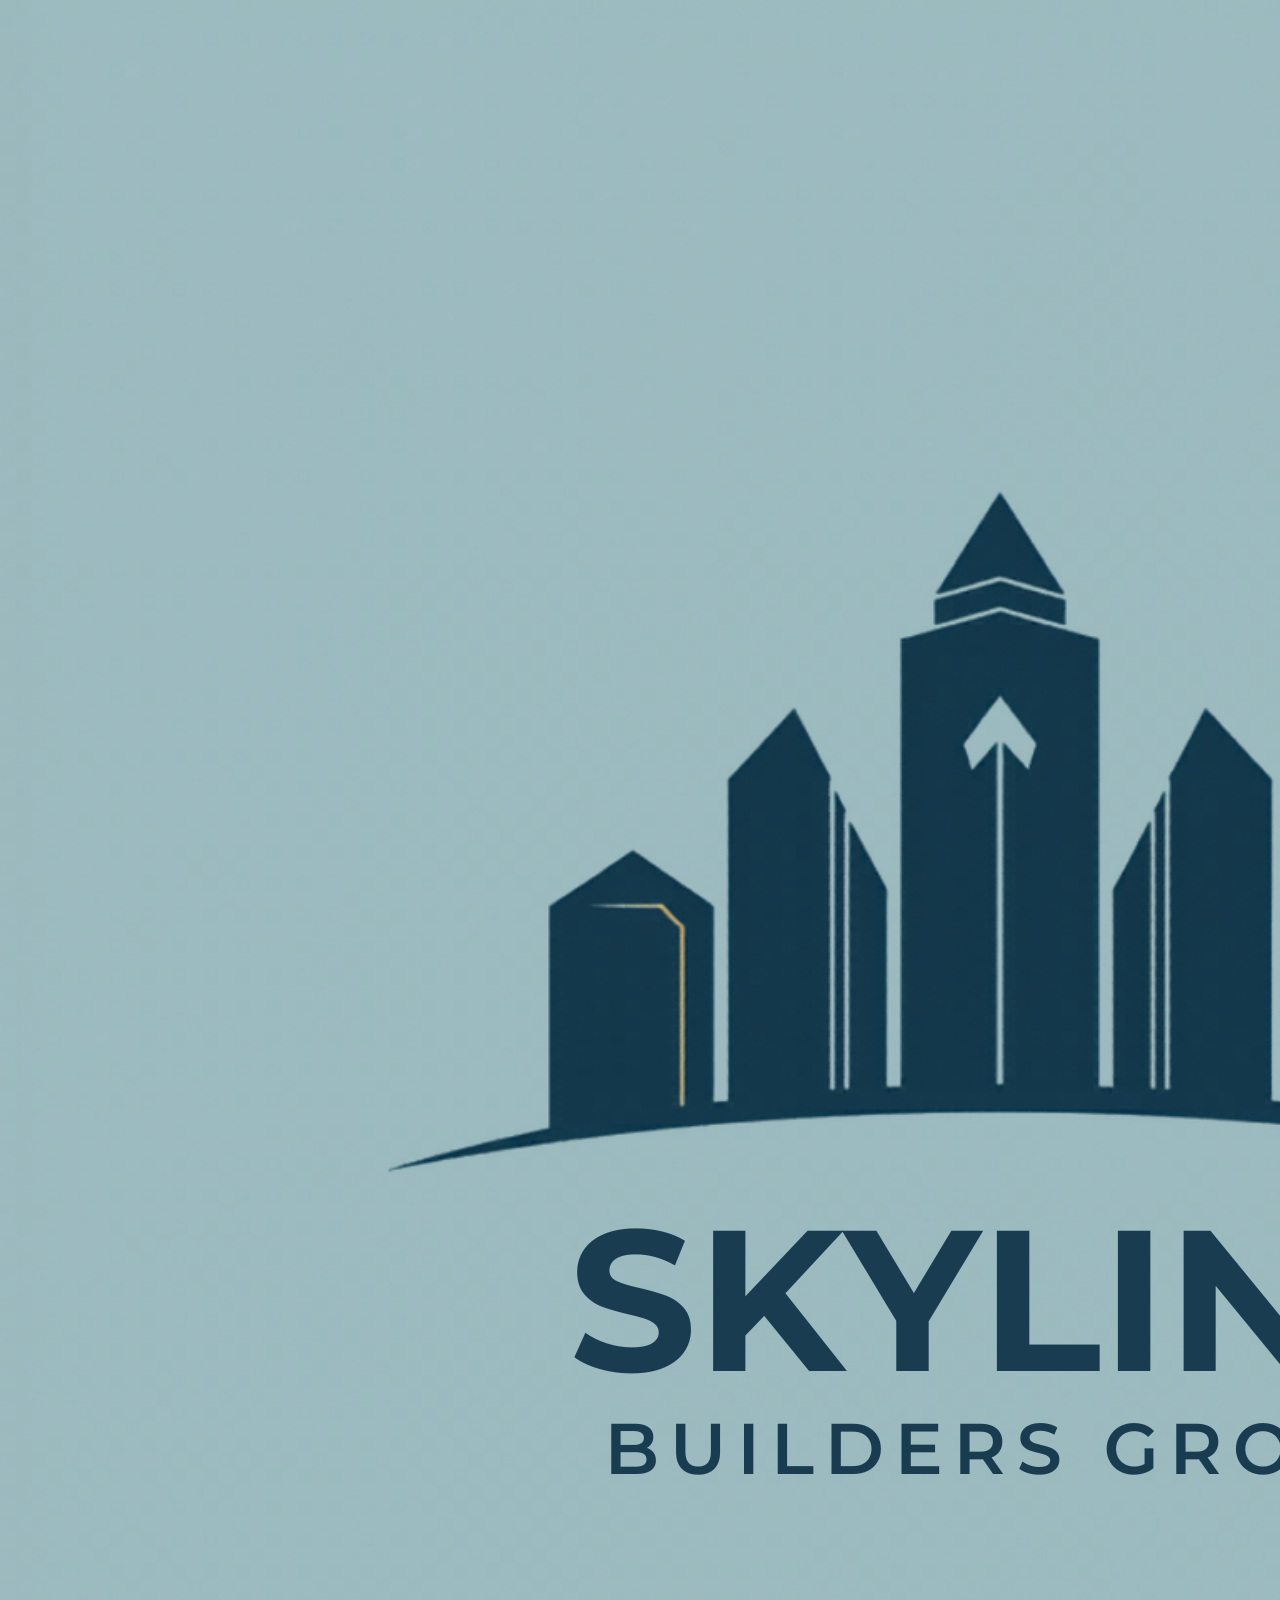
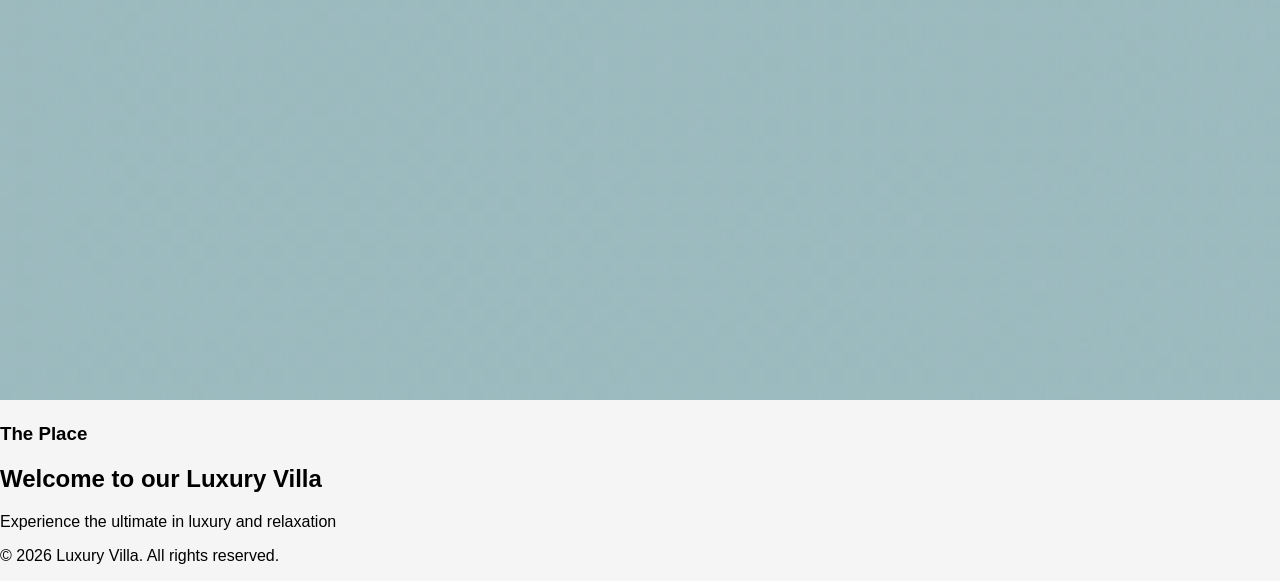
==== index.html @ c0023db5 "Basic file structure is created" ====
<!doctype html>
<html lang="en">
  <head>
    <meta charset="UTF-8" />
    <meta name="viewport" content="width=device-width, initial-scale=1.0" />
    <link rel="stylesheet" href="styles.css" />
    <title>Luxury Villa</title>
  </head>
  <body>
    <header>
      <nav id="nav">
        <div class="navBar">
          <a href="#" class="navBrand">
            <img src="./assets/images/logo2.png" alt="" class="logo" />
          </a>
          <div class="navCenter" id="navMenu">
            <h3 class="menuItem">The Place</h3>
            <h3 class="menuItem"></h3>
            <h3 class="menuItem"></h3>
          </div>
        </div>
      </nav>
    </header>
    <main>
      <section class="hero">
        <h1>Welcome to our Luxury Villa</h1>
        <p>Experience the ultimate in luxury and relaxation</p>
      </section>
    </main>
    <footer>
      <p>&copy; 2026 Luxury Villa. All rights reserved.</p>
    </footer>
  </body>
</html>
---- styles.css ----
html {
  scroll-behavior: smooth;
  scroll-padding-top: 88px;
}

body {
  font-family: "Lato", sans-serif;
  padding: 0;
  margin: 0;
  background-color: whitesmoke;
}
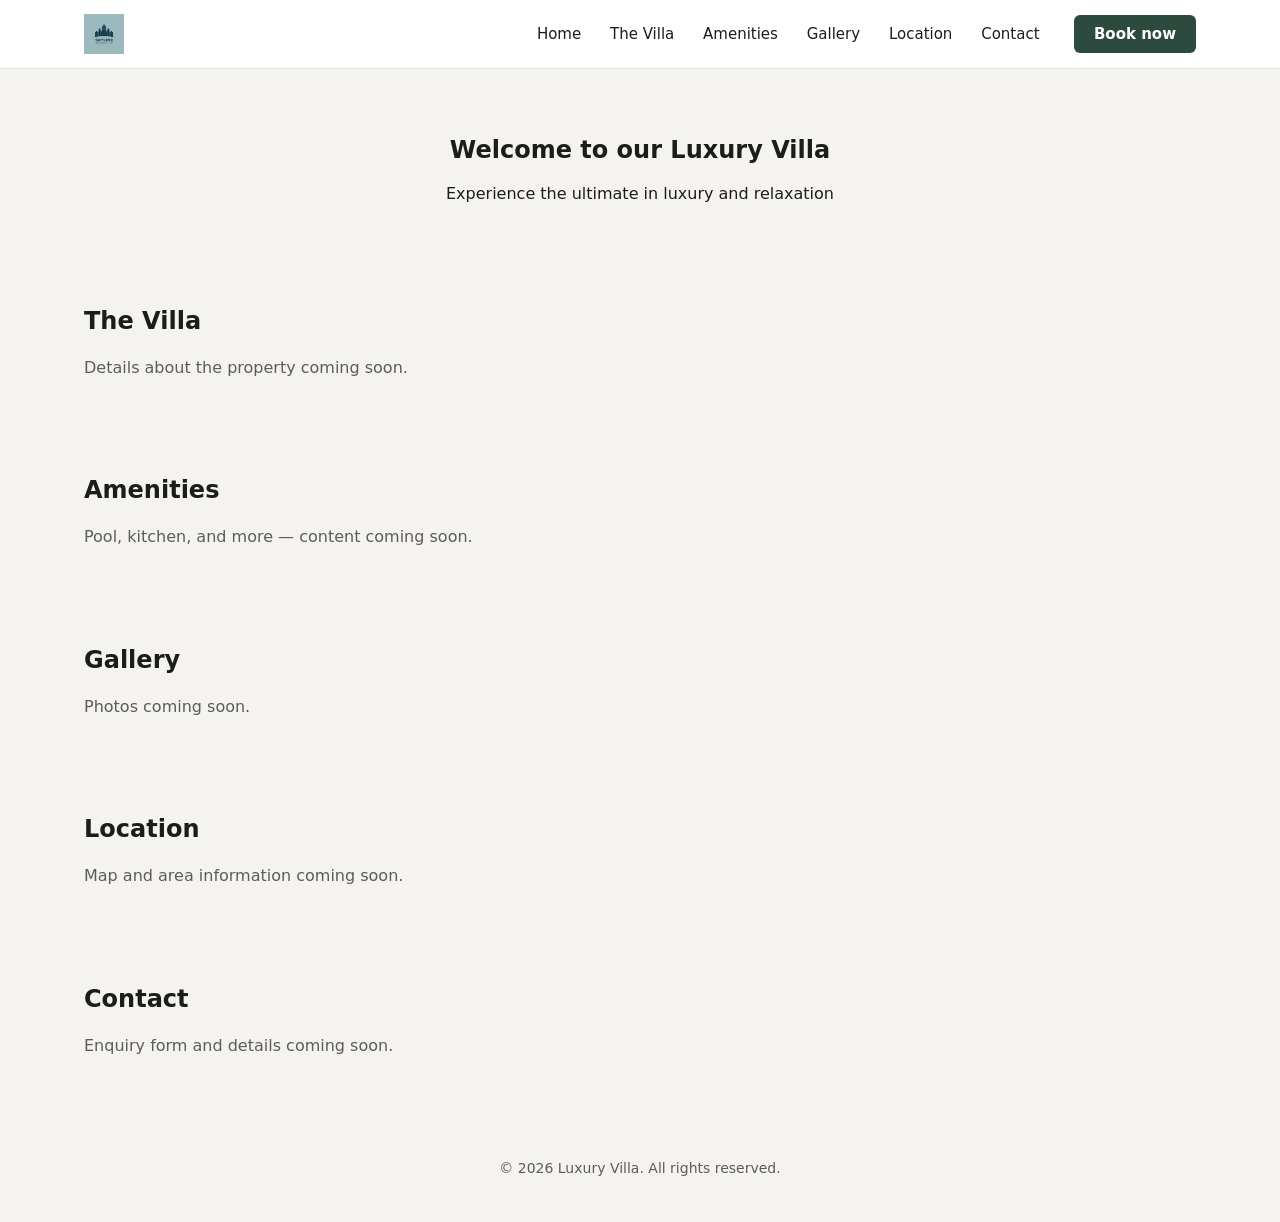
==== commit d0303d20: "Navbar is created and all the images of the villa are uploaded as well." ====
--- a/index.html
+++ b/index.html
@@ -7,28 +7,85 @@
     <title>Luxury Villa</title>
   </head>
   <body>
-    <header>
-      <nav id="nav">
-        <div class="navBar">
-          <a href="#" class="navBrand">
-            <img src="./assets/images/logo2.png" alt="" class="logo" />
+    <header class="site-header">
+      <nav class="nav" id="nav" aria-label="Main navigation">
+        <div class="nav__inner">
+          <a href="#hero" class="nav__brand">
+            <img
+              src="./assets/images/logo2.png"
+              alt="Luxury Villa"
+              class="nav__logo"
+              width="160"
+              height="48"
+            />
           </a>
-          <div class="navCenter" id="navMenu">
-            <h3 class="menuItem">The Place</h3>
-            <h3 class="menuItem"></h3>
-            <h3 class="menuItem"></h3>
+
+          <button
+            type="button"
+            class="nav__toggle"
+            id="nav-toggle"
+            aria-expanded="false"
+            aria-controls="nav-menu"
+            aria-label="Open menu"
+          >
+            <span class="nav__toggle-bar" aria-hidden="true"></span>
+            <span class="nav__toggle-bar" aria-hidden="true"></span>
+            <span class="nav__toggle-bar" aria-hidden="true"></span>
+          </button>
+
+          <div class="nav__panel" id="nav-menu">
+            <ul class="nav__links">
+              <li><a class="nav__link" href="#hero">Home</a></li>
+              <li><a class="nav__link" href="#the-villa">The Villa</a></li>
+              <li><a class="nav__link" href="#amenities">Amenities</a></li>
+              <li><a class="nav__link" href="#gallery">Gallery</a></li>
+              <li><a class="nav__link" href="#location">Location</a></li>
+              <li><a class="nav__link" href="#contact">Contact</a></li>
+            </ul>
+            <a class="nav__cta nav__cta--in-panel" href="#contact">Book now</a>
           </div>
+
+          <a class="nav__cta nav__cta--bar" href="#contact">Book now</a>
         </div>
       </nav>
     </header>
+
     <main>
-      <section class="hero">
+      <section id="hero" class="hero" tabindex="-1">
         <h1>Welcome to our Luxury Villa</h1>
         <p>Experience the ultimate in luxury and relaxation</p>
       </section>
+
+      <section id="the-villa" class="section" tabindex="-1">
+        <h2>The Villa</h2>
+        <p>Details about the property coming soon.</p>
+      </section>
+
+      <section id="amenities" class="section" tabindex="-1">
+        <h2>Amenities</h2>
+        <p>Pool, kitchen, and more — content coming soon.</p>
+      </section>
+
+      <section id="gallery" class="section" tabindex="-1">
+        <h2>Gallery</h2>
+        <p>Photos coming soon.</p>
+      </section>
+
+      <section id="location" class="section" tabindex="-1">
+        <h2>Location</h2>
+        <p>Map and area information coming soon.</p>
+      </section>
+
+      <section id="contact" class="section" tabindex="-1">
+        <h2>Contact</h2>
+        <p>Enquiry form and details coming soon.</p>
+      </section>
     </main>
+
     <footer>
       <p>&copy; 2026 Luxury Villa. All rights reserved.</p>
     </footer>
+
+    <script src="app.js" defer></script>
   </body>
 </html>
--- a/styles.css
+++ b/styles.css
@@ -1,11 +1,297 @@
+:root {
+  --color-bg: #f5f3ef;
+  --color-surface: #ffffff;
+  --color-text: #1c1c1c;
+  --color-text-muted: #5c5c5c;
+  --color-accent: #2c4a3e;
+  --color-accent-hover: #1f362c;
+  --nav-height: 4.25rem;
+  --font-sans: system-ui, "Segoe UI", Roboto, "Helvetica Neue", Arial, sans-serif;
+}
+
 html {
   scroll-behavior: smooth;
-  scroll-padding-top: 88px;
+  scroll-padding-top: calc(var(--nav-height) + 0.75rem);
+}
+
+*,
+*::before,
+*::after {
+  box-sizing: border-box;
 }
 
 body {
-  font-family: "Lato", sans-serif;
+  margin: 0;
   padding: 0;
+  font-family: var(--font-sans);
+  background-color: var(--color-bg);
+  color: var(--color-text);
+}
+
+body.nav-open {
+  overflow: hidden;
+}
+
+.site-header {
+  position: sticky;
+  top: 0;
+  z-index: 100;
+  background: var(--color-surface);
+  box-shadow: 0 1px 0 rgba(0, 0, 0, 0.06);
+}
+
+.nav__inner {
+  display: flex;
+  align-items: center;
+  justify-content: space-between;
+  gap: 1rem;
+  max-width: 72rem;
+  margin: 0 auto;
+  padding: 0.75rem 1.25rem;
+  min-height: var(--nav-height);
+}
+
+.nav__brand {
+  display: flex;
+  align-items: center;
+  flex-shrink: 0;
+  text-decoration: none;
+  color: inherit;
+}
+
+.nav__logo {
+  display: block;
+  height: 2.5rem;
+  width: auto;
+  max-width: 10rem;
+  object-fit: contain;
+}
+
+.nav__toggle {
+  display: flex;
+  flex-direction: column;
+  justify-content: center;
+  gap: 5px;
+  width: 2.75rem;
+  height: 2.75rem;
+  padding: 0;
+  border: none;
+  background: transparent;
+  cursor: pointer;
+  border-radius: 6px;
+  margin-left: auto;
+  z-index: 2;
+}
+
+.nav__toggle:hover {
+  background: rgba(0, 0, 0, 0.05);
+}
+
+.nav__toggle:focus-visible {
+  outline: 2px solid var(--color-accent);
+  outline-offset: 2px;
+}
+
+.nav__toggle-bar {
+  display: block;
+  height: 2px;
+  width: 1.35rem;
+  margin: 0 auto;
+  background: var(--color-text);
+  border-radius: 1px;
+  transition: transform 0.2s ease, opacity 0.2s ease;
+}
+
+.nav-open .nav__toggle-bar:nth-child(1) {
+  transform: translateY(7px) rotate(45deg);
+}
+
+.nav-open .nav__toggle-bar:nth-child(2) {
+  opacity: 0;
+}
+
+.nav-open .nav__toggle-bar:nth-child(3) {
+  transform: translateY(-7px) rotate(-45deg);
+}
+
+.nav__panel {
+  position: fixed;
+  inset: 0;
+  top: var(--nav-height);
+  display: flex;
+  flex-direction: column;
+  padding: 1.25rem 1.25rem 2rem;
+  background: var(--color-surface);
+  visibility: hidden;
+  opacity: 0;
+  transform: translateY(-0.5rem);
+  transition: opacity 0.2s ease, visibility 0.2s ease, transform 0.2s ease;
+  overflow-y: auto;
+  box-shadow: 0 12px 24px rgba(0, 0, 0, 0.08);
+}
+
+.nav-open .nav__panel {
+  visibility: visible;
+  opacity: 1;
+  transform: translateY(0);
+}
+
+.nav__links {
+  list-style: none;
   margin: 0;
-  background-color: whitesmoke;
-}
+  padding: 0;
+  display: flex;
+  flex-direction: column;
+  gap: 0.25rem;
+}
+
+.nav__link {
+  display: block;
+  padding: 0.75rem 0.5rem;
+  text-decoration: none;
+  color: var(--color-text);
+  font-size: 1rem;
+  font-weight: 500;
+  border-radius: 6px;
+}
+
+.nav__link:hover {
+  color: var(--color-accent);
+  background: rgba(44, 74, 62, 0.06);
+}
+
+.nav__link:focus-visible {
+  outline: 2px solid var(--color-accent);
+  outline-offset: 2px;
+}
+
+.nav__cta {
+  display: inline-flex;
+  align-items: center;
+  justify-content: center;
+  padding: 0.65rem 1.25rem;
+  font-size: 0.9375rem;
+  font-weight: 600;
+  text-decoration: none;
+  color: #fff;
+  background: var(--color-accent);
+  border: none;
+  border-radius: 6px;
+  cursor: pointer;
+  transition: background 0.2s ease;
+  white-space: nowrap;
+}
+
+.nav__cta:hover {
+  background: var(--color-accent-hover);
+  color: #fff;
+}
+
+.nav__cta:focus-visible {
+  outline: 2px solid var(--color-accent-hover);
+  outline-offset: 3px;
+}
+
+/* Mobile: compact Book now in bar; duplicate in panel at bottom */
+.nav__cta--bar {
+  order: 2;
+}
+
+.nav__cta--in-panel {
+  margin-top: auto;
+  padding-top: 1rem;
+  width: 100%;
+  text-align: center;
+}
+
+.nav__toggle {
+  order: 3;
+}
+
+.nav__brand {
+  order: 0;
+}
+
+.nav__panel {
+  order: 4;
+}
+
+@media (min-width: 960px) {
+  .nav__toggle {
+    display: none;
+  }
+
+  .nav__inner {
+    flex-wrap: nowrap;
+  }
+
+  .nav__panel {
+    position: static;
+    flex-direction: row;
+    align-items: center;
+    justify-content: flex-end;
+    flex: 1;
+    gap: 1.5rem;
+    padding: 0;
+    margin: 0;
+    background: transparent;
+    visibility: visible;
+    opacity: 1;
+    transform: none;
+    overflow: visible;
+    box-shadow: none;
+    order: unset;
+  }
+
+  .nav__links {
+    flex-direction: row;
+    flex-wrap: wrap;
+    align-items: center;
+    justify-content: flex-end;
+    gap: 0.25rem 0.5rem;
+  }
+
+  .nav__link {
+    padding: 0.5rem 0.65rem;
+    font-size: 0.9375rem;
+    font-weight: 500;
+  }
+
+  .nav__cta--in-panel {
+    display: none;
+  }
+
+  .nav__cta--bar {
+    order: unset;
+    margin-left: 0.5rem;
+  }
+}
+
+.hero {
+  padding: 3rem 1.25rem;
+  text-align: center;
+}
+
+.section {
+  padding: 2.5rem 1.25rem;
+  max-width: 72rem;
+  margin: 0 auto;
+}
+
+.section h2 {
+  margin-top: 0;
+  font-size: 1.5rem;
+  font-weight: 600;
+}
+
+.section p {
+  color: var(--color-text-muted);
+  line-height: 1.6;
+}
+
+footer {
+  padding: 2rem 1.25rem;
+  text-align: center;
+  color: var(--color-text-muted);
+  font-size: 0.875rem;
+}
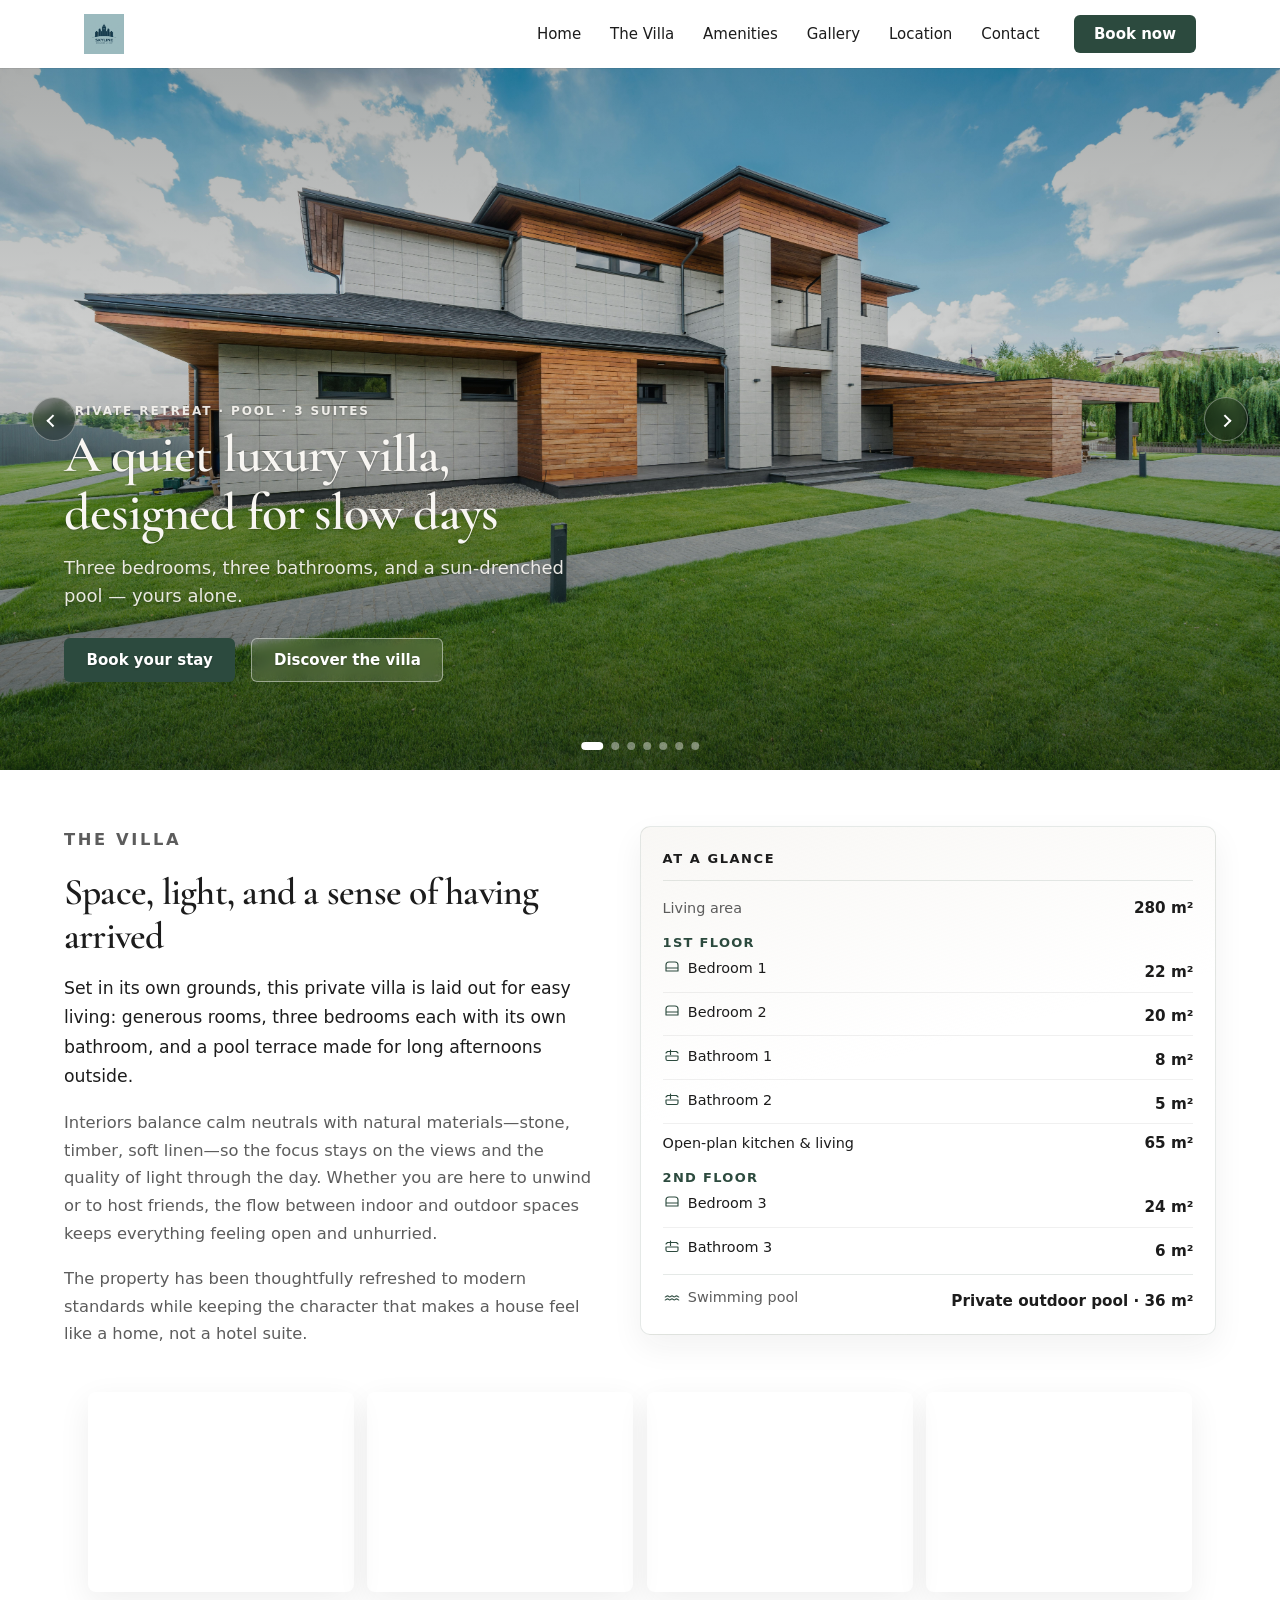
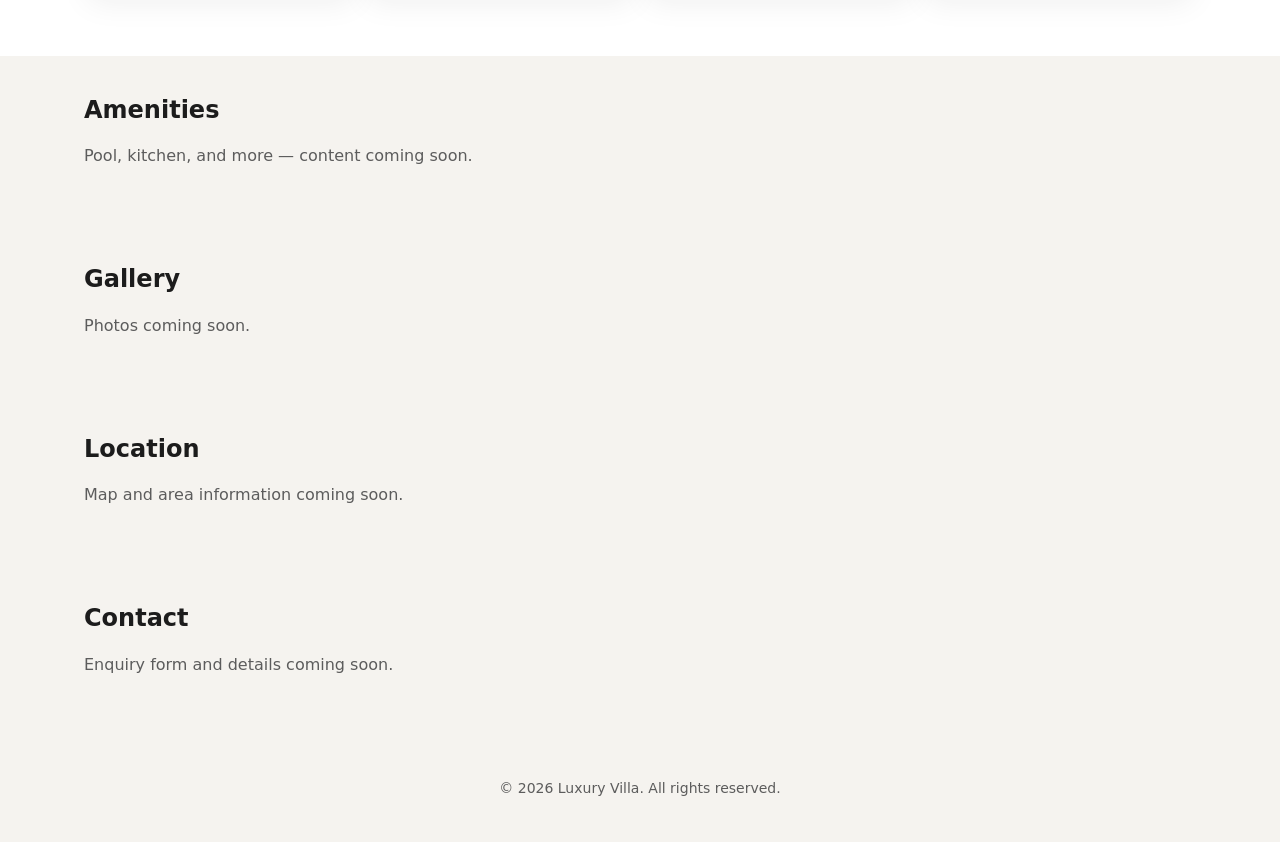
==== commit 03e99399: "Hero section is created as well as The Villa section. Beautiful gallery is added." ====
--- a/index.html
+++ b/index.html
@@ -4,6 +4,12 @@
     <meta charset="UTF-8" />
     <meta name="viewport" content="width=device-width, initial-scale=1.0" />
     <link rel="stylesheet" href="styles.css" />
+    <link rel="preconnect" href="https://fonts.googleapis.com" />
+    <link rel="preconnect" href="https://fonts.gstatic.com" crossorigin />
+    <link
+      href="https://fonts.googleapis.com/css2?family=Cormorant+Garamond:ital,wght@0,500;0,600;1,500&display=swap"
+      rel="stylesheet"
+    />
     <title>Luxury Villa</title>
   </head>
   <body>
@@ -51,14 +57,382 @@
     </header>
 
     <main>
-      <section id="hero" class="hero" tabindex="-1">
-        <h1>Welcome to our Luxury Villa</h1>
-        <p>Experience the ultimate in luxury and relaxation</p>
-      </section>
-
-      <section id="the-villa" class="section" tabindex="-1">
-        <h2>The Villa</h2>
-        <p>Details about the property coming soon.</p>
+      <section
+        id="hero"
+        class="hero"
+        tabindex="-1"
+        aria-labelledby="hero-heading"
+      >
+        <div class="hero-slider" data-hero-slider>
+          <div
+            class="hero-slider__viewport"
+            role="region"
+            aria-roledescription="carousel"
+            aria-label="Featured villa photography"
+          >
+            <div class="hero-slider__slides">
+              <figure class="hero-slide is-active" data-hero-slide aria-hidden="false">
+                <img
+                  src="./assets/images/hero/hero1.jpg"
+                  alt="Exterior view of the luxury villa"
+                  width="1920"
+                  height="1080"
+                  fetchpriority="high"
+                  decoding="async"
+                />
+              </figure>
+              <figure class="hero-slide" data-hero-slide aria-hidden="true">
+                <img
+                  src="./assets/images/hero/hero2.jpg"
+                  alt="Private swimming pool and outdoor space"
+                  width="1920"
+                  height="1080"
+                  loading="lazy"
+                  decoding="async"
+                />
+              </figure>
+              <figure class="hero-slide" data-hero-slide aria-hidden="true">
+                <img
+                  src="./assets/images/hero/hero3.jpg"
+                  alt="Villa terrace and landscaped grounds"
+                  width="1920"
+                  height="1080"
+                  loading="lazy"
+                  decoding="async"
+                />
+              </figure>
+              <figure class="hero-slide" data-hero-slide aria-hidden="true">
+                <img
+                  src="./assets/images/hero/hero4.jpg"
+                  alt="Elegant living space at the villa"
+                  width="1920"
+                  height="1080"
+                  loading="lazy"
+                  decoding="async"
+                />
+              </figure>
+              <figure class="hero-slide" data-hero-slide aria-hidden="true">
+                <img
+                  src="./assets/images/hero/hero5.jpg"
+                  alt="Sunset view from the villa"
+                  width="1920"
+                  height="1080"
+                  loading="lazy"
+                  decoding="async"
+                />
+              </figure>
+              <figure class="hero-slide" data-hero-slide aria-hidden="true">
+                <img
+                  src="./assets/images/hero/hero6.jpg"
+                  alt="Outdoor dining and pool area"
+                  width="1920"
+                  height="1080"
+                  loading="lazy"
+                  decoding="async"
+                />
+              </figure>
+              <figure class="hero-slide" data-hero-slide aria-hidden="true">
+                <img
+                  src="./assets/images/hero/hero7.jpg"
+                  alt="Architectural detail of the villa"
+                  width="1920"
+                  height="1080"
+                  loading="lazy"
+                  decoding="async"
+                />
+              </figure>
+            </div>
+            <div class="hero-slider__scrim" aria-hidden="true"></div>
+          </div>
+
+          <div class="hero__content">
+            <p class="hero__eyebrow">Private retreat · Pool · 3 suites</p>
+            <h1 id="hero-heading" class="hero__title">
+              A quiet luxury villa, designed for slow days
+            </h1>
+            <p class="hero__lede">
+              Three bedrooms, three bathrooms, and a sun-drenched pool — yours alone.
+            </p>
+            <div class="hero__actions">
+              <a class="hero__cta hero__cta--primary" href="#contact">Book your stay</a>
+              <a class="hero__cta hero__cta--ghost" href="#the-villa">Discover the villa</a>
+            </div>
+          </div>
+
+          <div class="hero-slider__chrome">
+            <button
+              type="button"
+              class="hero-slider__arrow hero-slider__arrow--prev"
+              data-hero-prev
+              aria-label="Previous image"
+            >
+              <span class="hero-slider__arrow-icon" aria-hidden="true"></span>
+            </button>
+            <button
+              type="button"
+              class="hero-slider__arrow hero-slider__arrow--next"
+              data-hero-next
+              aria-label="Next image"
+            >
+              <span class="hero-slider__arrow-icon" aria-hidden="true"></span>
+            </button>
+            <div
+              class="hero-slider__dots"
+              data-hero-dots
+              role="group"
+              aria-label="Slide indicators"
+            ></div>
+          </div>
+
+        </div>
+      </section>
+
+      <section
+        id="the-villa"
+        class="section section--villa"
+        tabindex="-1"
+        aria-labelledby="the-villa-heading"
+      >
+        <div class="villa__grid">
+          <div class="villa__narrative">
+            <p class="section__eyebrow">The Villa</p>
+            <h2 id="the-villa-heading" class="section__title">
+              Space, light, and a sense of having arrived
+            </h2>
+            <p class="villa__lead">
+              Set in its own grounds, this private villa is laid out for easy
+              living: generous rooms, three bedrooms each with its own bathroom,
+              and a pool terrace made for long afternoons outside.
+            </p>
+            <p>
+              Interiors balance calm neutrals with natural materials—stone,
+              timber, soft linen—so the focus stays on the views and the quality
+              of light through the day. Whether you are here to unwind or to
+              host friends, the flow between indoor and outdoor spaces keeps
+              everything feeling open and unhurried.
+            </p>
+            <p>
+              The property has been thoughtfully refreshed to modern standards
+              while keeping the character that makes a house feel like a home,
+              not a hotel suite.
+            </p>
+          </div>
+
+          <aside class="villa-facts" aria-label="Key facts about the villa">
+            <svg
+              class="villa-facts__sprite"
+              aria-hidden="true"
+              focusable="false"
+              width="0"
+              height="0"
+            >
+              <defs>
+                <symbol id="villa-icon-bed" viewBox="0 0 24 24">
+                  <path
+                    fill="none"
+                    stroke="currentColor"
+                    stroke-width="1.5"
+                    stroke-linecap="round"
+                    stroke-linejoin="round"
+                    d="M4 12h16v4H4z M4 12V8a4 4 0 014-4h8a4 4 0 014 4v4"
+                  />
+                </symbol>
+                <symbol id="villa-icon-bath" viewBox="0 0 24 24">
+                  <path
+                    fill="none"
+                    stroke="currentColor"
+                    stroke-width="1.5"
+                    stroke-linecap="round"
+                    stroke-linejoin="round"
+                    d="M10 4v6M4 8l2-2h12l2 2M4 12h16v4a2 2 0 01-2 2H6a2 2 0 01-2-2v-4z"
+                  />
+                </symbol>
+                <symbol id="villa-icon-pool" viewBox="0 0 24 24">
+                  <path
+                    fill="none"
+                    stroke="currentColor"
+                    stroke-width="1.5"
+                    stroke-linecap="round"
+                    stroke-linejoin="round"
+                    d="M3 12c1.5 0 1.5-1.5 3-1.5S7.5 12 9 12s1.5-1.5 3-1.5 1.5 1.5 3 1.5 1.5-1.5 3-1.5 1.5 1.5 3 1.5M3 16c1.5 0 1.5-1.5 3-1.5S7.5 16 9 16s1.5-1.5 3-1.5 1.5 1.5 3 1.5 1.5-1.5 3-1.5 1.5 1.5 3 1.5"
+                  />
+                </symbol>
+              </defs>
+            </svg>
+
+            <h3 class="villa-facts__title">At a glance</h3>
+
+            <dl class="villa-facts__list">
+              <div class="villa-facts__row villa-facts__row--total">
+                <dt>Living area</dt>
+                <dd>280&nbsp;m²</dd>
+              </div>
+            </dl>
+
+            <div class="villa-facts__floor">
+              <h4 class="villa-facts__floor-title">1st floor</h4>
+              <dl class="villa-facts__sublist">
+                <div class="villa-facts__row">
+                  <dt>
+                    <span class="villa-facts__label">
+                      <svg class="villa-facts__icon" width="18" height="18" aria-hidden="true" focusable="false">
+                        <use href="#villa-icon-bed" />
+                      </svg>
+                      Bedroom 1
+                    </span>
+                  </dt>
+                  <dd>22&nbsp;m²</dd>
+                </div>
+                <div class="villa-facts__row">
+                  <dt>
+                    <span class="villa-facts__label">
+                      <svg class="villa-facts__icon" width="18" height="18" aria-hidden="true" focusable="false">
+                        <use href="#villa-icon-bed" />
+                      </svg>
+                      Bedroom 2
+                    </span>
+                  </dt>
+                  <dd>20&nbsp;m²</dd>
+                </div>
+                <div class="villa-facts__row">
+                  <dt>
+                    <span class="villa-facts__label">
+                      <svg class="villa-facts__icon" width="18" height="18" aria-hidden="true" focusable="false">
+                        <use href="#villa-icon-bath" />
+                      </svg>
+                      Bathroom 1
+                    </span>
+                  </dt>
+                  <dd>8&nbsp;m²</dd>
+                </div>
+                <div class="villa-facts__row">
+                  <dt>
+                    <span class="villa-facts__label">
+                      <svg class="villa-facts__icon" width="18" height="18" aria-hidden="true" focusable="false">
+                        <use href="#villa-icon-bath" />
+                      </svg>
+                      Bathroom 2
+                    </span>
+                  </dt>
+                  <dd>5&nbsp;m²</dd>
+                </div>
+                <div class="villa-facts__row">
+                  <dt>Open-plan kitchen &amp; living</dt>
+                  <dd>65&nbsp;m²</dd>
+                </div>
+              </dl>
+            </div>
+
+            <div class="villa-facts__floor">
+              <h4 class="villa-facts__floor-title">2nd floor</h4>
+              <dl class="villa-facts__sublist">
+                <div class="villa-facts__row">
+                  <dt>
+                    <span class="villa-facts__label">
+                      <svg class="villa-facts__icon" width="18" height="18" aria-hidden="true" focusable="false">
+                        <use href="#villa-icon-bed" />
+                      </svg>
+                      Bedroom 3
+                    </span>
+                  </dt>
+                  <dd>24&nbsp;m²</dd>
+                </div>
+                <div class="villa-facts__row">
+                  <dt>
+                    <span class="villa-facts__label">
+                      <svg class="villa-facts__icon" width="18" height="18" aria-hidden="true" focusable="false">
+                        <use href="#villa-icon-bath" />
+                      </svg>
+                      Bathroom 3
+                    </span>
+                  </dt>
+                  <dd>6&nbsp;m²</dd>
+                </div>
+              </dl>
+            </div>
+
+            <dl class="villa-facts__list villa-facts__list--outdoor">
+              <div class="villa-facts__row">
+                <dt>
+                  <span class="villa-facts__label">
+                    <svg class="villa-facts__icon" width="18" height="18" aria-hidden="true" focusable="false">
+                      <use href="#villa-icon-pool" />
+                    </svg>
+                    Swimming pool
+                  </span>
+                </dt>
+                <dd>Private outdoor pool · 36&nbsp;m²</dd>
+              </div>
+            </dl>
+          </aside>
+        </div>
+
+        <div class="villa__photos">
+          <figure class="villa__photo">
+            <button
+              type="button"
+              class="villa__photo-trigger"
+              aria-label="Open full size: front elevation of the villa"
+            >
+              <img
+                src="./assets/images/front_house/front_1.jpg"
+                alt="Front elevation of the villa with landscaped approach"
+                width="800"
+                height="600"
+                loading="lazy"
+                decoding="async"
+              />
+            </button>
+          </figure>
+          <figure class="villa__photo">
+            <button
+              type="button"
+              class="villa__photo-trigger"
+              aria-label="Open full size: private swimming pool and sun terrace"
+            >
+              <img
+                src="./assets/images/swimming_pool/swimming_pool_1.jpg"
+                alt="Private swimming pool and sun terrace"
+                width="800"
+                height="600"
+                loading="lazy"
+                decoding="async"
+              />
+            </button>
+          </figure>
+          <figure class="villa__photo">
+            <button
+              type="button"
+              class="villa__photo-trigger"
+              aria-label="Open full size: open-plan kitchen and living area"
+            >
+              <img
+                src="./assets/images/kitchen_living_room/mix1.jpg"
+                alt="Open-plan kitchen and living area"
+                width="800"
+                height="600"
+                loading="lazy"
+                decoding="async"
+              />
+            </button>
+          </figure>
+          <figure class="villa__photo">
+            <button
+              type="button"
+              class="villa__photo-trigger"
+              aria-label="Open full size: bedroom with natural light"
+            >
+              <img
+                src="./assets/images/bedroom1/bedroom_1.jpg"
+                alt="Bedroom with natural light and calm tones"
+                width="800"
+                height="600"
+                loading="lazy"
+                decoding="async"
+              />
+            </button>
+          </figure>
+        </div>
       </section>
 
       <section id="amenities" class="section" tabindex="-1">
@@ -86,6 +460,23 @@
       <p>&copy; 2026 Luxury Villa. All rights reserved.</p>
     </footer>
 
+    <div
+      id="villa-lightbox"
+      class="lightbox"
+      role="dialog"
+      aria-modal="true"
+      aria-label="Enlarged photo"
+      hidden
+    >
+      <div class="lightbox__backdrop" data-lightbox-close tabindex="-1"></div>
+      <div class="lightbox__frame">
+        <button type="button" class="lightbox__close" data-lightbox-close aria-label="Close">
+          <span class="lightbox__close-icon" aria-hidden="true"></span>
+        </button>
+        <img class="lightbox__img" alt="" />
+      </div>
+    </div>
+
     <script src="app.js" defer></script>
   </body>
 </html>
--- a/styles.css
+++ b/styles.css
@@ -7,6 +7,9 @@
   --color-accent-hover: #1f362c;
   --nav-height: 4.25rem;
   --font-sans: system-ui, "Segoe UI", Roboto, "Helvetica Neue", Arial, sans-serif;
+  --font-display: "Cormorant Garamond", Georgia, "Times New Roman", serif;
+  --hero-min-h: clamp(22rem, 78vh, 44rem);
+  --hero-transition: 1.1s cubic-bezier(0.4, 0, 0.2, 1);
 }
 
 html {
@@ -268,8 +271,300 @@
 }
 
 .hero {
-  padding: 3rem 1.25rem;
-  text-align: center;
+  position: relative;
+  padding: 0;
+}
+
+.hero-slider {
+  position: relative;
+  min-height: var(--hero-min-h);
+  color: #f8f6f2;
+}
+
+.hero-slider__viewport {
+  position: relative;
+  min-height: var(--hero-min-h);
+  overflow: hidden;
+}
+
+.hero-slider__slides {
+  position: absolute;
+  inset: 0;
+}
+
+.hero-slide {
+  position: absolute;
+  inset: 0;
+  margin: 0;
+  opacity: 0;
+  visibility: hidden;
+  transition:
+    opacity var(--hero-transition),
+    visibility var(--hero-transition);
+  z-index: 0;
+}
+
+.hero-slide.is-active {
+  opacity: 1;
+  visibility: visible;
+  z-index: 1;
+}
+
+.hero-slide img {
+  width: 100%;
+  height: 100%;
+  object-fit: cover;
+  object-position: center;
+  transform: scale(1.04);
+  transition: transform 8s ease-out;
+}
+
+.hero-slide.is-active img {
+  transform: scale(1);
+}
+
+.hero-slider__scrim {
+  position: absolute;
+  inset: 0;
+  z-index: 2;
+  pointer-events: none;
+  background: linear-gradient(
+    180deg,
+    rgba(12, 18, 16, 0.35) 0%,
+    rgba(12, 18, 16, 0.2) 38%,
+    rgba(12, 18, 16, 0.65) 100%
+  );
+}
+
+.hero__content {
+  position: absolute;
+  inset: 0;
+  z-index: 3;
+  display: flex;
+  flex-direction: column;
+  justify-content: flex-end;
+  align-items: flex-start;
+  max-width: 42rem;
+  padding: 5rem 1.5rem 6.5rem;
+  text-align: left;
+  text-shadow: 0 1px 2px rgba(0, 0, 0, 0.25);
+}
+
+.hero__eyebrow {
+  margin: 0 0 0.5rem;
+  font-family: var(--font-sans);
+  font-size: 0.75rem;
+  font-weight: 600;
+  letter-spacing: 0.16em;
+  text-transform: uppercase;
+  color: rgba(248, 246, 242, 0.92);
+}
+
+.hero__title {
+  margin: 0 0 0.75rem;
+  font-family: var(--font-display);
+  font-size: clamp(2.15rem, 5vw, 3.25rem);
+  font-weight: 600;
+  line-height: 1.12;
+  letter-spacing: -0.02em;
+}
+
+.hero__lede {
+  margin: 0 0 1.75rem;
+  font-family: var(--font-sans);
+  font-size: clamp(1rem, 2.2vw, 1.125rem);
+  line-height: 1.55;
+  color: rgba(248, 246, 242, 0.92);
+  max-width: 32rem;
+}
+
+.hero__actions {
+  display: flex;
+  flex-wrap: wrap;
+  gap: 0.75rem 1rem;
+}
+
+.hero__cta {
+  display: inline-flex;
+  align-items: center;
+  justify-content: center;
+  padding: 0.75rem 1.35rem;
+  font-family: var(--font-sans);
+  font-size: 0.9375rem;
+  font-weight: 600;
+  text-decoration: none;
+  border-radius: 6px;
+  transition:
+    background 0.2s ease,
+    color 0.2s ease,
+    border-color 0.2s ease,
+    transform 0.2s ease;
+}
+
+.hero__cta--primary {
+  color: #fff;
+  background: var(--color-accent);
+  border: 1px solid transparent;
+}
+
+.hero__cta--primary:hover {
+  background: var(--color-accent-hover);
+  color: #fff;
+}
+
+.hero__cta--primary:focus-visible {
+  outline: 2px solid #fff;
+  outline-offset: 3px;
+}
+
+.hero__cta--ghost {
+  color: #fff;
+  background: rgba(255, 255, 255, 0.12);
+  border: 1px solid rgba(255, 255, 255, 0.45);
+  backdrop-filter: blur(6px);
+}
+
+.hero__cta--ghost:hover {
+  background: rgba(255, 255, 255, 0.22);
+  border-color: rgba(255, 255, 255, 0.65);
+  color: #fff;
+}
+
+.hero__cta--ghost:focus-visible {
+  outline: 2px solid #fff;
+  outline-offset: 3px;
+}
+
+.hero-slider__chrome {
+  position: absolute;
+  inset: 0;
+  z-index: 4;
+  pointer-events: none;
+}
+
+.hero-slider__arrow {
+  position: absolute;
+  top: 50%;
+  transform: translateY(-50%);
+  pointer-events: auto;
+  width: 2.75rem;
+  height: 2.75rem;
+  display: flex;
+  align-items: center;
+  justify-content: center;
+  padding: 0;
+  border: 1px solid rgba(255, 255, 255, 0.35);
+  border-radius: 50%;
+  background: rgba(12, 18, 16, 0.35);
+  color: #fff;
+  cursor: pointer;
+  backdrop-filter: blur(6px);
+  transition:
+    background 0.2s ease,
+    border-color 0.2s ease,
+    transform 0.2s ease;
+}
+
+.hero-slider__arrow:hover {
+  background: rgba(12, 18, 16, 0.55);
+  border-color: rgba(255, 255, 255, 0.55);
+}
+
+.hero-slider__arrow:focus-visible {
+  outline: 2px solid #fff;
+  outline-offset: 3px;
+}
+
+.hero-slider__arrow--prev {
+  left: 0.75rem;
+}
+
+.hero-slider__arrow--next {
+  right: 0.75rem;
+}
+
+.hero-slider__arrow-icon {
+  display: block;
+  width: 0.55rem;
+  height: 0.55rem;
+  border-right: 2px solid currentColor;
+  border-bottom: 2px solid currentColor;
+}
+
+.hero-slider__arrow--prev .hero-slider__arrow-icon {
+  transform: rotate(135deg) translate(2px, 0);
+}
+
+.hero-slider__arrow--next .hero-slider__arrow-icon {
+  transform: rotate(-45deg) translate(-2px, 0);
+}
+
+.hero-slider__dots {
+  position: absolute;
+  left: 50%;
+  bottom: 1.25rem;
+  transform: translateX(-50%);
+  display: flex;
+  flex-wrap: wrap;
+  justify-content: center;
+  gap: 0.5rem;
+  pointer-events: auto;
+  max-width: calc(100% - 2rem);
+}
+
+.hero-slider__dot {
+  width: 0.5rem;
+  height: 0.5rem;
+  padding: 0;
+  border: none;
+  border-radius: 999px;
+  background: rgba(255, 255, 255, 0.4);
+  cursor: pointer;
+  transition:
+    background 0.2s ease,
+    transform 0.2s ease,
+    width 0.25s ease;
+}
+
+.hero-slider__dot:hover {
+  background: rgba(255, 255, 255, 0.65);
+}
+
+.hero-slider__dot:focus-visible {
+  outline: 2px solid #fff;
+  outline-offset: 3px;
+}
+
+.hero-slider__dot.is-active {
+  width: 1.35rem;
+  background: #fff;
+}
+
+@media (min-width: 720px) {
+  .hero__content {
+    padding-left: clamp(1.5rem, 6vw, 4rem);
+    padding-right: clamp(1.5rem, 6vw, 4rem);
+    padding-bottom: 5.5rem;
+  }
+
+  .hero-slider__arrow--prev {
+    left: clamp(0.75rem, 3vw, 2rem);
+  }
+
+  .hero-slider__arrow--next {
+    right: clamp(0.75rem, 3vw, 2rem);
+  }
+}
+
+@media (prefers-reduced-motion: reduce) {
+  .hero-slide {
+    transition: none;
+  }
+
+  .hero-slide img {
+    transform: none;
+    transition: none;
+  }
 }
 
 .section {
@@ -287,6 +582,359 @@
 .section p {
   color: var(--color-text-muted);
   line-height: 1.6;
+}
+
+.section--villa {
+  position: relative;
+  max-width: none;
+  margin: 0;
+  padding: 3.5rem 1.5rem 4rem;
+}
+
+.section--villa::before {
+  content: "";
+  position: absolute;
+  inset: 0;
+  left: 50%;
+  z-index: -1;
+  width: 100vw;
+  transform: translateX(-50%);
+  background: var(--color-surface);
+}
+
+.villa__grid {
+  display: grid;
+  gap: 2.5rem 3rem;
+  max-width: 72rem;
+  margin: 0 auto;
+  align-items: start;
+}
+
+@media (min-width: 900px) {
+  .villa__grid {
+    grid-template-columns: minmax(0, 1fr) minmax(22rem, 36rem);
+  }
+}
+
+.villa__photos {
+  display: grid;
+  grid-template-columns: repeat(2, minmax(0, 1fr));
+  gap: 0.65rem;
+  max-width: 72rem;
+  margin: 2.75rem auto 0;
+  padding: 0 1.5rem;
+}
+
+.villa__photo {
+  margin: 0;
+  border-radius: 8px;
+  overflow: hidden;
+  box-shadow: 0 10px 32px rgba(28, 28, 28, 0.07);
+}
+
+.villa__photo img {
+  display: block;
+  width: 100%;
+  height: auto;
+  aspect-ratio: 4 / 3;
+  object-fit: cover;
+}
+
+.villa__photo-trigger {
+  display: block;
+  width: 100%;
+  margin: 0;
+  padding: 0;
+  border: none;
+  background: transparent;
+  cursor: zoom-in;
+  border-radius: 8px;
+  overflow: hidden;
+  line-height: 0;
+  transition: opacity 0.2s ease;
+}
+
+.villa__photo-trigger:hover img {
+  opacity: 0.92;
+}
+
+.villa__photo-trigger:focus-visible {
+  outline: 2px solid var(--color-accent);
+  outline-offset: 3px;
+}
+
+.lightbox {
+  position: fixed;
+  inset: 0;
+  z-index: 200;
+  display: flex;
+  align-items: center;
+  justify-content: center;
+  padding: min(1.5rem, 4vw);
+  box-sizing: border-box;
+}
+
+.lightbox[hidden] {
+  display: none !important;
+}
+
+.lightbox__backdrop {
+  position: absolute;
+  inset: 0;
+  background: rgba(12, 18, 16, 0.88);
+  cursor: zoom-out;
+}
+
+.lightbox__frame {
+  position: relative;
+  z-index: 1;
+  max-width: min(96vw, 1200px);
+  max-height: 90vh;
+  margin: auto;
+}
+
+.lightbox__img {
+  display: block;
+  max-width: 100%;
+  max-height: min(90vh, 900px);
+  width: auto;
+  height: auto;
+  object-fit: contain;
+  border-radius: 4px;
+  box-shadow: 0 20px 60px rgba(0, 0, 0, 0.45);
+}
+
+.lightbox__close {
+  position: absolute;
+  top: 0.5rem;
+  right: 0.5rem;
+  z-index: 2;
+  display: flex;
+  align-items: center;
+  justify-content: center;
+  width: 2.75rem;
+  height: 2.75rem;
+  padding: 0;
+  border: none;
+  border-radius: 50%;
+  background: rgba(255, 255, 255, 0.96);
+  color: var(--color-text);
+  cursor: pointer;
+  box-shadow: 0 4px 20px rgba(0, 0, 0, 0.2);
+  transition:
+    background 0.2s ease,
+    transform 0.2s ease;
+}
+
+.lightbox__close:hover {
+  background: #fff;
+  transform: scale(1.05);
+}
+
+.lightbox__close:focus-visible {
+  outline: 2px solid var(--color-accent);
+  outline-offset: 2px;
+}
+
+.lightbox__close-icon {
+  position: relative;
+  display: block;
+  width: 1.1rem;
+  height: 1.1rem;
+}
+
+.lightbox__close-icon::before,
+.lightbox__close-icon::after {
+  content: "";
+  position: absolute;
+  top: 50%;
+  left: 50%;
+  width: 1.25rem;
+  height: 2px;
+  background: currentColor;
+  border-radius: 1px;
+}
+
+.lightbox__close-icon::before {
+  transform: translate(-50%, -50%) rotate(45deg);
+}
+
+.lightbox__close-icon::after {
+  transform: translate(-50%, -50%) rotate(-45deg);
+}
+
+@media (prefers-reduced-motion: reduce) {
+  .villa__photo-trigger {
+    transition: none;
+  }
+
+  .lightbox__close {
+    transition: none;
+  }
+
+  .lightbox__close:hover {
+    transform: none;
+  }
+}
+
+@media (min-width: 720px) {
+  .villa__photos {
+    grid-template-columns: repeat(4, minmax(0, 1fr));
+    gap: 0.85rem;
+  }
+}
+
+.section__eyebrow {
+  margin: 0 0 0.5rem;
+  font-size: 0.75rem;
+  font-weight: 600;
+  letter-spacing: 0.16em;
+  text-transform: uppercase;
+  color: var(--color-accent);
+}
+
+.section .section__title {
+  margin: 0 0 1rem;
+  font-family: var(--font-display);
+  font-size: clamp(1.85rem, 3.6vw, 2.35rem);
+  font-weight: 600;
+  line-height: 1.15;
+  letter-spacing: -0.02em;
+  color: var(--color-text);
+}
+
+.villa__narrative p {
+  margin: 0 0 1.1rem;
+  color: var(--color-text-muted);
+  line-height: 1.7;
+  font-size: 1.02rem;
+}
+
+.villa__narrative p:last-child {
+  margin-bottom: 0;
+}
+
+.villa__narrative .villa__lead {
+  font-size: 1.08rem;
+  font-weight: 500;
+  color: var(--color-text);
+}
+
+.villa-facts {
+  position: relative;
+  margin: 0;
+  padding: 1.5rem 1.35rem;
+  border: 1px solid rgba(44, 74, 62, 0.12);
+  border-radius: 10px;
+  background: linear-gradient(
+    165deg,
+    rgba(245, 243, 239, 0.65) 0%,
+    var(--color-surface) 45%
+  );
+  box-shadow: 0 12px 32px rgba(28, 28, 28, 0.06);
+}
+
+.villa-facts__sprite {
+  position: absolute;
+  width: 0;
+  height: 0;
+  overflow: hidden;
+}
+
+.villa-facts__title {
+  margin: 0 0 1.15rem;
+  padding-bottom: 0.85rem;
+  font-family: var(--font-sans);
+  font-size: 0.8125rem;
+  font-weight: 700;
+  letter-spacing: 0.12em;
+  text-transform: uppercase;
+  color: var(--color-text);
+  border-bottom: 1px solid rgba(44, 74, 62, 0.12);
+}
+
+.villa-facts__list {
+  margin: 0;
+}
+
+.villa-facts__list--outdoor {
+  margin-top: 0.85rem;
+  padding-top: 0.85rem;
+  border-top: 1px solid rgba(44, 74, 62, 0.12);
+}
+
+.villa-facts__floor {
+  margin-top: 1.1rem;
+}
+
+.villa-facts__floor-title {
+  margin: 0 0 0.6rem;
+  font-family: var(--font-sans);
+  font-size: 0.8125rem;
+  font-weight: 700;
+  letter-spacing: 0.1em;
+  text-transform: uppercase;
+  color: var(--color-accent);
+}
+
+.villa-facts__sublist {
+  margin: 0;
+}
+
+.villa-facts__sublist .villa-facts__row:first-child {
+  padding-top: 0;
+}
+
+.villa-facts__label {
+  display: inline-flex;
+  align-items: center;
+  gap: 0.45rem;
+}
+
+.villa-facts__icon {
+  flex-shrink: 0;
+  color: var(--color-accent);
+}
+
+.villa-facts__sublist .villa-facts__row dt {
+  color: var(--color-text);
+}
+
+.villa-facts__row {
+  display: grid;
+  grid-template-columns: 1fr auto;
+  gap: 0.75rem 1rem;
+  align-items: baseline;
+  padding: 0.65rem 0;
+  border-bottom: 1px solid rgba(0, 0, 0, 0.06);
+}
+
+.villa-facts__row:last-child {
+  border-bottom: none;
+  padding-bottom: 0;
+}
+
+.villa-facts__row:first-of-type {
+  padding-top: 0;
+}
+
+.villa-facts__row--total dd {
+  font-size: 1.05rem;
+}
+
+.villa-facts__row dt {
+  margin: 0;
+  font-size: 0.9rem;
+  font-weight: 500;
+  color: var(--color-text-muted);
+}
+
+.villa-facts__row dd {
+  margin: 0;
+  font-size: 0.95rem;
+  font-weight: 600;
+  color: var(--color-text);
+  text-align: right;
 }
 
 footer {
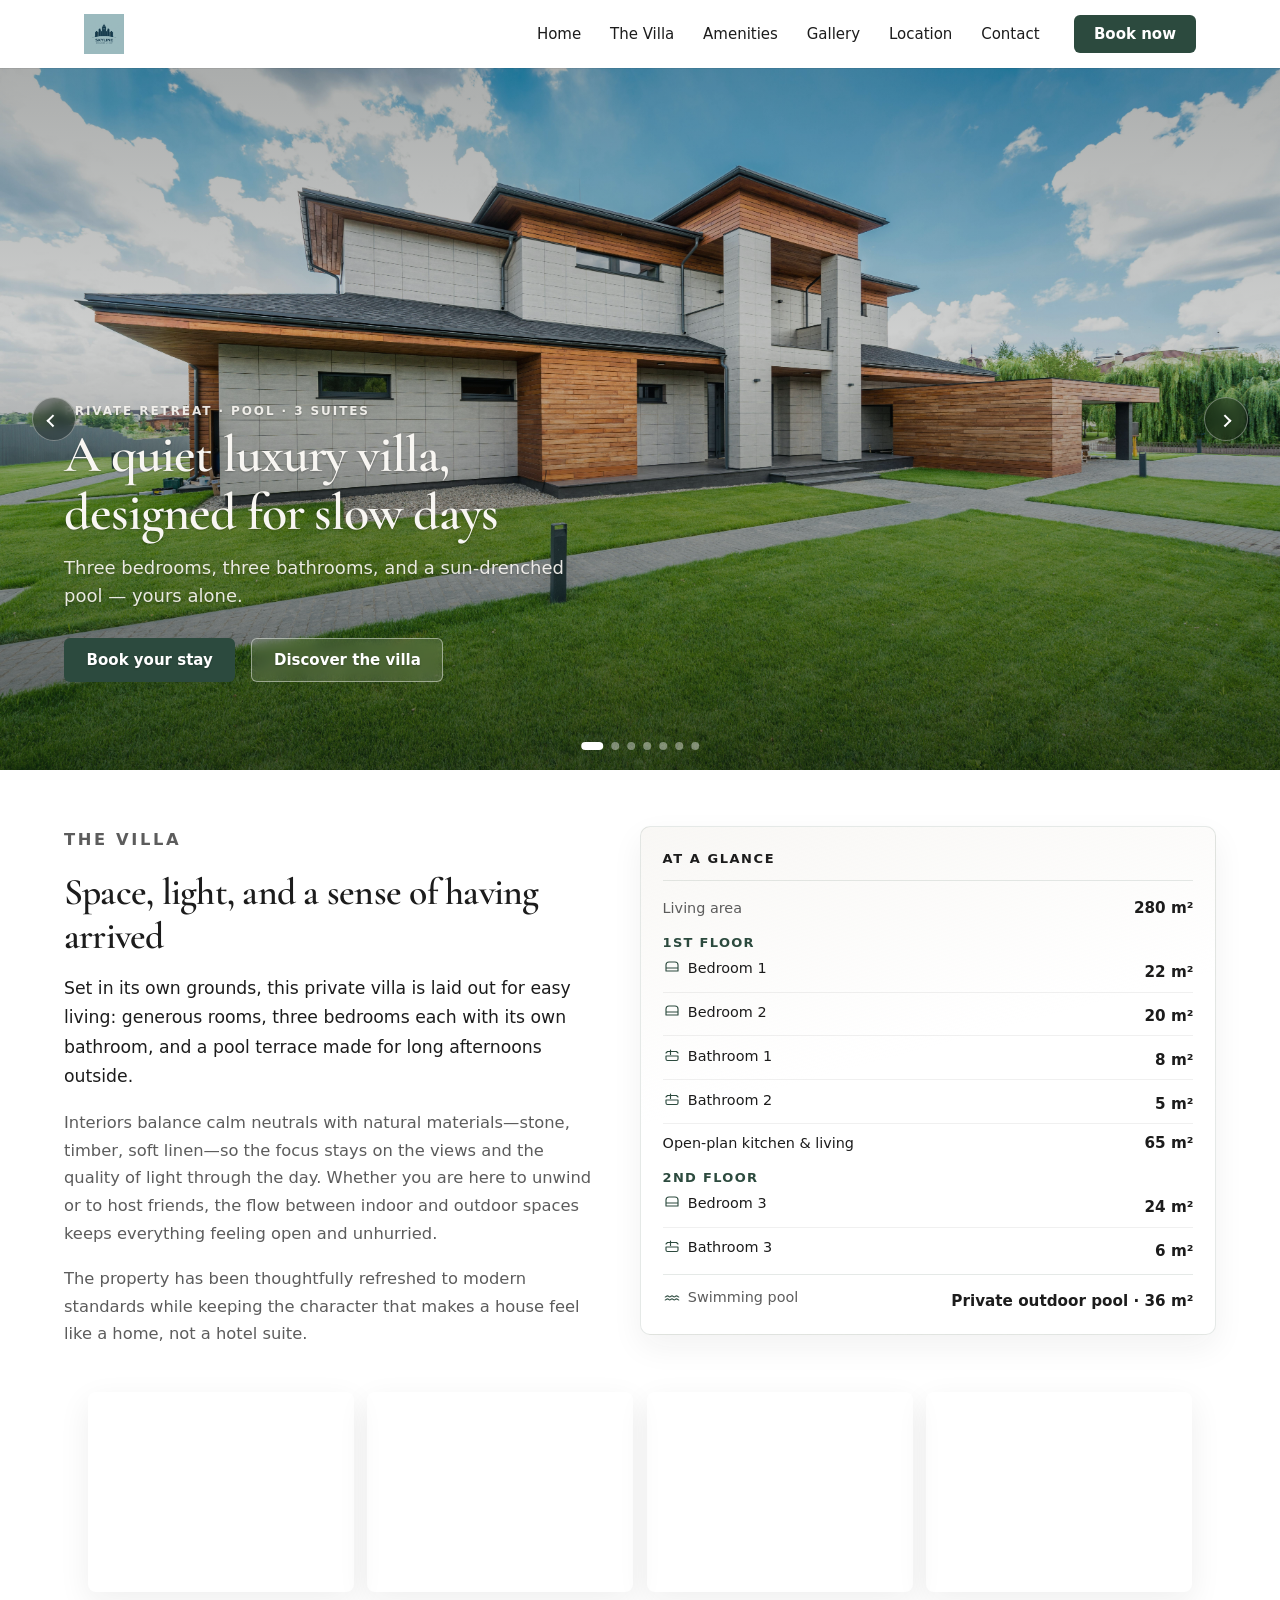
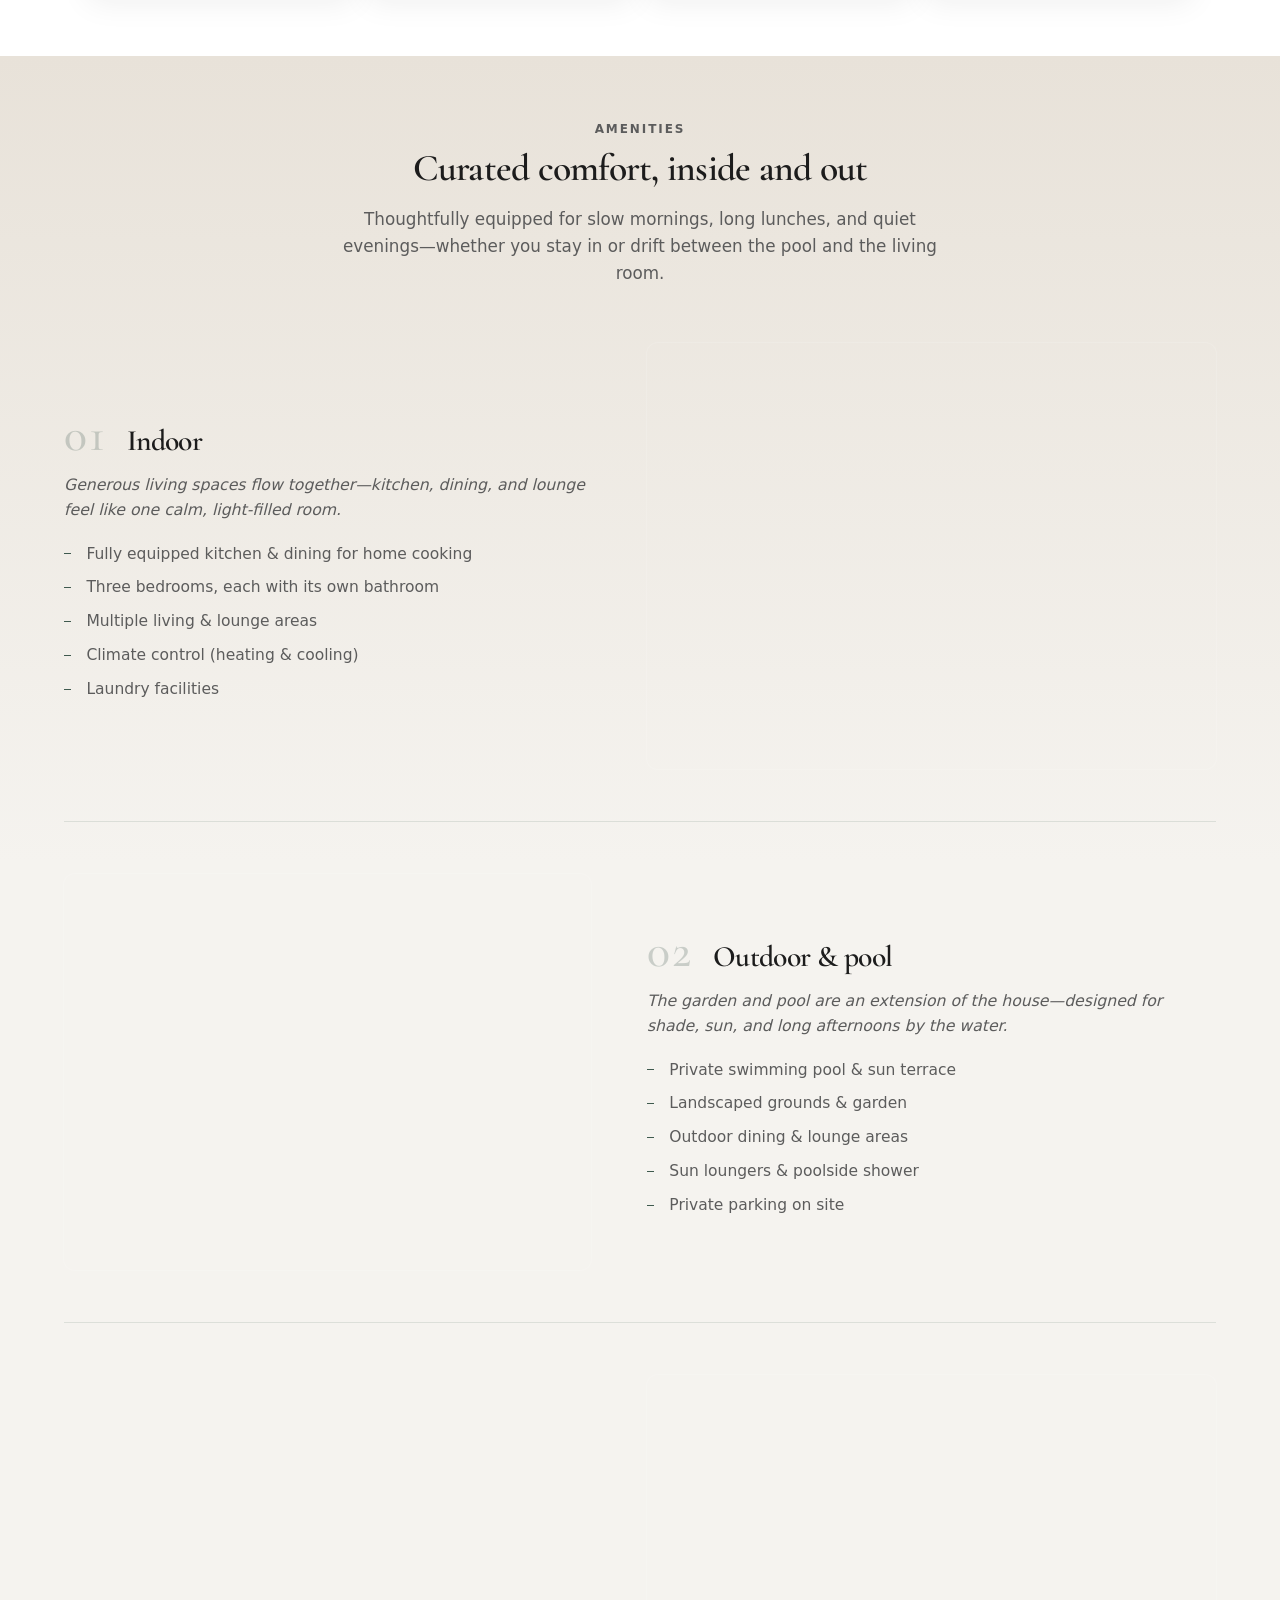
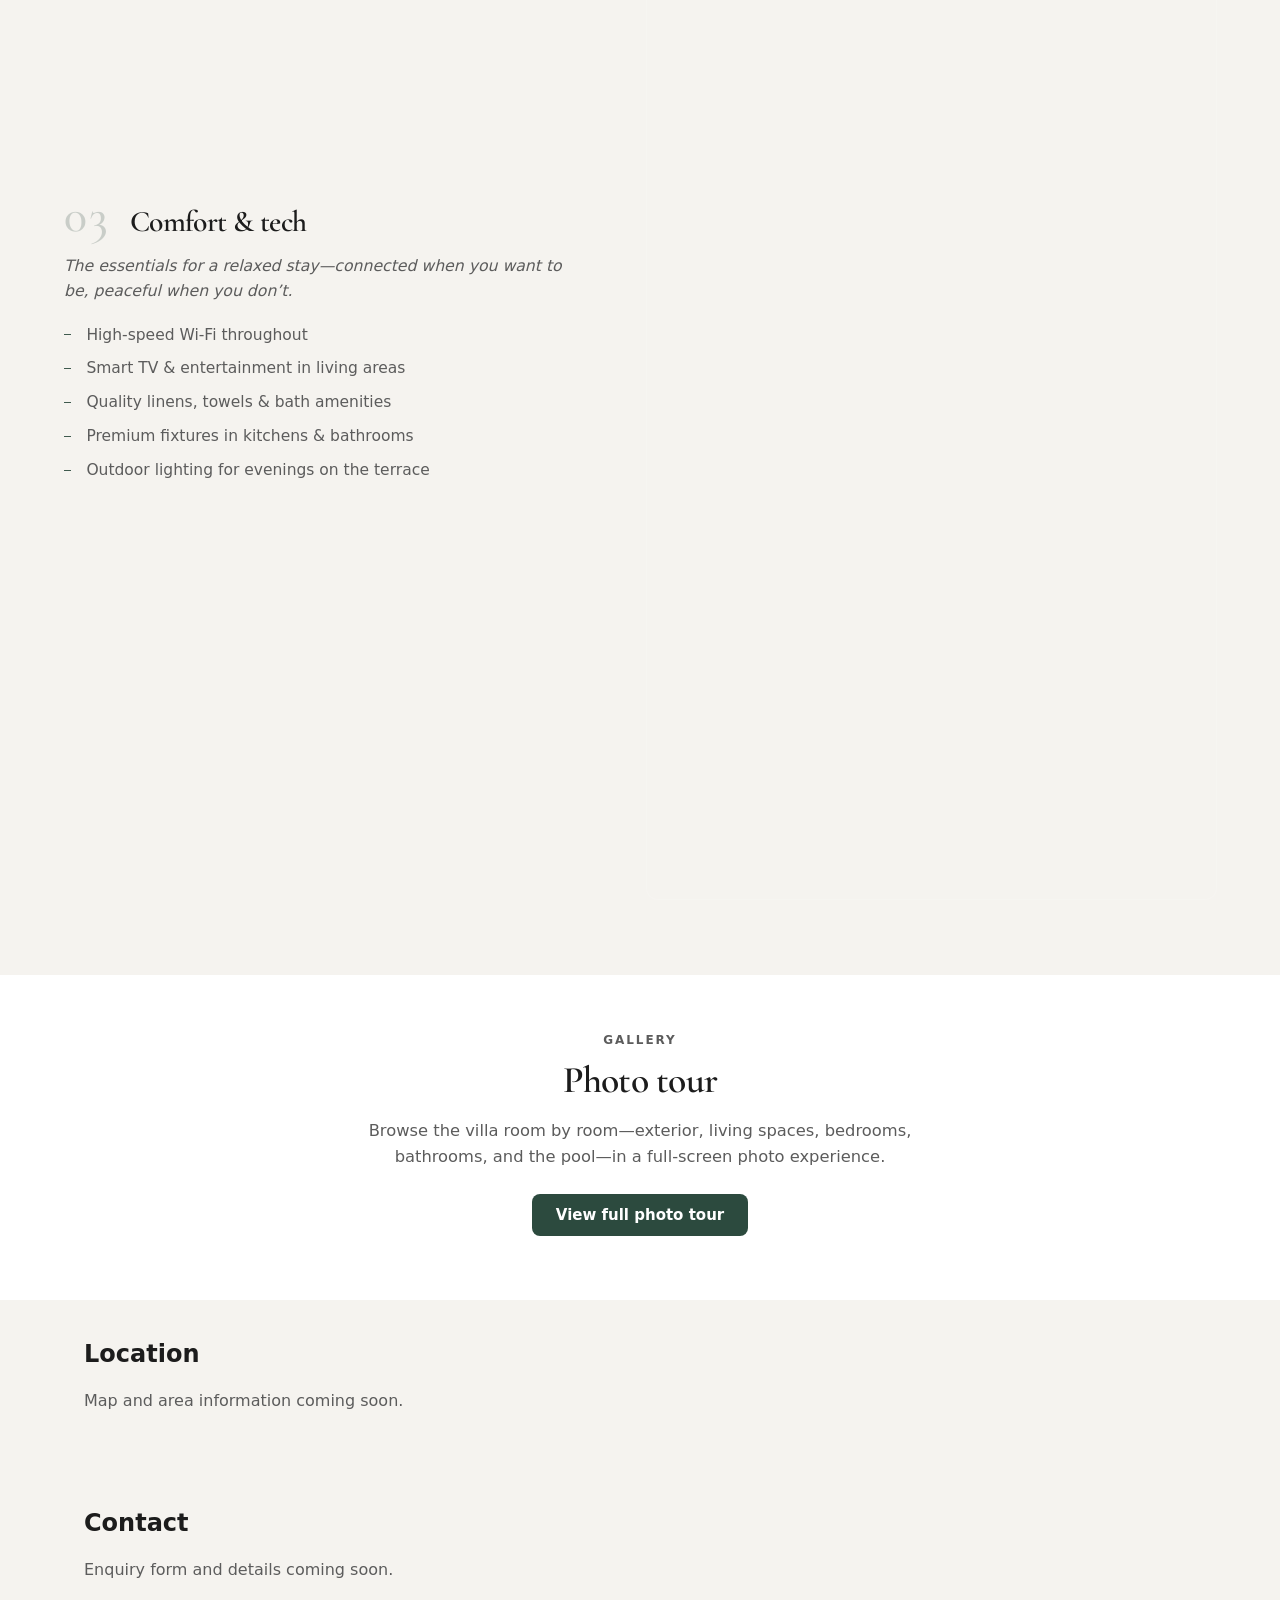
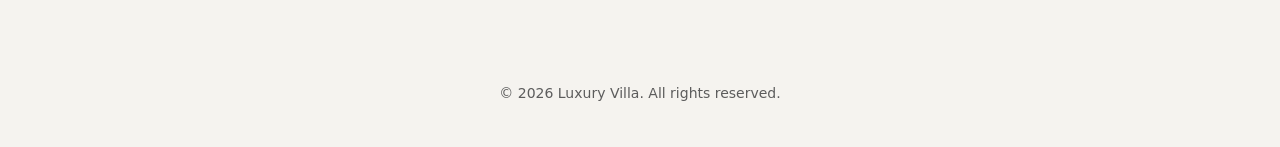
==== commit 8050b5e0: "Gallery is created but it loads very slow. Must fix." ====
--- a/index.html
+++ b/index.html
@@ -44,7 +44,7 @@
               <li><a class="nav__link" href="#hero">Home</a></li>
               <li><a class="nav__link" href="#the-villa">The Villa</a></li>
               <li><a class="nav__link" href="#amenities">Amenities</a></li>
-              <li><a class="nav__link" href="#gallery">Gallery</a></li>
+              <li><a class="nav__link" href="gallery.html">Gallery</a></li>
               <li><a class="nav__link" href="#location">Location</a></li>
               <li><a class="nav__link" href="#contact">Contact</a></li>
             </ul>
@@ -435,14 +435,164 @@
         </div>
       </section>
 
-      <section id="amenities" class="section" tabindex="-1">
-        <h2>Amenities</h2>
-        <p>Pool, kitchen, and more — content coming soon.</p>
+      <section
+        id="amenities"
+        class="section section--amenities"
+        tabindex="-1"
+        aria-labelledby="amenities-heading"
+      >
+        <div class="amenities__inner">
+          <header class="amenities__intro">
+            <p class="section__eyebrow">Amenities</p>
+            <h2 id="amenities-heading" class="section__title">
+              Curated comfort, inside and out
+            </h2>
+            <p class="amenities__lead">
+              Thoughtfully equipped for slow mornings, long lunches, and quiet
+              evenings—whether you stay in or drift between the pool and the
+              living room.
+            </p>
+          </header>
+
+          <article class="amenities__group">
+            <div class="amenities__content">
+              <div class="amenities__meta">
+                <span class="amenities__index" aria-hidden="true">01</span>
+                <h3 class="amenities__name">Indoor</h3>
+              </div>
+              <p class="amenities__blurb">
+                Generous living spaces flow together—kitchen, dining, and lounge
+                feel like one calm, light-filled room.
+              </p>
+              <ul class="amenities__list">
+                <li>Fully equipped kitchen &amp; dining for home cooking</li>
+                <li>Three bedrooms, each with its own bathroom</li>
+                <li>Multiple living &amp; lounge areas</li>
+                <li>Climate control (heating &amp; cooling)</li>
+                <li>Laundry facilities</li>
+              </ul>
+            </div>
+            <div class="amenities__visual">
+              <button
+                type="button"
+                class="amenities__photo-trigger"
+                aria-label="Open full size: kitchen and living space"
+              >
+                <img
+                  src="./assets/images/kitchen_living_room/mix3.jpg"
+                  alt="Kitchen and open-plan living area with natural light"
+                  width="900"
+                  height="675"
+                  loading="lazy"
+                  decoding="async"
+                />
+              </button>
+            </div>
+          </article>
+
+          <article class="amenities__group amenities__group--reverse">
+            <div class="amenities__content">
+              <div class="amenities__meta">
+                <span class="amenities__index" aria-hidden="true">02</span>
+                <h3 class="amenities__name">Outdoor &amp; pool</h3>
+              </div>
+              <p class="amenities__blurb">
+                The garden and pool are an extension of the house—designed for
+                shade, sun, and long afternoons by the water.
+              </p>
+              <ul class="amenities__list">
+                <li>Private swimming pool &amp; sun terrace</li>
+                <li>Landscaped grounds &amp; garden</li>
+                <li>Outdoor dining &amp; lounge areas</li>
+                <li>Sun loungers &amp; poolside shower</li>
+                <li>Private parking on site</li>
+              </ul>
+            </div>
+            <div class="amenities__visual">
+              <button
+                type="button"
+                class="amenities__photo-trigger"
+                aria-label="Open full size: swimming pool and terrace"
+              >
+                <img
+                  src="./assets/images/swimming_pool/swimming_pool_2.jpg"
+                  alt="Swimming pool with sun terrace and loungers"
+                  width="900"
+                  height="675"
+                  loading="lazy"
+                  decoding="async"
+                />
+              </button>
+            </div>
+          </article>
+
+          <article class="amenities__group">
+            <div class="amenities__content">
+              <div class="amenities__meta">
+                <span class="amenities__index" aria-hidden="true">03</span>
+                <h3 class="amenities__name">Comfort &amp; tech</h3>
+              </div>
+              <p class="amenities__blurb">
+                The essentials for a relaxed stay—connected when you want to be,
+                peaceful when you don’t.
+              </p>
+              <ul class="amenities__list">
+                <li>High-speed Wi‑Fi throughout</li>
+                <li>Smart TV &amp; entertainment in living areas</li>
+                <li>Quality linens, towels &amp; bath amenities</li>
+                <li>Premium fixtures in kitchens &amp; bathrooms</li>
+                <li>Outdoor lighting for evenings on the terrace</li>
+              </ul>
+            </div>
+            <div class="amenities__visual amenities__visual--duo">
+              <button
+                type="button"
+                class="amenities__photo-trigger amenities__photo-trigger--tall"
+                aria-label="Open full size: living room"
+              >
+                <img
+                  src="./assets/images/living_room/living_room2.jpg"
+                  alt="Comfortable living room with seating"
+                  width="560"
+                  height="700"
+                  loading="lazy"
+                  decoding="async"
+                />
+              </button>
+              <button
+                type="button"
+                class="amenities__photo-trigger amenities__photo-trigger--short"
+                aria-label="Open full size: bathroom detail"
+              >
+                <img
+                  src="./assets/images/bathroom1/bathroom2.jpg"
+                  alt="Bathroom with modern fixtures"
+                  width="560"
+                  height="420"
+                  loading="lazy"
+                  decoding="async"
+                />
+              </button>
+            </div>
+          </article>
+        </div>
       </section>
 
-      <section id="gallery" class="section" tabindex="-1">
-        <h2>Gallery</h2>
-        <p>Photos coming soon.</p>
+      <section
+        id="gallery"
+        class="section section--gallery-teaser"
+        tabindex="-1"
+        aria-labelledby="gallery-heading"
+      >
+        <div class="gallery-teaser">
+          <p class="section__eyebrow">Gallery</p>
+          <h2 id="gallery-heading" class="section__title">Photo tour</h2>
+          <p class="gallery-teaser__text">
+            Browse the villa room by room—exterior, living spaces, bedrooms,
+            bathrooms, and the pool—in a full-screen photo experience.
+          </p>
+          <a class="gallery-teaser__cta" href="gallery.html">View full photo tour</a>
+        </div>
       </section>
 
       <section id="location" class="section" tabindex="-1">
@@ -462,7 +612,7 @@
 
     <div
       id="villa-lightbox"
-      class="lightbox"
+      class="lightbox lightbox--simple"
       role="dialog"
       aria-modal="true"
       aria-label="Enlarged photo"
--- a/styles.css
+++ b/styles.css
@@ -663,7 +663,7 @@
   outline-offset: 3px;
 }
 
-.lightbox {
+.lightbox.lightbox--simple {
   position: fixed;
   inset: 0;
   z-index: 200;
@@ -674,18 +674,18 @@
   box-sizing: border-box;
 }
 
-.lightbox[hidden] {
+.lightbox.lightbox--simple[hidden] {
   display: none !important;
 }
 
-.lightbox__backdrop {
+.lightbox--simple .lightbox__backdrop {
   position: absolute;
   inset: 0;
   background: rgba(12, 18, 16, 0.88);
   cursor: zoom-out;
 }
 
-.lightbox__frame {
+.lightbox--simple .lightbox__frame {
   position: relative;
   z-index: 1;
   max-width: min(96vw, 1200px);
@@ -693,7 +693,7 @@
   margin: auto;
 }
 
-.lightbox__img {
+.lightbox--simple .lightbox__img {
   display: block;
   max-width: 100%;
   max-height: min(90vh, 900px);
@@ -704,7 +704,7 @@
   box-shadow: 0 20px 60px rgba(0, 0, 0, 0.45);
 }
 
-.lightbox__close {
+.lightbox--simple .lightbox__close {
   position: absolute;
   top: 0.5rem;
   right: 0.5rem;
@@ -726,25 +726,25 @@
     transform 0.2s ease;
 }
 
-.lightbox__close:hover {
+.lightbox--simple .lightbox__close:hover {
   background: #fff;
   transform: scale(1.05);
 }
 
-.lightbox__close:focus-visible {
+.lightbox--simple .lightbox__close:focus-visible {
   outline: 2px solid var(--color-accent);
   outline-offset: 2px;
 }
 
-.lightbox__close-icon {
+.lightbox--simple .lightbox__close-icon {
   position: relative;
   display: block;
   width: 1.1rem;
   height: 1.1rem;
 }
 
-.lightbox__close-icon::before,
-.lightbox__close-icon::after {
+.lightbox--simple .lightbox__close-icon::before,
+.lightbox--simple .lightbox__close-icon::after {
   content: "";
   position: absolute;
   top: 50%;
@@ -755,11 +755,11 @@
   border-radius: 1px;
 }
 
-.lightbox__close-icon::before {
+.lightbox--simple .lightbox__close-icon::before {
   transform: translate(-50%, -50%) rotate(45deg);
 }
 
-.lightbox__close-icon::after {
+.lightbox--simple .lightbox__close-icon::after {
   transform: translate(-50%, -50%) rotate(-45deg);
 }
 
@@ -768,11 +768,11 @@
     transition: none;
   }
 
-  .lightbox__close {
+  .lightbox--simple .lightbox__close {
     transition: none;
   }
 
-  .lightbox__close:hover {
+  .lightbox--simple .lightbox__close:hover {
     transform: none;
   }
 }
@@ -937,6 +937,676 @@
   text-align: right;
 }
 
+.section--amenities {
+  position: relative;
+  max-width: none;
+  margin: 0;
+  padding: 4rem 1.5rem 4.75rem;
+}
+
+.section--amenities::before {
+  content: "";
+  position: absolute;
+  inset: 0;
+  left: 50%;
+  z-index: -1;
+  width: 100vw;
+  transform: translateX(-50%);
+  background: linear-gradient(
+    180deg,
+    #e8e2d9 0%,
+    var(--color-bg) 32%,
+    var(--color-bg) 100%
+  );
+}
+
+.amenities__inner {
+  max-width: 72rem;
+  margin: 0 auto;
+}
+
+.amenities__intro {
+  max-width: 38rem;
+  margin: 0 auto 3.5rem;
+  text-align: center;
+}
+
+.amenities__lead {
+  margin: 0;
+  font-size: 1.05rem;
+  line-height: 1.7;
+  color: var(--color-text-muted);
+}
+
+.amenities__group {
+  display: grid;
+  gap: 2rem 2.75rem;
+  align-items: center;
+}
+
+.amenities__group:not(:first-of-type) {
+  margin-top: 3.25rem;
+  padding-top: 3.25rem;
+  border-top: 1px solid rgba(44, 74, 62, 0.12);
+}
+
+@media (min-width: 900px) {
+  .amenities__group {
+    grid-template-columns: minmax(0, 1fr) minmax(0, 1.08fr);
+    gap: 2.5rem 3.5rem;
+  }
+
+  .amenities__group--reverse .amenities__content {
+    order: 2;
+  }
+
+  .amenities__group--reverse .amenities__visual {
+    order: 1;
+  }
+}
+
+.amenities__meta {
+  display: flex;
+  align-items: baseline;
+  gap: 0.85rem 1.25rem;
+  margin: 0 0 0.85rem;
+  flex-wrap: wrap;
+}
+
+.amenities__index {
+  font-family: var(--font-display);
+  font-size: clamp(2.25rem, 4.5vw, 3rem);
+  font-weight: 500;
+  line-height: 1;
+  color: rgba(44, 74, 62, 0.22);
+  letter-spacing: 0.04em;
+}
+
+.amenities__name {
+  margin: 0;
+  font-family: var(--font-display);
+  font-size: clamp(1.45rem, 2.6vw, 1.85rem);
+  font-weight: 600;
+  line-height: 1.2;
+  letter-spacing: -0.02em;
+  color: var(--color-text);
+}
+
+.amenities__blurb {
+  margin: 0 0 1.2rem;
+  font-size: 0.98rem;
+  line-height: 1.65;
+  font-style: italic;
+  color: var(--color-text-muted);
+}
+
+.amenities__list {
+  margin: 0;
+  padding: 0;
+  list-style: none;
+}
+
+.amenities__list li {
+  position: relative;
+  padding-left: 1.4rem;
+  margin-bottom: 0.62rem;
+  font-size: 0.97rem;
+  line-height: 1.55;
+  color: var(--color-text-muted);
+}
+
+.amenities__list li:last-child {
+  margin-bottom: 0;
+}
+
+.amenities__list li::before {
+  content: "";
+  position: absolute;
+  left: 0;
+  top: 0.72em;
+  width: 0.45rem;
+  height: 1px;
+  background: var(--color-accent);
+  opacity: 0.9;
+}
+
+.amenities__visual {
+  position: relative;
+}
+
+.amenities__visual::after {
+  content: "";
+  position: absolute;
+  inset: -1px;
+  border-radius: 12px;
+  pointer-events: none;
+  box-shadow: inset 0 0 0 1px rgba(255, 255, 255, 0.12);
+  z-index: 1;
+}
+
+.amenities__photo-trigger {
+  display: block;
+  width: 100%;
+  margin: 0;
+  padding: 0;
+  border: none;
+  background: transparent;
+  cursor: zoom-in;
+  border-radius: 12px;
+  overflow: hidden;
+  line-height: 0;
+  transition: opacity 0.25s ease;
+}
+
+.amenities__photo-trigger:hover {
+  opacity: 0.96;
+}
+
+.amenities__photo-trigger:focus-visible {
+  outline: 2px solid var(--color-accent);
+  outline-offset: 4px;
+}
+
+.amenities__photo-trigger img {
+  display: block;
+  width: 100%;
+  height: auto;
+  aspect-ratio: 4 / 3;
+  object-fit: cover;
+}
+
+.amenities__visual--duo {
+  display: grid;
+  gap: 0.65rem;
+}
+
+.amenities__photo-trigger--tall img {
+  aspect-ratio: 3 / 4;
+}
+
+.amenities__photo-trigger--short img {
+  aspect-ratio: 16 / 10;
+}
+
+@media (max-width: 899px) {
+  .amenities__visual--duo {
+    max-width: 28rem;
+    margin-left: auto;
+    margin-right: auto;
+  }
+}
+
+@media (prefers-reduced-motion: reduce) {
+  .amenities__photo-trigger {
+    transition: none;
+  }
+}
+
+.section--gallery-teaser {
+  position: relative;
+  max-width: none;
+  margin: 0;
+  padding: 3.5rem 1.5rem 4rem;
+}
+
+.section--gallery-teaser::before {
+  content: "";
+  position: absolute;
+  inset: 0;
+  left: 50%;
+  z-index: -1;
+  width: 100vw;
+  transform: translateX(-50%);
+  background: var(--color-surface);
+}
+
+.gallery-teaser {
+  max-width: 40rem;
+  margin: 0 auto;
+  text-align: center;
+}
+
+.gallery-teaser__text {
+  margin: 0 auto 1.5rem;
+  color: var(--color-text-muted);
+  line-height: 1.65;
+  font-size: 1.02rem;
+}
+
+.gallery-teaser__cta {
+  display: inline-flex;
+  align-items: center;
+  justify-content: center;
+  padding: 0.75rem 1.5rem;
+  font-size: 0.9375rem;
+  font-weight: 600;
+  text-decoration: none;
+  color: #fff;
+  background: var(--color-accent);
+  border-radius: 8px;
+  transition: background 0.2s ease;
+}
+
+.gallery-teaser__cta:hover {
+  background: var(--color-accent-hover);
+  color: #fff;
+}
+
+.gallery-teaser__cta:focus-visible {
+  outline: 2px solid var(--color-accent);
+  outline-offset: 3px;
+}
+
+.section--photo-tour {
+  background: var(--color-surface);
+  max-width: none;
+  margin: 0;
+  padding: 0;
+}
+
+.photo-tour__shell {
+  max-width: 1120px;
+  margin: 0 auto;
+  padding: 2.5rem 1.25rem 4rem;
+}
+
+.photo-tour__top {
+  text-align: center;
+  margin-bottom: 1.75rem;
+}
+
+.photo-tour__eyebrow {
+  margin-bottom: 0.5rem;
+}
+
+.photo-tour__heading {
+  margin: 0 0 0.5rem;
+  font-family: var(--font-sans);
+  font-size: clamp(1.35rem, 2.5vw, 1.6rem);
+  font-weight: 600;
+  letter-spacing: -0.02em;
+  color: var(--color-text);
+}
+
+.photo-tour__sub {
+  margin: 0;
+  font-size: 0.95rem;
+  color: var(--color-text-muted);
+}
+
+.photo-tour__category-nav {
+  display: flex;
+  gap: 0.5rem 0.65rem;
+  overflow-x: auto;
+  padding: 0.35rem 0 1.25rem;
+  margin: 0 -0.25rem 2rem;
+  scroll-snap-type: x proximity;
+  scrollbar-width: thin;
+  -webkit-overflow-scrolling: touch;
+}
+
+.photo-tour__category-nav::-webkit-scrollbar {
+  height: 6px;
+}
+
+.photo-tour__category-nav::-webkit-scrollbar-thumb {
+  background: rgba(0, 0, 0, 0.15);
+  border-radius: 99px;
+}
+
+.photo-tour__chip {
+  flex: 0 0 auto;
+  display: flex;
+  flex-direction: column;
+  align-items: center;
+  gap: 0.4rem;
+  width: 5.5rem;
+  padding: 0;
+  border: none;
+  background: transparent;
+  cursor: pointer;
+  scroll-snap-align: start;
+  color: var(--color-text);
+  border-radius: 12px;
+}
+
+.photo-tour__chip:focus-visible {
+  outline: 2px solid var(--color-accent);
+  outline-offset: 4px;
+}
+
+.photo-tour__chip-thumb {
+  width: 5.5rem;
+  height: 4rem;
+  border-radius: 12px;
+  overflow: hidden;
+  box-shadow: 0 1px 4px rgba(0, 0, 0, 0.08);
+  border: 1px solid rgba(0, 0, 0, 0.06);
+  transition:
+    box-shadow 0.2s ease,
+    transform 0.2s ease;
+}
+
+.photo-tour__chip:hover .photo-tour__chip-thumb {
+  box-shadow: 0 4px 16px rgba(0, 0, 0, 0.12);
+  transform: translateY(-1px);
+}
+
+.photo-tour__chip img {
+  width: 100%;
+  height: 100%;
+  object-fit: cover;
+  display: block;
+}
+
+.photo-tour__chip-label {
+  font-size: 0.7rem;
+  font-weight: 500;
+  text-align: center;
+  line-height: 1.25;
+  max-width: 5.5rem;
+  color: var(--color-text-muted);
+}
+
+.photo-tour__section {
+  margin-bottom: 3rem;
+  scroll-margin-top: calc(var(--nav-height) + 1rem);
+}
+
+.photo-tour__section:last-child {
+  margin-bottom: 0;
+}
+
+.photo-tour__section-head {
+  margin-bottom: 1rem;
+}
+
+.photo-tour__section-title {
+  margin: 0 0 0.35rem;
+  font-family: var(--font-sans);
+  font-size: 1.15rem;
+  font-weight: 600;
+  color: var(--color-text);
+}
+
+.photo-tour__section-summary {
+  margin: 0;
+  font-size: 0.875rem;
+  font-weight: 400;
+  color: rgba(92, 92, 92, 0.95);
+  line-height: 1.6;
+}
+
+.photo-tour__grid {
+  display: grid;
+  grid-template-columns: repeat(2, minmax(0, 1fr));
+  gap: 0.65rem;
+}
+
+@media (min-width: 640px) {
+  .photo-tour__grid {
+    gap: 0.85rem;
+  }
+}
+
+.photo-tour__split {
+  display: grid;
+  grid-template-columns: 1fr 1fr;
+  grid-template-rows: 1fr 1fr;
+  gap: 0.65rem;
+  margin-bottom: 0.65rem;
+}
+
+@media (min-width: 640px) {
+  .photo-tour__split {
+    gap: 0.85rem;
+    margin-bottom: 0.85rem;
+  }
+}
+
+.photo-tour__split .photo-tour__cell--tall {
+  grid-row: 1 / -1;
+}
+
+.photo-tour__stack {
+  display: flex;
+  flex-direction: column;
+  gap: 0.65rem;
+  min-height: 0;
+}
+
+@media (min-width: 640px) {
+  .photo-tour__stack {
+    gap: 0.85rem;
+  }
+}
+
+.photo-tour__cell {
+  display: block;
+  width: 100%;
+  margin: 0;
+  padding: 0;
+  border: none;
+  background: transparent;
+  cursor: zoom-in;
+  border-radius: 12px;
+  overflow: hidden;
+  line-height: 0;
+  transition: opacity 0.2s ease;
+}
+
+.photo-tour__cell:hover {
+  opacity: 0.96;
+}
+
+.photo-tour__cell:focus-visible {
+  outline: 2px solid var(--color-accent);
+  outline-offset: 3px;
+}
+
+.photo-tour__cell img {
+  width: 100%;
+  height: auto;
+  aspect-ratio: 4 / 3;
+  object-fit: cover;
+  display: block;
+}
+
+.photo-tour__cell--tall img {
+  aspect-ratio: 3 / 4;
+  height: 100%;
+  min-height: 12rem;
+}
+
+.photo-tour__cell--hero img {
+  aspect-ratio: 16 / 9;
+}
+
+.lightbox-gallery {
+  display: none;
+  position: fixed;
+  inset: 0;
+  z-index: 9999;
+  align-items: center;
+  justify-content: center;
+}
+
+.lightbox-gallery:not([hidden]) {
+  display: flex;
+}
+
+.lightboxOverlay {
+  position: absolute;
+  inset: 0;
+  background: rgba(0, 0, 0, 0.88);
+  backdrop-filter: blur(6px);
+  cursor: zoom-out;
+}
+
+.lightboxContent {
+  position: relative;
+  z-index: 1;
+  max-width: 85vw;
+  max-height: 85vh;
+  display: flex;
+  align-items: center;
+  justify-content: center;
+  animation: lightboxIn 0.3s ease-out;
+}
+
+@keyframes lightboxIn {
+  from {
+    opacity: 0;
+    transform: scale(0.96);
+  }
+
+  to {
+    opacity: 1;
+    transform: scale(1);
+  }
+}
+
+@media (prefers-reduced-motion: reduce) {
+  .lightboxContent {
+    animation: none;
+  }
+}
+
+.lightboxImg {
+  max-width: 80vw;
+  max-height: 78vh;
+  width: auto;
+  height: auto;
+  object-fit: contain;
+  border-radius: 16px;
+  box-shadow: 0 20px 60px rgba(0, 0, 0, 0.5);
+}
+
+.lightboxClose {
+  position: absolute;
+  top: -50px;
+  right: 0;
+  color: #fff;
+  font-size: 2rem;
+  line-height: 1;
+  cursor: pointer;
+  width: 48px;
+  height: 48px;
+  display: flex;
+  align-items: center;
+  justify-content: center;
+  border-radius: 50%;
+  background: rgba(255, 255, 255, 0.12);
+  border: none;
+  transition: background 0.2s ease;
+  z-index: 2;
+}
+
+.lightboxClose:hover {
+  background: rgba(255, 255, 255, 0.25);
+}
+
+.lightboxClose:focus-visible {
+  outline: 2px solid #fff;
+  outline-offset: 2px;
+}
+
+.lightboxNav {
+  position: absolute;
+  width: calc(100% + 120px);
+  max-width: 100vw;
+  left: 50%;
+  top: 50%;
+  transform: translate(-50%, -50%);
+  display: flex;
+  justify-content: space-between;
+  pointer-events: none;
+}
+
+.lightboxArrow {
+  pointer-events: all;
+  background: rgba(255, 255, 255, 0.12);
+  border: none;
+  color: #fff;
+  font-size: 1.75rem;
+  width: 52px;
+  height: 52px;
+  border-radius: 50%;
+  cursor: pointer;
+  display: flex;
+  align-items: center;
+  justify-content: center;
+  transition:
+    background 0.2s ease,
+    transform 0.2s ease;
+  line-height: 1;
+}
+
+.lightboxArrow:hover {
+  background: rgba(255, 255, 255, 0.3);
+  transform: scale(1.08);
+}
+
+.lightboxArrow:focus-visible {
+  outline: 2px solid #fff;
+  outline-offset: 2px;
+}
+
+.lightboxCounter {
+  position: absolute;
+  bottom: -40px;
+  left: 50%;
+  transform: translateX(-50%);
+  color: rgba(255, 255, 255, 0.65);
+  font-size: 0.875rem;
+  letter-spacing: 0.18em;
+  font-weight: 300;
+}
+
+.lightboxMeta {
+  position: absolute;
+  bottom: -68px;
+  left: 50%;
+  transform: translateX(-50%);
+  margin: 0;
+  max-width: 90vw;
+  text-align: center;
+  color: rgba(255, 255, 255, 0.88);
+  font-size: 0.8125rem;
+  font-weight: 500;
+}
+
+@media (max-width: 640px) {
+  .lightboxNav {
+    width: calc(100% + 24px);
+  }
+
+  .lightboxClose {
+    top: -44px;
+    right: -0.25rem;
+  }
+
+  .lightboxCounter {
+    bottom: -36px;
+    letter-spacing: 0.1em;
+  }
+
+  .lightboxMeta {
+    bottom: -62px;
+    font-size: 0.75rem;
+  }
+}
+
+@media (prefers-reduced-motion: reduce) {
+  .lightboxArrow {
+    transition: none;
+  }
+
+  .lightboxArrow:hover {
+    transform: none;
+  }
+}
+
 footer {
   padding: 2rem 1.25rem;
   text-align: center;
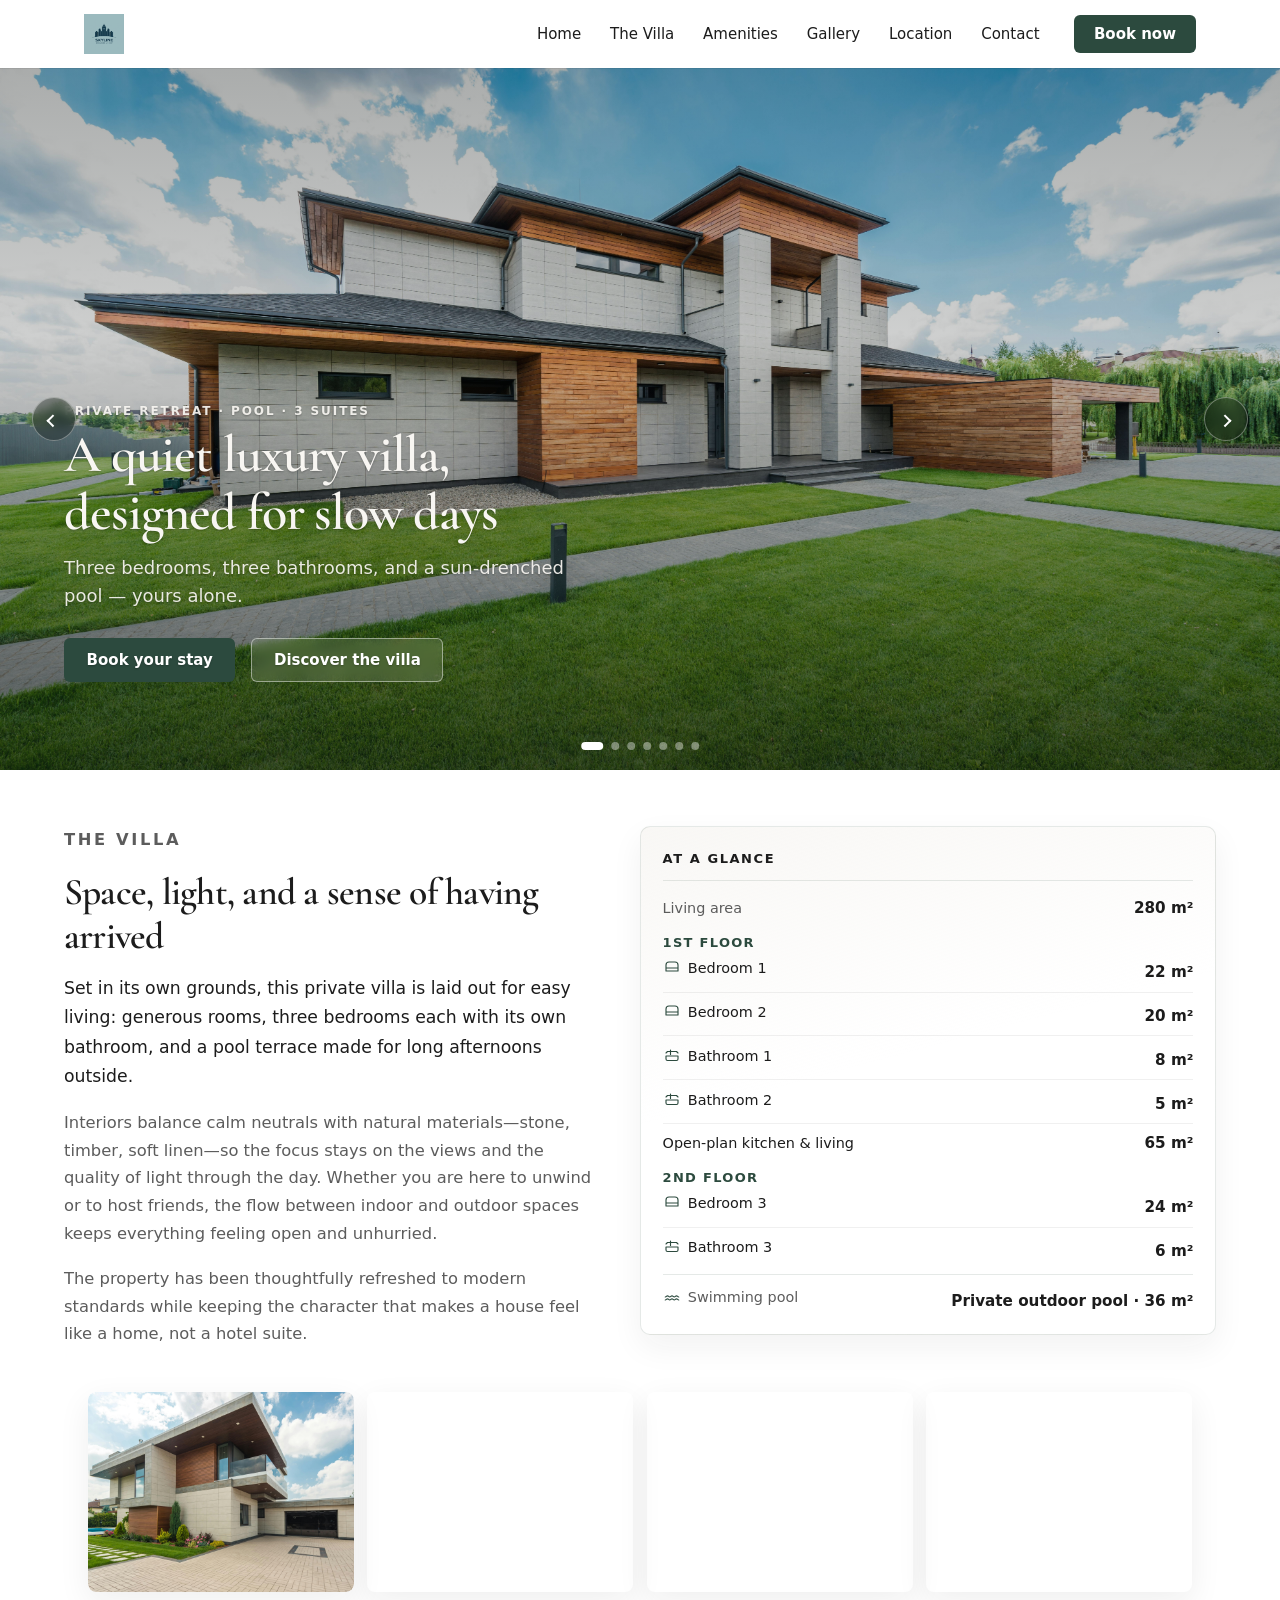
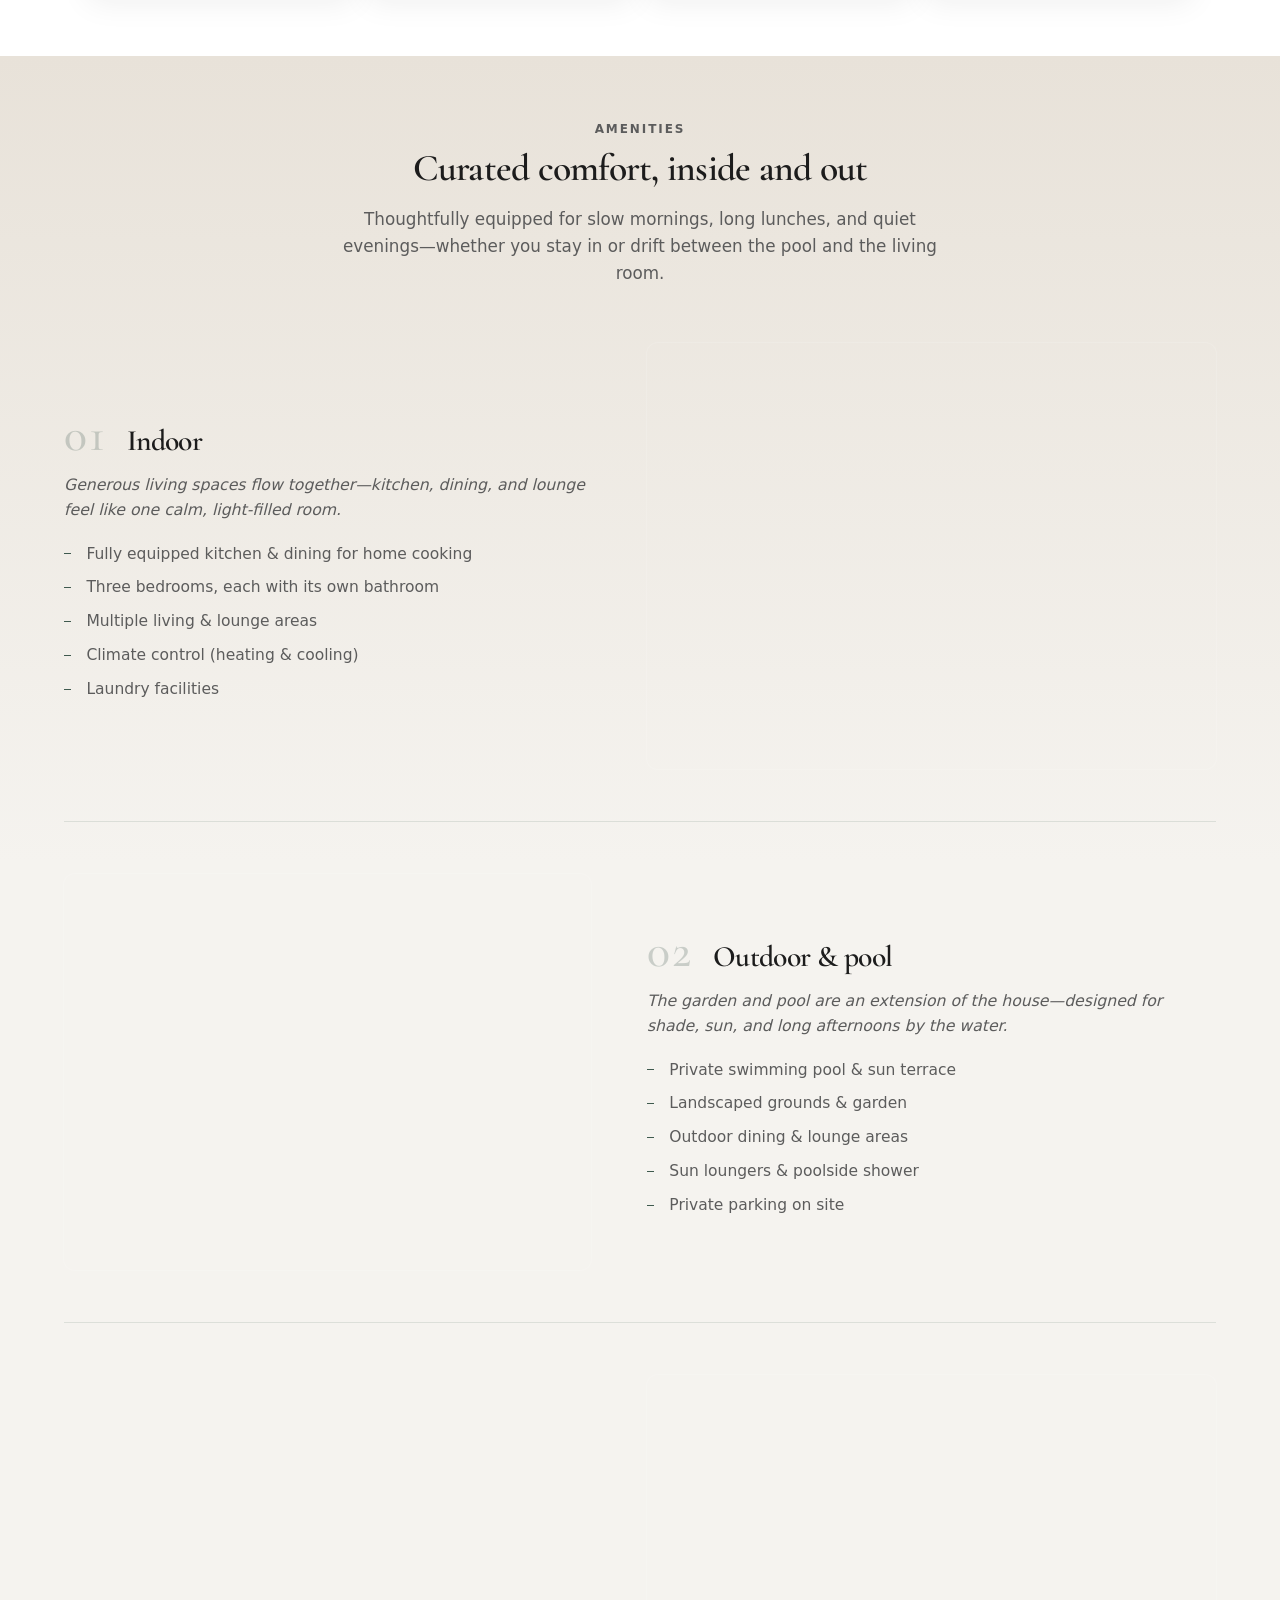
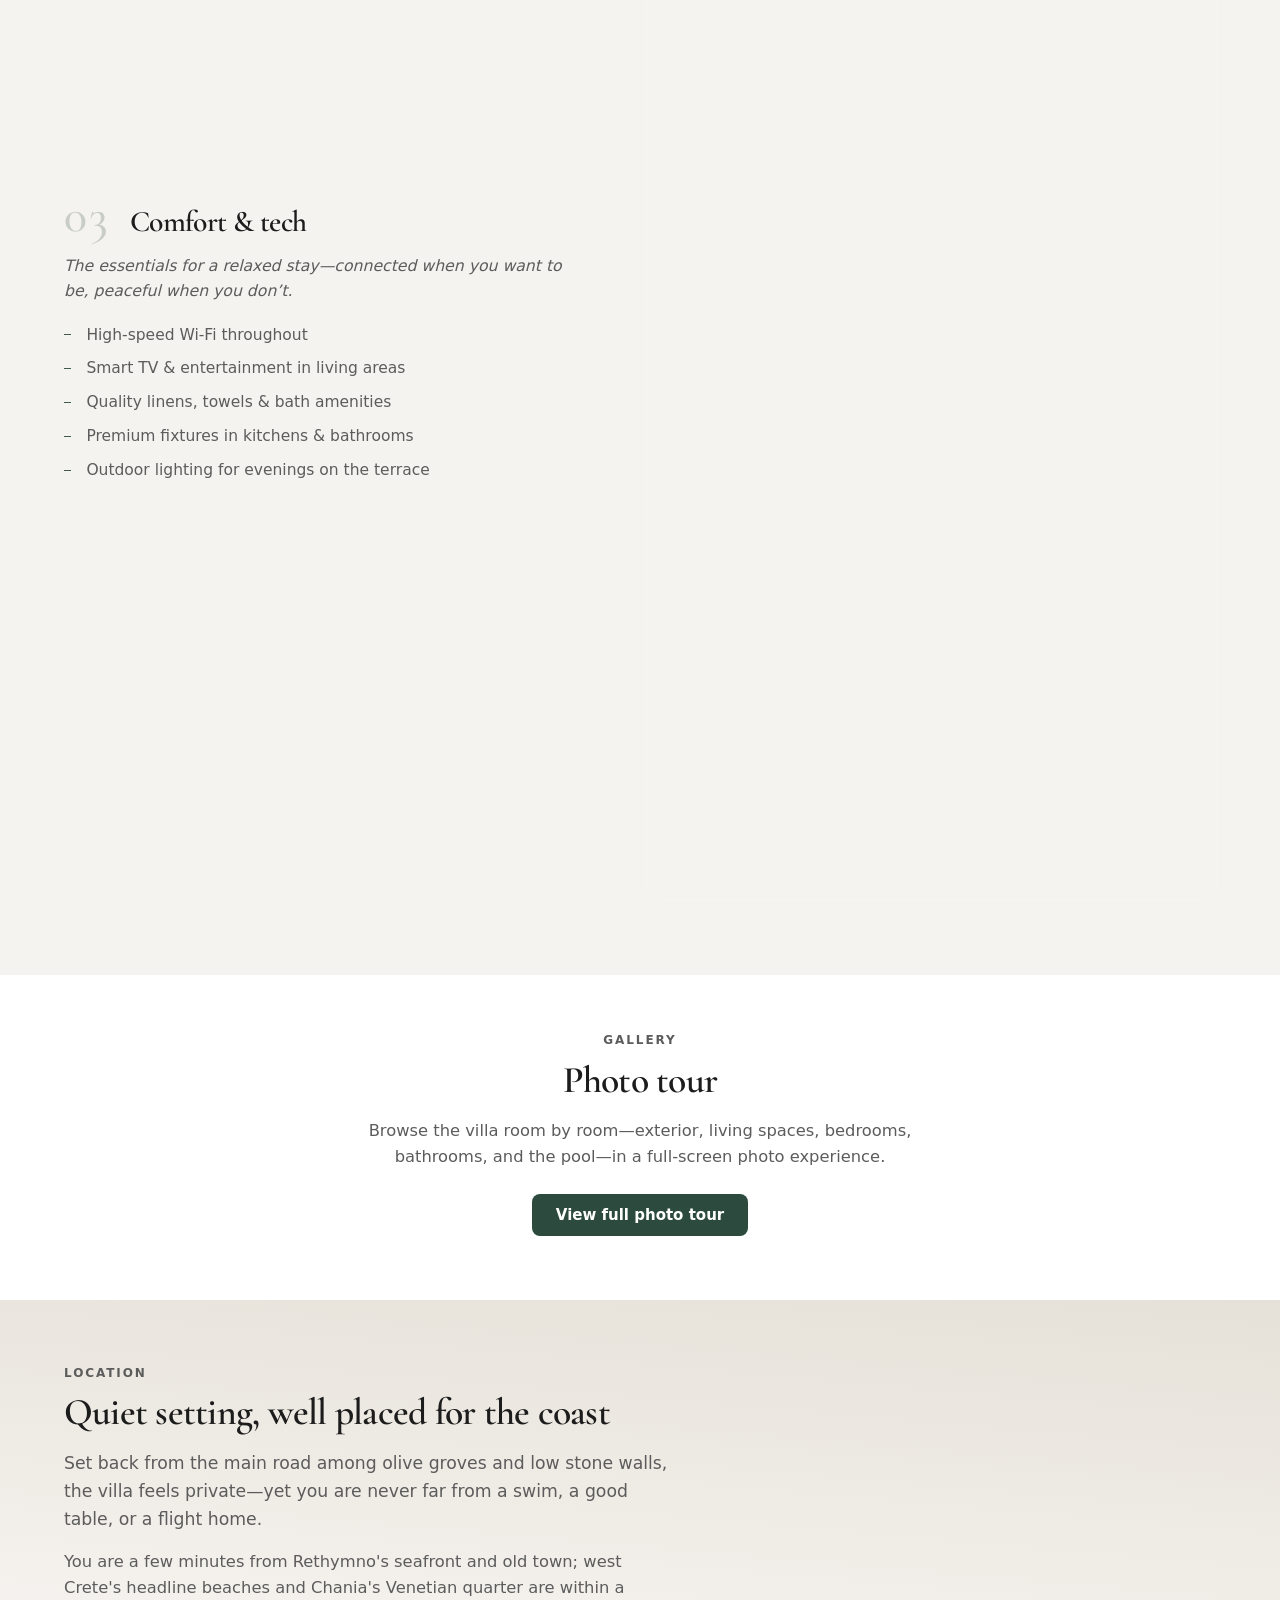
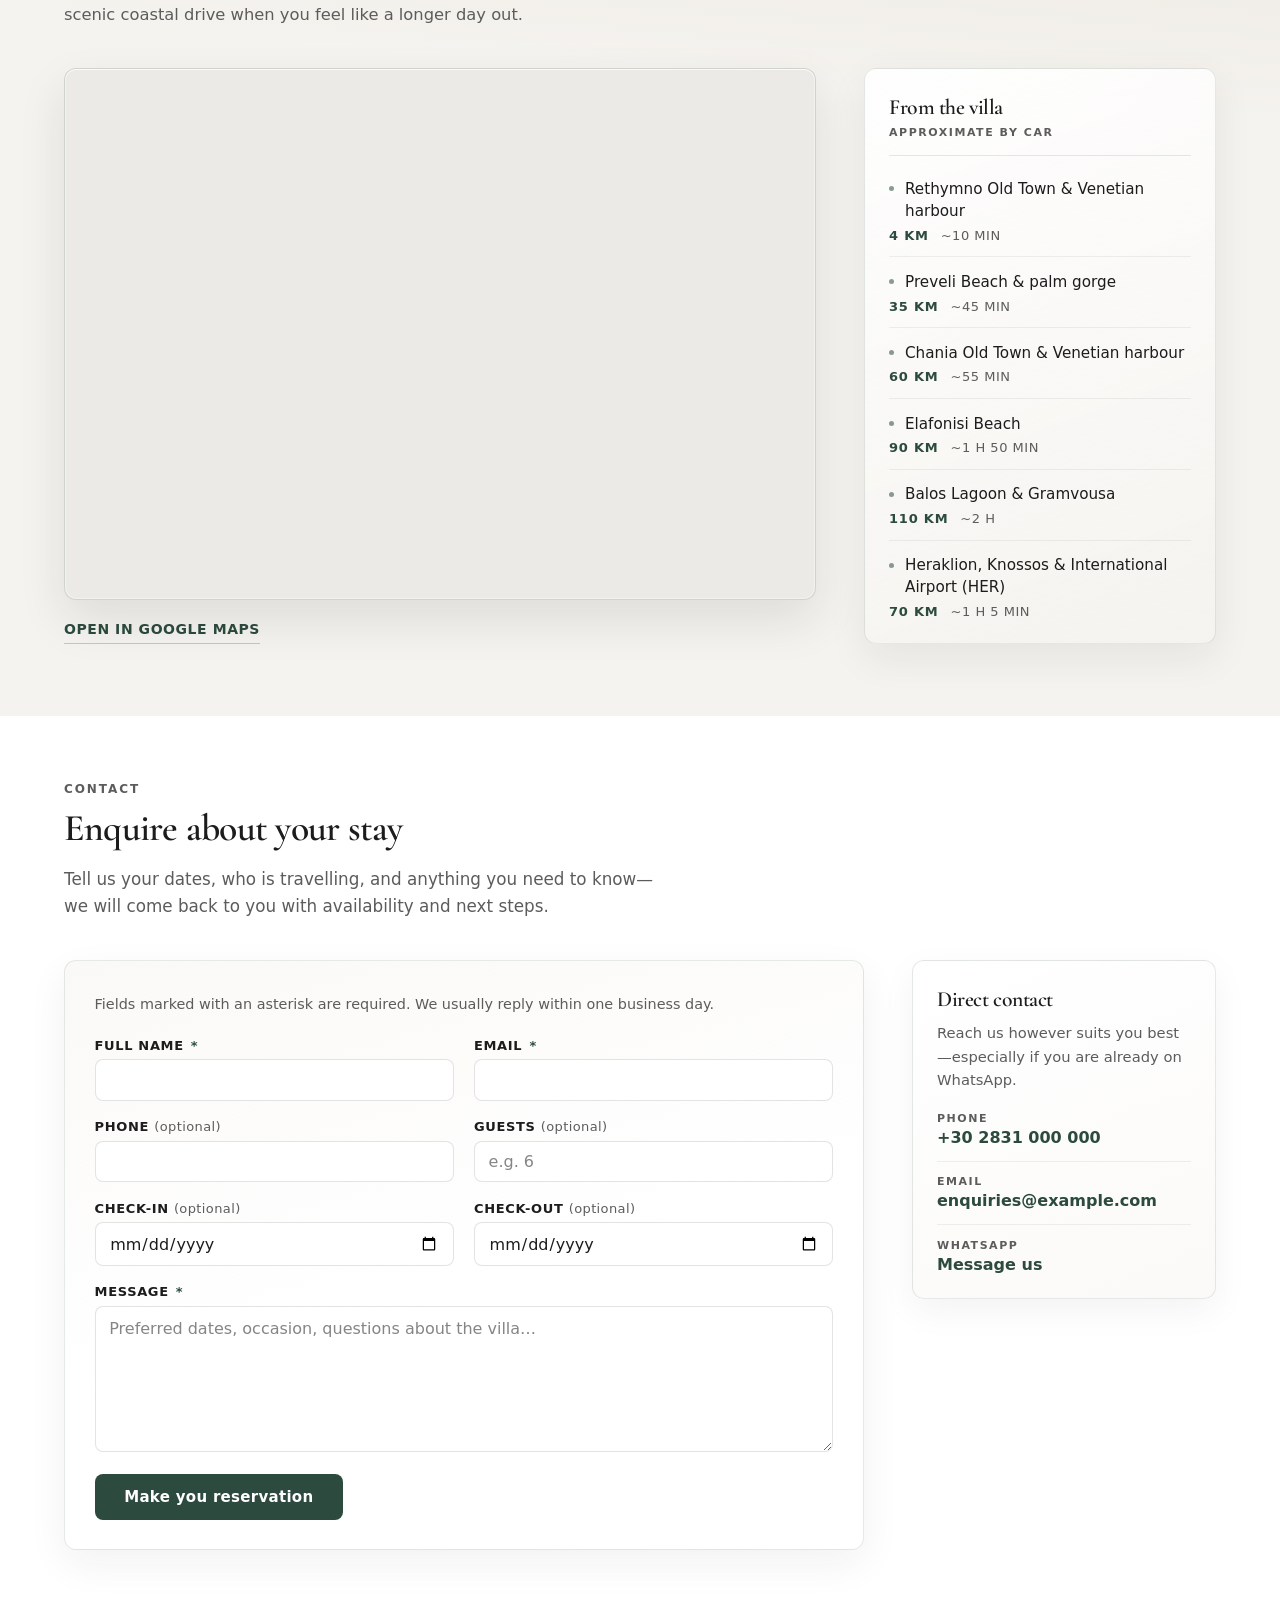
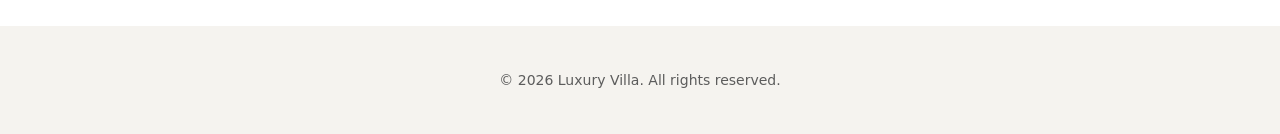
==== commit 8a32e59c: "Location section updated!" ====
--- a/index.html
+++ b/index.html
@@ -71,7 +71,11 @@
             aria-label="Featured villa photography"
           >
             <div class="hero-slider__slides">
-              <figure class="hero-slide is-active" data-hero-slide aria-hidden="false">
+              <figure
+                class="hero-slide is-active"
+                data-hero-slide
+                aria-hidden="false"
+              >
                 <img
                   src="./assets/images/hero/hero1.jpg"
                   alt="Exterior view of the luxury villa"
@@ -151,11 +155,16 @@
               A quiet luxury villa, designed for slow days
             </h1>
             <p class="hero__lede">
-              Three bedrooms, three bathrooms, and a sun-drenched pool — yours alone.
+              Three bedrooms, three bathrooms, and a sun-drenched pool — yours
+              alone.
             </p>
             <div class="hero__actions">
-              <a class="hero__cta hero__cta--primary" href="#contact">Book your stay</a>
-              <a class="hero__cta hero__cta--ghost" href="#the-villa">Discover the villa</a>
+              <a class="hero__cta hero__cta--primary" href="#contact"
+                >Book your stay</a
+              >
+              <a class="hero__cta hero__cta--ghost" href="#the-villa"
+                >Discover the villa</a
+              >
             </div>
           </div>
 
@@ -183,7 +192,6 @@
               aria-label="Slide indicators"
             ></div>
           </div>
-
         </div>
       </section>
 
@@ -275,7 +283,13 @@
                 <div class="villa-facts__row">
                   <dt>
                     <span class="villa-facts__label">
-                      <svg class="villa-facts__icon" width="18" height="18" aria-hidden="true" focusable="false">
+                      <svg
+                        class="villa-facts__icon"
+                        width="18"
+                        height="18"
+                        aria-hidden="true"
+                        focusable="false"
+                      >
                         <use href="#villa-icon-bed" />
                       </svg>
                       Bedroom 1
@@ -286,7 +300,13 @@
                 <div class="villa-facts__row">
                   <dt>
                     <span class="villa-facts__label">
-                      <svg class="villa-facts__icon" width="18" height="18" aria-hidden="true" focusable="false">
+                      <svg
+                        class="villa-facts__icon"
+                        width="18"
+                        height="18"
+                        aria-hidden="true"
+                        focusable="false"
+                      >
                         <use href="#villa-icon-bed" />
                       </svg>
                       Bedroom 2
@@ -297,7 +317,13 @@
                 <div class="villa-facts__row">
                   <dt>
                     <span class="villa-facts__label">
-                      <svg class="villa-facts__icon" width="18" height="18" aria-hidden="true" focusable="false">
+                      <svg
+                        class="villa-facts__icon"
+                        width="18"
+                        height="18"
+                        aria-hidden="true"
+                        focusable="false"
+                      >
                         <use href="#villa-icon-bath" />
                       </svg>
                       Bathroom 1
@@ -308,7 +334,13 @@
                 <div class="villa-facts__row">
                   <dt>
                     <span class="villa-facts__label">
-                      <svg class="villa-facts__icon" width="18" height="18" aria-hidden="true" focusable="false">
+                      <svg
+                        class="villa-facts__icon"
+                        width="18"
+                        height="18"
+                        aria-hidden="true"
+                        focusable="false"
+                      >
                         <use href="#villa-icon-bath" />
                       </svg>
                       Bathroom 2
@@ -329,7 +361,13 @@
                 <div class="villa-facts__row">
                   <dt>
                     <span class="villa-facts__label">
-                      <svg class="villa-facts__icon" width="18" height="18" aria-hidden="true" focusable="false">
+                      <svg
+                        class="villa-facts__icon"
+                        width="18"
+                        height="18"
+                        aria-hidden="true"
+                        focusable="false"
+                      >
                         <use href="#villa-icon-bed" />
                       </svg>
                       Bedroom 3
@@ -340,7 +378,13 @@
                 <div class="villa-facts__row">
                   <dt>
                     <span class="villa-facts__label">
-                      <svg class="villa-facts__icon" width="18" height="18" aria-hidden="true" focusable="false">
+                      <svg
+                        class="villa-facts__icon"
+                        width="18"
+                        height="18"
+                        aria-hidden="true"
+                        focusable="false"
+                      >
                         <use href="#villa-icon-bath" />
                       </svg>
                       Bathroom 3
@@ -355,7 +399,13 @@
               <div class="villa-facts__row">
                 <dt>
                   <span class="villa-facts__label">
-                    <svg class="villa-facts__icon" width="18" height="18" aria-hidden="true" focusable="false">
+                    <svg
+                      class="villa-facts__icon"
+                      width="18"
+                      height="18"
+                      aria-hidden="true"
+                      focusable="false"
+                    >
                       <use href="#villa-icon-pool" />
                     </svg>
                     Swimming pool
@@ -591,18 +641,331 @@
             Browse the villa room by room—exterior, living spaces, bedrooms,
             bathrooms, and the pool—in a full-screen photo experience.
           </p>
-          <a class="gallery-teaser__cta" href="gallery.html">View full photo tour</a>
+          <a class="gallery-teaser__cta" href="gallery.html"
+            >View full photo tour</a
+          >
         </div>
       </section>
 
-      <section id="location" class="section" tabindex="-1">
-        <h2>Location</h2>
-        <p>Map and area information coming soon.</p>
+      <section
+        id="location"
+        class="section section--location"
+        tabindex="-1"
+        aria-labelledby="location-heading"
+      >
+        <div class="location__inner">
+          <header class="location__intro">
+            <p class="section__eyebrow">Location</p>
+            <h2 id="location-heading" class="section__title">
+              Quiet setting, well placed for the coast
+            </h2>
+            <p class="location__lead">
+              Set back from the main road among olive groves and low stone
+              walls, the villa feels private—yet you are never far from a swim,
+              a good table, or a flight home.
+            </p>
+            <p class="location__text">
+              You are a few minutes from Rethymno's seafront and old town; west
+              Crete's headline beaches and Chania's Venetian quarter are within
+              a scenic coastal drive when you feel like a longer day out.
+            </p>
+          </header>
+
+          <div class="location__layout">
+            <div class="location__map-block">
+              <div class="location__map-frame">
+                <iframe
+                  class="location__map"
+                  title="Map: Violi Charaki 741 50, Greece"
+                  width="600"
+                  height="450"
+                  loading="lazy"
+                  referrerpolicy="no-referrer-when-downgrade"
+                  allowfullscreen=""
+                  src="https://www.google.com/maps/embed?pb=!1m18!1m12!1m3!1d6507.600952627052!2d24.434714865555613!3d35.36059764031411!2m3!1f0!2f0!3f0!3m2!1i1024!2i768!4f13.1!3m3!1m2!1s0x149b742d47f91435%3A0x59dffefd8b94957c!2sVioli%20Charaki%20741%2050%2C%20Greece!5e0!3m2!1sen!2sbg!4v1775322388035!5m2!1sen!2sbg"
+                ></iframe>
+              </div>
+              <a
+                class="location__map-external"
+                href="https://www.google.com/maps/search/?api=1&amp;query=Violi%20Charaki%20741%2050%2C%20Greece"
+                target="_blank"
+                rel="noopener noreferrer"
+              >
+                Open in Google Maps
+              </a>
+            </div>
+
+            <aside
+              class="location__distances"
+              aria-label="Approximate driving distances from the villa to places in Crete"
+            >
+              <h3 class="location__distances-heading">
+                <span class="location__distances-label">From the villa</span>
+                <span class="location__distances-sub">Approximate by car</span>
+              </h3>
+              <ul class="location__distance-list">
+                <li class="location__distance-item">
+                  <span class="location__distance-place"
+                    >Rethymno Old Town &amp; Venetian harbour</span
+                  >
+                  <span class="location__distance-meta">
+                    <span class="location__distance-km">4 km</span>
+                    <span class="location__distance-time">~10 min</span>
+                  </span>
+                </li>
+                <li class="location__distance-item">
+                  <span class="location__distance-place"
+                    >Preveli Beach &amp; palm gorge</span
+                  >
+                  <span class="location__distance-meta">
+                    <span class="location__distance-km">35 km</span>
+                    <span class="location__distance-time">~45 min</span>
+                  </span>
+                </li>
+                <li class="location__distance-item">
+                  <span class="location__distance-place"
+                    >Chania Old Town &amp; Venetian harbour</span
+                  >
+                  <span class="location__distance-meta">
+                    <span class="location__distance-km">60 km</span>
+                    <span class="location__distance-time">~55 min</span>
+                  </span>
+                </li>
+                <li class="location__distance-item">
+                  <span class="location__distance-place">Elafonisi Beach</span>
+                  <span class="location__distance-meta">
+                    <span class="location__distance-km">90 km</span>
+                    <span class="location__distance-time">~1 h 50 min</span>
+                  </span>
+                </li>
+                <li class="location__distance-item">
+                  <span class="location__distance-place"
+                    >Balos Lagoon &amp; Gramvousa</span
+                  >
+                  <span class="location__distance-meta">
+                    <span class="location__distance-km">110 km</span>
+                    <span class="location__distance-time">~2 h</span>
+                  </span>
+                </li>
+                <li class="location__distance-item">
+                  <span class="location__distance-place"
+                    >Heraklion, Knossos &amp; International Airport (HER)</span
+                  >
+                  <span class="location__distance-meta">
+                    <span class="location__distance-km">70 km</span>
+                    <span class="location__distance-time">~1 h 5 min</span>
+                  </span>
+                </li>
+              </ul>
+            </aside>
+          </div>
+        </div>
       </section>
 
-      <section id="contact" class="section" tabindex="-1">
-        <h2>Contact</h2>
-        <p>Enquiry form and details coming soon.</p>
+      <section
+        id="contact"
+        class="section section--contact"
+        tabindex="-1"
+        aria-labelledby="contact-heading"
+      >
+        <div class="contact__inner">
+          <header class="contact__intro">
+            <p class="section__eyebrow">Contact</p>
+            <h2 id="contact-heading" class="section__title">
+              Enquire about your stay
+            </h2>
+            <p class="contact__lead">
+              Tell us your dates, who is travelling, and anything you need to
+              know—we will come back to you with availability and next steps.
+            </p>
+          </header>
+
+          <div class="contact__layout">
+            <div class="contact__form-shell">
+              <form
+                id="contact-form"
+                class="contact__form"
+                data-contact-form
+                data-contact-email="support@luxuryvilla.com"
+                method="post"
+                aria-describedby="contact-form-desc"
+              >
+                <!--
+                  Optional: add action="https://formspree.io/f/YOUR_FORM_ID"
+                  to submit via Formspree (then the script uses a normal POST
+                  instead of opening the mail app).
+                -->
+                <input
+                  type="hidden"
+                  name="_subject"
+                  value="Villa enquiry (website)"
+                />
+
+                <p class="contact__form-desc" id="contact-form-desc">
+                  Fields marked with an asterisk are required. We usually reply
+                  within one business day.
+                </p>
+
+                <div class="contact__fields">
+                  <div class="contact__row contact__row--split">
+                    <div class="contact__field">
+                      <label class="contact__label" for="contact-name">
+                        Full name
+                        <abbr class="contact__req" title="required">*</abbr>
+                      </label>
+                      <input
+                        class="contact__input"
+                        id="contact-name"
+                        name="name"
+                        type="text"
+                        autocomplete="name"
+                        required
+                      />
+                    </div>
+                    <div class="contact__field">
+                      <label class="contact__label" for="contact-email">
+                        Email
+                        <abbr class="contact__req" title="required">*</abbr>
+                      </label>
+                      <input
+                        class="contact__input"
+                        id="contact-email"
+                        name="email"
+                        type="email"
+                        autocomplete="email"
+                        required
+                      />
+                    </div>
+                  </div>
+
+                  <div class="contact__row contact__row--split">
+                    <div class="contact__field">
+                      <label class="contact__label" for="contact-phone">
+                        Phone <span class="contact__optional">(optional)</span>
+                      </label>
+                      <input
+                        class="contact__input"
+                        id="contact-phone"
+                        name="phone"
+                        type="tel"
+                        autocomplete="tel"
+                      />
+                    </div>
+                    <div class="contact__field">
+                      <label class="contact__label" for="contact-guests">
+                        Guests <span class="contact__optional">(optional)</span>
+                      </label>
+                      <input
+                        class="contact__input"
+                        id="contact-guests"
+                        name="guests"
+                        type="number"
+                        min="1"
+                        max="24"
+                        inputmode="numeric"
+                        placeholder="e.g. 6"
+                      />
+                    </div>
+                  </div>
+
+                  <div class="contact__row contact__row--split">
+                    <div class="contact__field">
+                      <label class="contact__label" for="contact-checkin">
+                        Check-in
+                        <span class="contact__optional">(optional)</span>
+                      </label>
+                      <input
+                        class="contact__input"
+                        id="contact-checkin"
+                        name="check-in"
+                        type="date"
+                      />
+                    </div>
+                    <div class="contact__field">
+                      <label class="contact__label" for="contact-checkout">
+                        Check-out
+                        <span class="contact__optional">(optional)</span>
+                      </label>
+                      <input
+                        class="contact__input"
+                        id="contact-checkout"
+                        name="check-out"
+                        type="date"
+                      />
+                    </div>
+                  </div>
+
+                  <div class="contact__field">
+                    <label class="contact__label" for="contact-message">
+                      Message
+                      <abbr class="contact__req" title="required">*</abbr>
+                    </label>
+                    <textarea
+                      class="contact__input contact__textarea"
+                      id="contact-message"
+                      name="message"
+                      rows="5"
+                      required
+                      placeholder="Preferred dates, occasion, questions about the villa…"
+                    ></textarea>
+                  </div>
+                </div>
+
+                <p
+                  class="contact__feedback contact__feedback--error"
+                  id="contact-error"
+                  role="alert"
+                  hidden
+                ></p>
+                <p
+                  class="contact__feedback contact__feedback--success"
+                  id="contact-success"
+                  role="status"
+                  tabindex="-1"
+                  hidden
+                ></p>
+
+                <button type="submit" class="contact__submit">
+                  Make you reservation
+                </button>
+              </form>
+            </div>
+
+            <aside class="contact__direct" aria-label="Contact details">
+              <h3 class="contact__direct-title">Direct contact</h3>
+              <p class="contact__direct-lead">
+                Reach us however suits you best—especially if you are already on
+                WhatsApp.
+              </p>
+              <ul class="contact__direct-list">
+                <li class="contact__direct-item">
+                  <span class="contact__direct-label">Phone</span>
+                  <a class="contact__direct-value" href="tel:+302831000000"
+                    >+30 2831 000 000</a
+                  >
+                </li>
+                <li class="contact__direct-item">
+                  <span class="contact__direct-label">Email</span>
+                  <a
+                    class="contact__direct-value"
+                    href="mailto:enquiries@example.com"
+                    >enquiries@example.com</a
+                  >
+                </li>
+                <li class="contact__direct-item">
+                  <span class="contact__direct-label">WhatsApp</span>
+                  <a
+                    class="contact__direct-value"
+                    href="https://wa.me/3028310000000"
+                    target="_blank"
+                    rel="noopener noreferrer"
+                    >Message us</a
+                  >
+                </li>
+              </ul>
+            </aside>
+          </div>
+        </div>
       </section>
     </main>
 
@@ -620,7 +983,12 @@
     >
       <div class="lightbox__backdrop" data-lightbox-close tabindex="-1"></div>
       <div class="lightbox__frame">
-        <button type="button" class="lightbox__close" data-lightbox-close aria-label="Close">
+        <button
+          type="button"
+          class="lightbox__close"
+          data-lightbox-close
+          aria-label="Close"
+        >
           <span class="lightbox__close-icon" aria-hidden="true"></span>
         </button>
         <img class="lightbox__img" alt="" />
--- a/styles.css
+++ b/styles.css
@@ -1197,6 +1197,548 @@
   outline-offset: 3px;
 }
 
+.section--location {
+  position: relative;
+  max-width: none;
+  margin: 0;
+  padding: 4rem 1.5rem 4.5rem;
+}
+
+.section--location::before {
+  content: "";
+  position: absolute;
+  inset: 0;
+  left: 50%;
+  z-index: -1;
+  width: 100vw;
+  transform: translateX(-50%);
+  background: linear-gradient(
+    185deg,
+    #e6e1d8 0%,
+    var(--color-bg) 38%,
+    var(--color-bg) 100%
+  );
+}
+
+.location__inner {
+  max-width: 72rem;
+  margin: 0 auto;
+}
+
+.location__intro {
+  max-width: 38rem;
+  margin-bottom: 2.5rem;
+}
+
+.location__lead {
+  margin: 0 0 1rem;
+  font-size: 1.08rem;
+  font-weight: 500;
+  line-height: 1.65;
+  color: var(--color-text);
+}
+
+.location__text {
+  margin: 0;
+  font-size: 1.02rem;
+  line-height: 1.7;
+  color: var(--color-text-muted);
+}
+
+.location__layout {
+  display: grid;
+  gap: 2rem 2.5rem;
+  align-items: stretch;
+}
+
+@media (min-width: 900px) {
+  .location__layout {
+    grid-template-columns: minmax(0, 1.15fr) minmax(16rem, 22rem);
+    gap: 2.25rem 3rem;
+  }
+}
+
+.location__map-block {
+  display: flex;
+  flex-direction: column;
+  gap: 1rem;
+  min-width: 0;
+}
+
+.location__map-frame {
+  position: relative;
+  border-radius: 12px;
+  overflow: hidden;
+  background: rgba(28, 28, 28, 0.04);
+  box-shadow:
+    0 1px 0 rgba(255, 255, 255, 0.65) inset,
+    0 20px 48px rgba(28, 28, 28, 0.1);
+  border: 1px solid rgba(44, 74, 62, 0.14);
+}
+
+.location__map-frame::after {
+  content: "";
+  position: absolute;
+  inset: 0;
+  pointer-events: none;
+  border-radius: inherit;
+  box-shadow: inset 0 0 0 1px rgba(255, 255, 255, 0.35);
+}
+
+.location__map {
+  display: block;
+  width: 100%;
+  height: clamp(16rem, 52vw, 22rem);
+  min-height: 16rem;
+  border: 0;
+}
+
+@media (min-width: 900px) {
+  .location__map {
+    height: 100%;
+    min-height: 22rem;
+    aspect-ratio: auto;
+  }
+
+  .location__map-block {
+    min-height: 24rem;
+  }
+
+  .location__map-frame {
+    flex: 1;
+    min-height: 22rem;
+  }
+}
+
+.location__map-external {
+  align-self: flex-start;
+  font-size: 0.875rem;
+  font-weight: 600;
+  letter-spacing: 0.04em;
+  text-transform: uppercase;
+  text-decoration: none;
+  color: var(--color-accent);
+  padding: 0.35rem 0;
+  border-bottom: 1px solid rgba(44, 74, 62, 0.25);
+  transition:
+    color 0.2s ease,
+    border-color 0.2s ease;
+}
+
+.location__map-external:hover {
+  color: var(--color-accent-hover);
+  border-bottom-color: rgba(31, 54, 44, 0.45);
+}
+
+.location__map-external:focus-visible {
+  outline: 2px solid var(--color-accent);
+  outline-offset: 4px;
+  border-radius: 2px;
+}
+
+.location__distances {
+  margin: 0;
+  padding: 1.65rem 1.5rem 1.5rem;
+  border-radius: 12px;
+  background: linear-gradient(
+    160deg,
+    rgba(255, 255, 255, 0.92) 0%,
+    rgba(245, 243, 239, 0.55) 100%
+  );
+  border: 1px solid rgba(44, 74, 62, 0.12);
+  box-shadow: 0 14px 40px rgba(28, 28, 28, 0.07);
+}
+
+.location__distances-heading {
+  margin: 0 0 1.35rem;
+  padding-bottom: 1rem;
+  border-bottom: 1px solid rgba(44, 74, 62, 0.12);
+}
+
+.location__distances-label {
+  display: block;
+  font-family: var(--font-display);
+  font-size: 1.35rem;
+  font-weight: 600;
+  letter-spacing: -0.02em;
+  color: var(--color-text);
+  line-height: 1.2;
+}
+
+.location__distances-sub {
+  display: block;
+  margin-top: 0.35rem;
+  font-family: var(--font-sans);
+  font-size: 0.6875rem;
+  font-weight: 600;
+  letter-spacing: 0.14em;
+  text-transform: uppercase;
+  color: var(--color-text-muted);
+}
+
+.location__distance-list {
+  list-style: none;
+  margin: 0;
+  padding: 0;
+}
+
+.location__distance-item {
+  display: flex;
+  flex-wrap: wrap;
+  align-items: baseline;
+  justify-content: space-between;
+  gap: 0.35rem 1rem;
+  padding: 0.85rem 0;
+  border-bottom: 1px solid rgba(0, 0, 0, 0.06);
+}
+
+.location__distance-item:first-child {
+  padding-top: 0;
+}
+
+.location__distance-item:last-child {
+  border-bottom: none;
+  padding-bottom: 0;
+}
+
+.location__distance-place {
+  flex: 1 1 12rem;
+  font-size: 0.95rem;
+  font-weight: 500;
+  color: var(--color-text);
+  line-height: 1.45;
+  padding-left: 1rem;
+  position: relative;
+}
+
+.location__distance-place::before {
+  content: "";
+  position: absolute;
+  left: 0;
+  top: 0.55em;
+  width: 5px;
+  height: 5px;
+  border-radius: 50%;
+  background: var(--color-accent);
+  opacity: 0.55;
+}
+
+.location__distance-meta {
+  display: inline-flex;
+  flex-wrap: wrap;
+  align-items: baseline;
+  gap: 0.5rem 0.75rem;
+  font-size: 0.8125rem;
+  font-weight: 600;
+  letter-spacing: 0.06em;
+  text-transform: uppercase;
+  color: var(--color-accent);
+}
+
+.location__distance-time {
+  font-weight: 500;
+  letter-spacing: 0.04em;
+  color: var(--color-text-muted);
+}
+
+@media (prefers-reduced-motion: reduce) {
+  .location__map-external {
+    transition: none;
+  }
+}
+
+.section--contact {
+  position: relative;
+  max-width: none;
+  margin: 0;
+  padding: 4rem 1.5rem 4.75rem;
+}
+
+.section--contact::before {
+  content: "";
+  position: absolute;
+  inset: 0;
+  left: 50%;
+  z-index: -1;
+  width: 100vw;
+  transform: translateX(-50%);
+  background: var(--color-surface);
+}
+
+.contact__inner {
+  max-width: 72rem;
+  margin: 0 auto;
+}
+
+.contact__intro {
+  max-width: 38rem;
+  margin-bottom: 2.5rem;
+}
+
+.contact__lead {
+  margin: 0;
+  font-size: 1.05rem;
+  line-height: 1.7;
+  color: var(--color-text-muted);
+}
+
+.contact__layout {
+  display: grid;
+  gap: 2.5rem 3rem;
+  align-items: start;
+}
+
+@media (min-width: 960px) {
+  .contact__layout {
+    grid-template-columns: minmax(0, 1fr) minmax(15.5rem, 19rem);
+  }
+}
+
+.contact__form-shell {
+  min-width: 0;
+}
+
+.contact__form {
+  margin: 0;
+  padding: 1.75rem 1.5rem 1.65rem;
+  border-radius: 12px;
+  border: 1px solid rgba(44, 74, 62, 0.12);
+  background: linear-gradient(
+    165deg,
+    rgba(245, 243, 239, 0.5) 0%,
+    rgba(255, 255, 255, 0.96) 55%
+  );
+  box-shadow: 0 14px 40px rgba(28, 28, 28, 0.06);
+}
+
+@media (min-width: 600px) {
+  .contact__form {
+    padding: 2rem 1.85rem 1.85rem;
+  }
+}
+
+.contact__form-desc {
+  margin: 0 0 1.35rem;
+  font-size: 0.9rem;
+  line-height: 1.55;
+  color: var(--color-text-muted);
+}
+
+.contact__fields {
+  display: flex;
+  flex-direction: column;
+  gap: 1.15rem;
+}
+
+.contact__row--split {
+  display: grid;
+  gap: 1.15rem 1.25rem;
+}
+
+@media (min-width: 560px) {
+  .contact__row--split {
+    grid-template-columns: repeat(2, minmax(0, 1fr));
+  }
+}
+
+.contact__field {
+  display: flex;
+  flex-direction: column;
+  gap: 0.4rem;
+  min-width: 0;
+}
+
+.contact__label {
+  font-size: 0.8125rem;
+  font-weight: 600;
+  letter-spacing: 0.05em;
+  text-transform: uppercase;
+  color: var(--color-text);
+}
+
+.contact__optional {
+  font-weight: 500;
+  letter-spacing: 0.03em;
+  text-transform: none;
+  color: var(--color-text-muted);
+}
+
+.contact__req {
+  margin: 0;
+  margin-left: 0.15em;
+  text-decoration: none;
+  font-weight: 700;
+  font-style: normal;
+  color: var(--color-accent);
+}
+
+.contact__input {
+  width: 100%;
+  margin: 0;
+  padding: 0.65rem 0.85rem;
+  font: inherit;
+  font-size: 1rem;
+  font-weight: 400;
+  color: var(--color-text);
+  background: var(--color-surface);
+  border: 1px solid rgba(28, 28, 28, 0.12);
+  border-radius: 8px;
+  transition:
+    border-color 0.2s ease,
+    box-shadow 0.2s ease;
+}
+
+.contact__input::placeholder {
+  color: rgba(92, 92, 92, 0.75);
+}
+
+.contact__input:hover {
+  border-color: rgba(44, 74, 62, 0.22);
+}
+
+.contact__input:focus {
+  outline: none;
+  border-color: rgba(44, 74, 62, 0.45);
+  box-shadow: 0 0 0 3px rgba(44, 74, 62, 0.12);
+}
+
+.contact__textarea {
+  min-height: 8.5rem;
+  resize: vertical;
+  line-height: 1.55;
+}
+
+.contact__feedback {
+  margin: 1rem 0 0;
+  font-size: 0.9rem;
+  line-height: 1.5;
+}
+
+.contact__feedback--error {
+  color: #7a2e2e;
+}
+
+.contact__feedback--success {
+  color: var(--color-accent);
+  font-weight: 500;
+}
+
+.contact__submit {
+  margin-top: 1.35rem;
+  display: inline-flex;
+  align-items: center;
+  justify-content: center;
+  min-height: 2.85rem;
+  padding: 0.75rem 1.85rem;
+  font: inherit;
+  font-size: 0.9375rem;
+  font-weight: 600;
+  letter-spacing: 0.02em;
+  color: #fff;
+  background: var(--color-accent);
+  border: none;
+  border-radius: 8px;
+  cursor: pointer;
+  transition: background 0.2s ease;
+}
+
+.contact__submit:hover {
+  background: var(--color-accent-hover);
+}
+
+.contact__submit:focus-visible {
+  outline: 2px solid var(--color-accent);
+  outline-offset: 3px;
+}
+
+.contact__direct {
+  margin: 0;
+  padding: 1.65rem 1.5rem 1.5rem;
+  border-radius: 12px;
+  border: 1px solid rgba(44, 74, 62, 0.12);
+  background: linear-gradient(
+    160deg,
+    rgba(255, 255, 255, 0.95) 0%,
+    rgba(245, 243, 239, 0.45) 100%
+  );
+  box-shadow: 0 12px 36px rgba(28, 28, 28, 0.05);
+}
+
+.contact__direct-title {
+  margin: 0 0 0.5rem;
+  font-family: var(--font-display);
+  font-size: 1.35rem;
+  font-weight: 600;
+  letter-spacing: -0.02em;
+  color: var(--color-text);
+  line-height: 1.2;
+}
+
+.contact__direct-lead {
+  margin: 0 0 1.25rem;
+  font-size: 0.92rem;
+  line-height: 1.6;
+  color: var(--color-text-muted);
+}
+
+.contact__direct-list {
+  list-style: none;
+  margin: 0;
+  padding: 0;
+}
+
+.contact__direct-item {
+  display: flex;
+  flex-direction: column;
+  gap: 0.2rem;
+  padding: 0.85rem 0;
+  border-bottom: 1px solid rgba(0, 0, 0, 0.06);
+}
+
+.contact__direct-item:first-child {
+  padding-top: 0;
+}
+
+.contact__direct-item:last-child {
+  border-bottom: none;
+  padding-bottom: 0;
+}
+
+.contact__direct-label {
+  font-size: 0.6875rem;
+  font-weight: 600;
+  letter-spacing: 0.14em;
+  text-transform: uppercase;
+  color: var(--color-text-muted);
+}
+
+.contact__direct-value {
+  font-size: 1rem;
+  font-weight: 600;
+  color: var(--color-accent);
+  text-decoration: none;
+  word-break: break-word;
+  transition: color 0.2s ease;
+}
+
+.contact__direct-value:hover {
+  color: var(--color-accent-hover);
+}
+
+.contact__direct-value:focus-visible {
+  outline: 2px solid var(--color-accent);
+  outline-offset: 3px;
+  border-radius: 2px;
+}
+
+@media (prefers-reduced-motion: reduce) {
+  .contact__input,
+  .contact__submit,
+  .contact__direct-value {
+    transition: none;
+  }
+}
+
 .section--photo-tour {
   background: var(--color-surface);
   max-width: none;
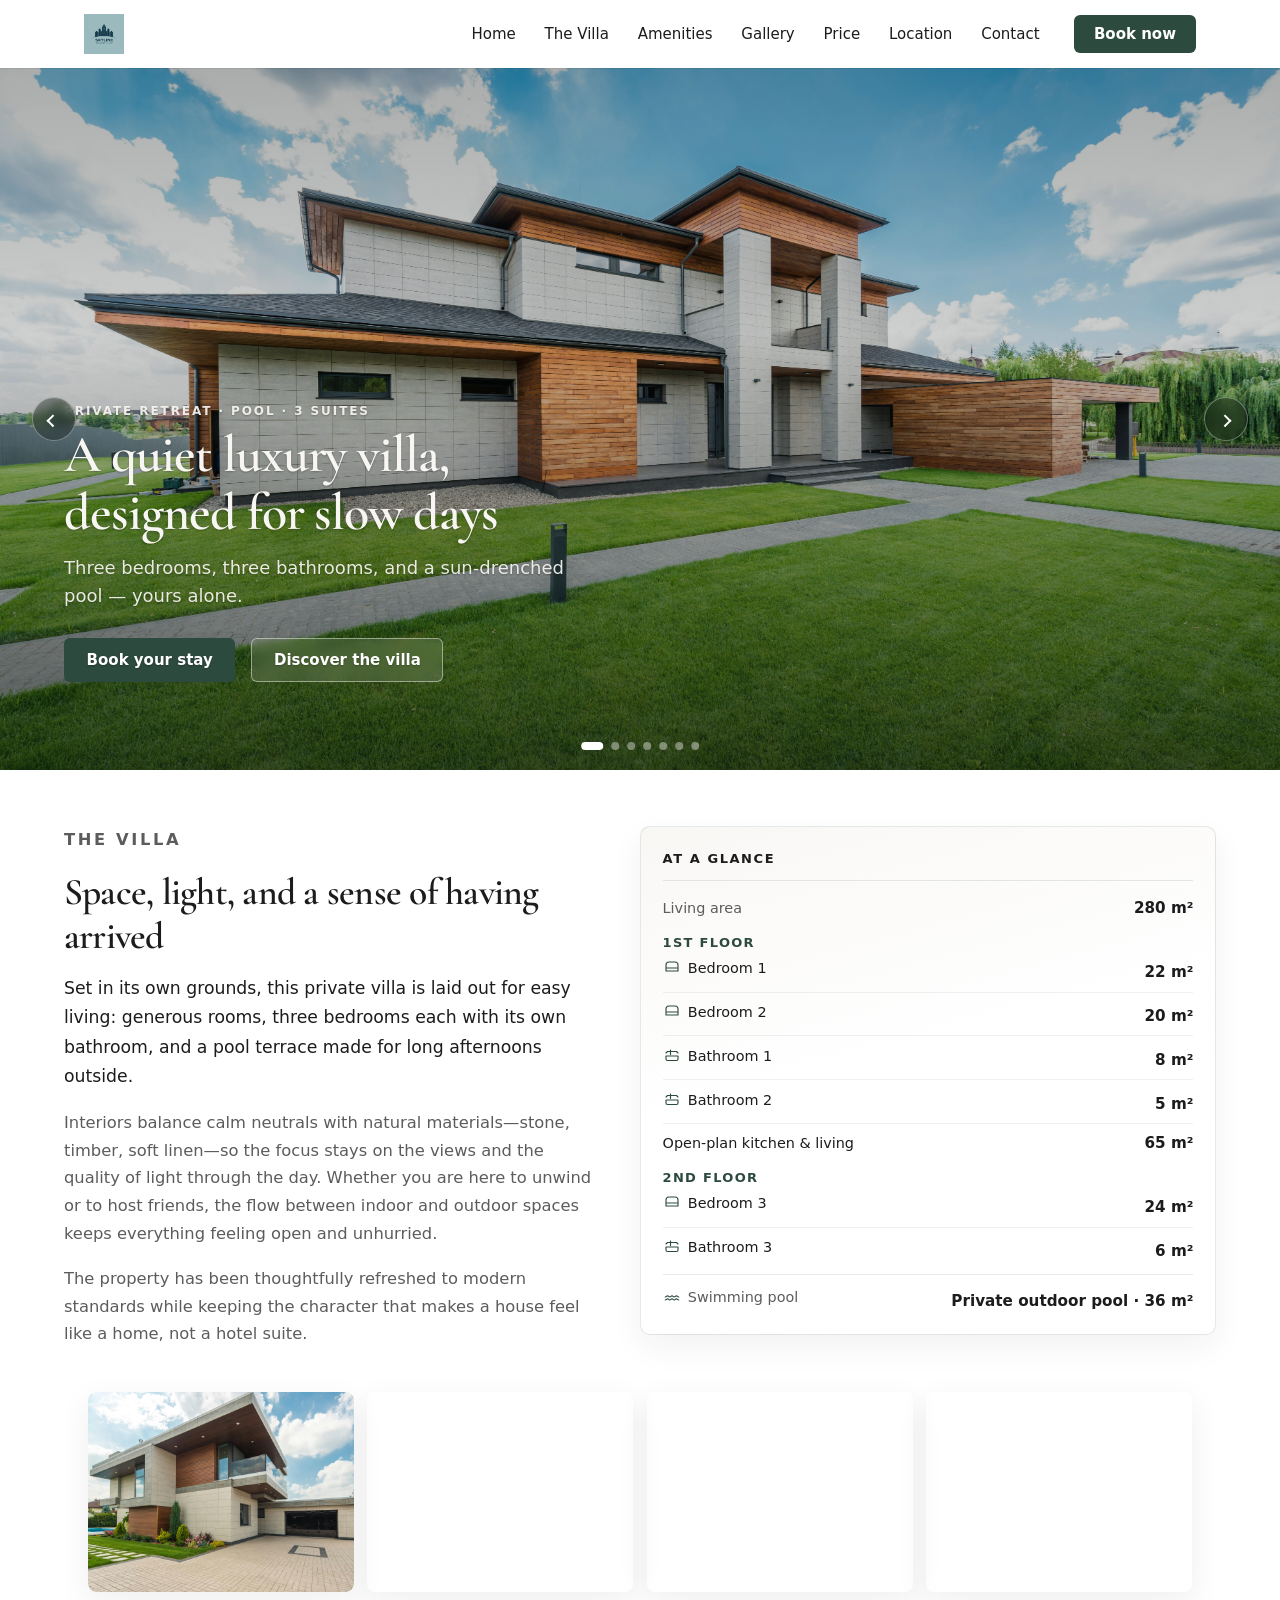
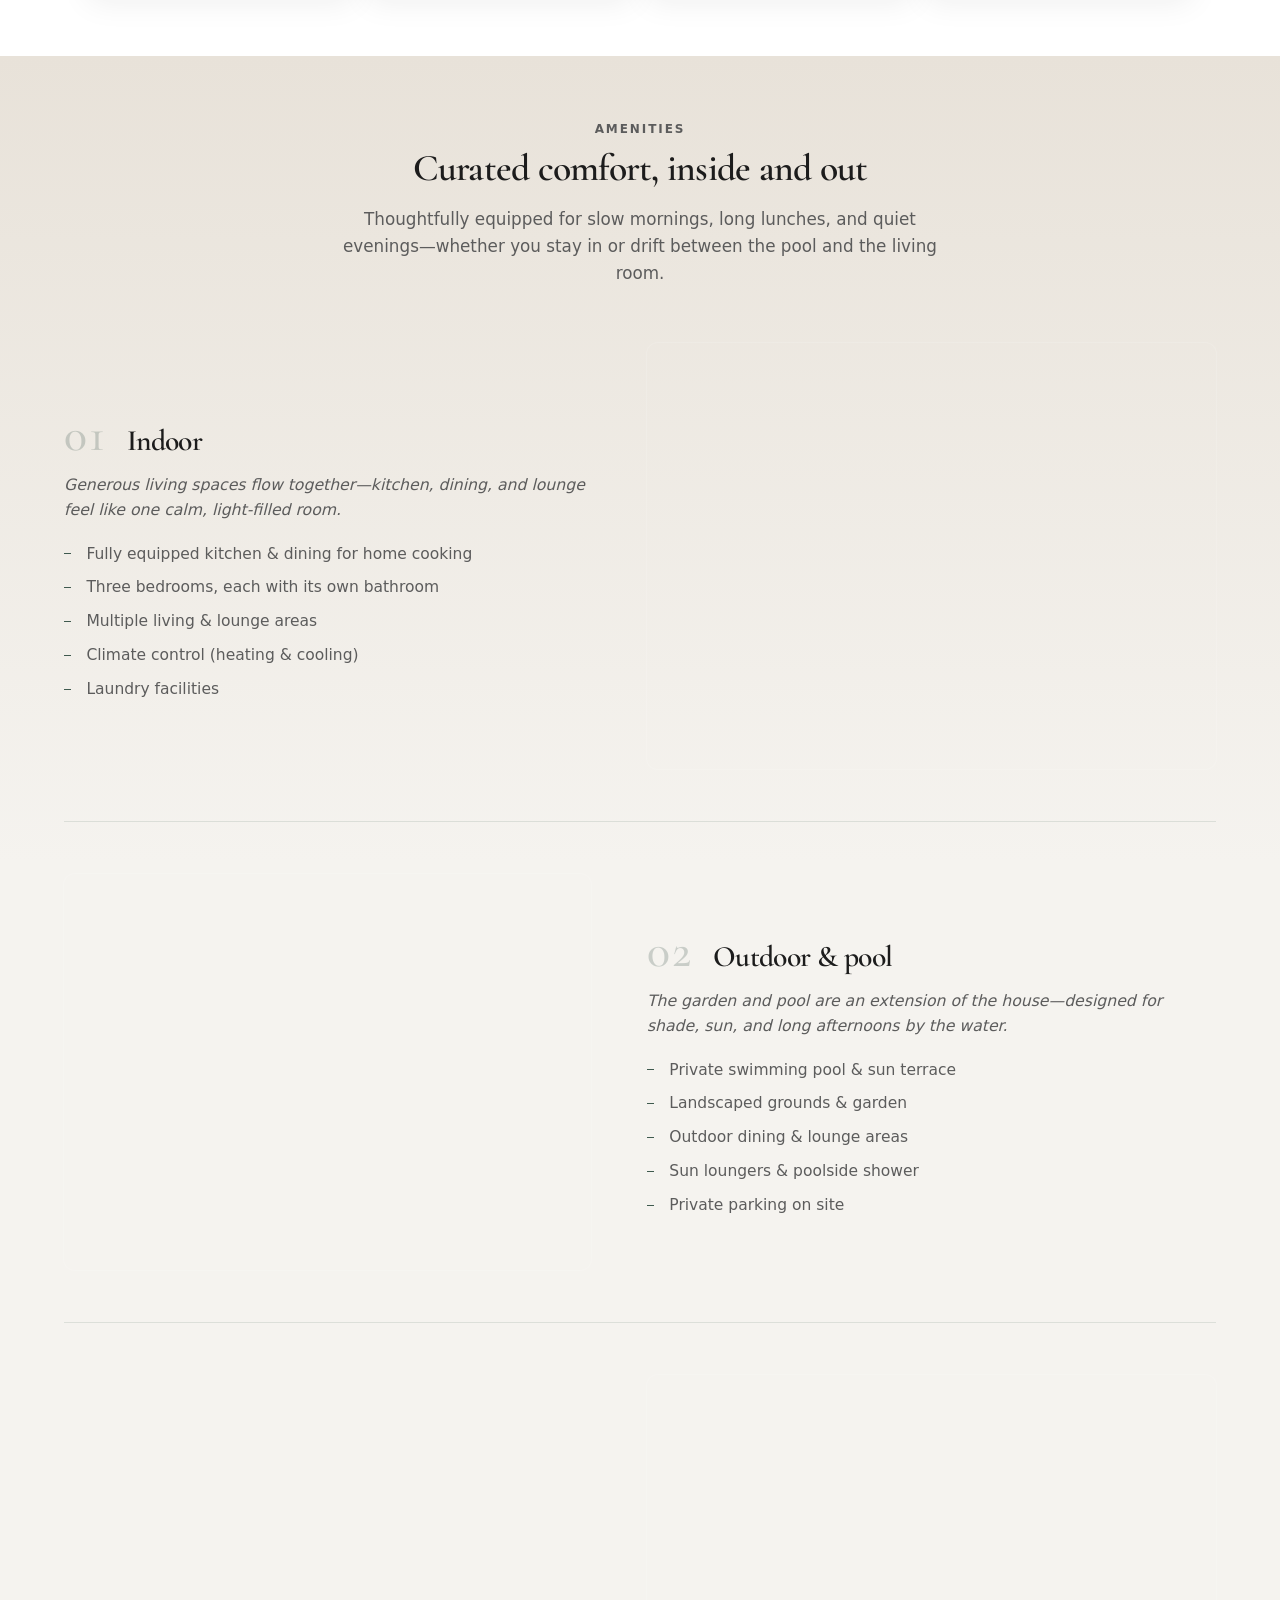
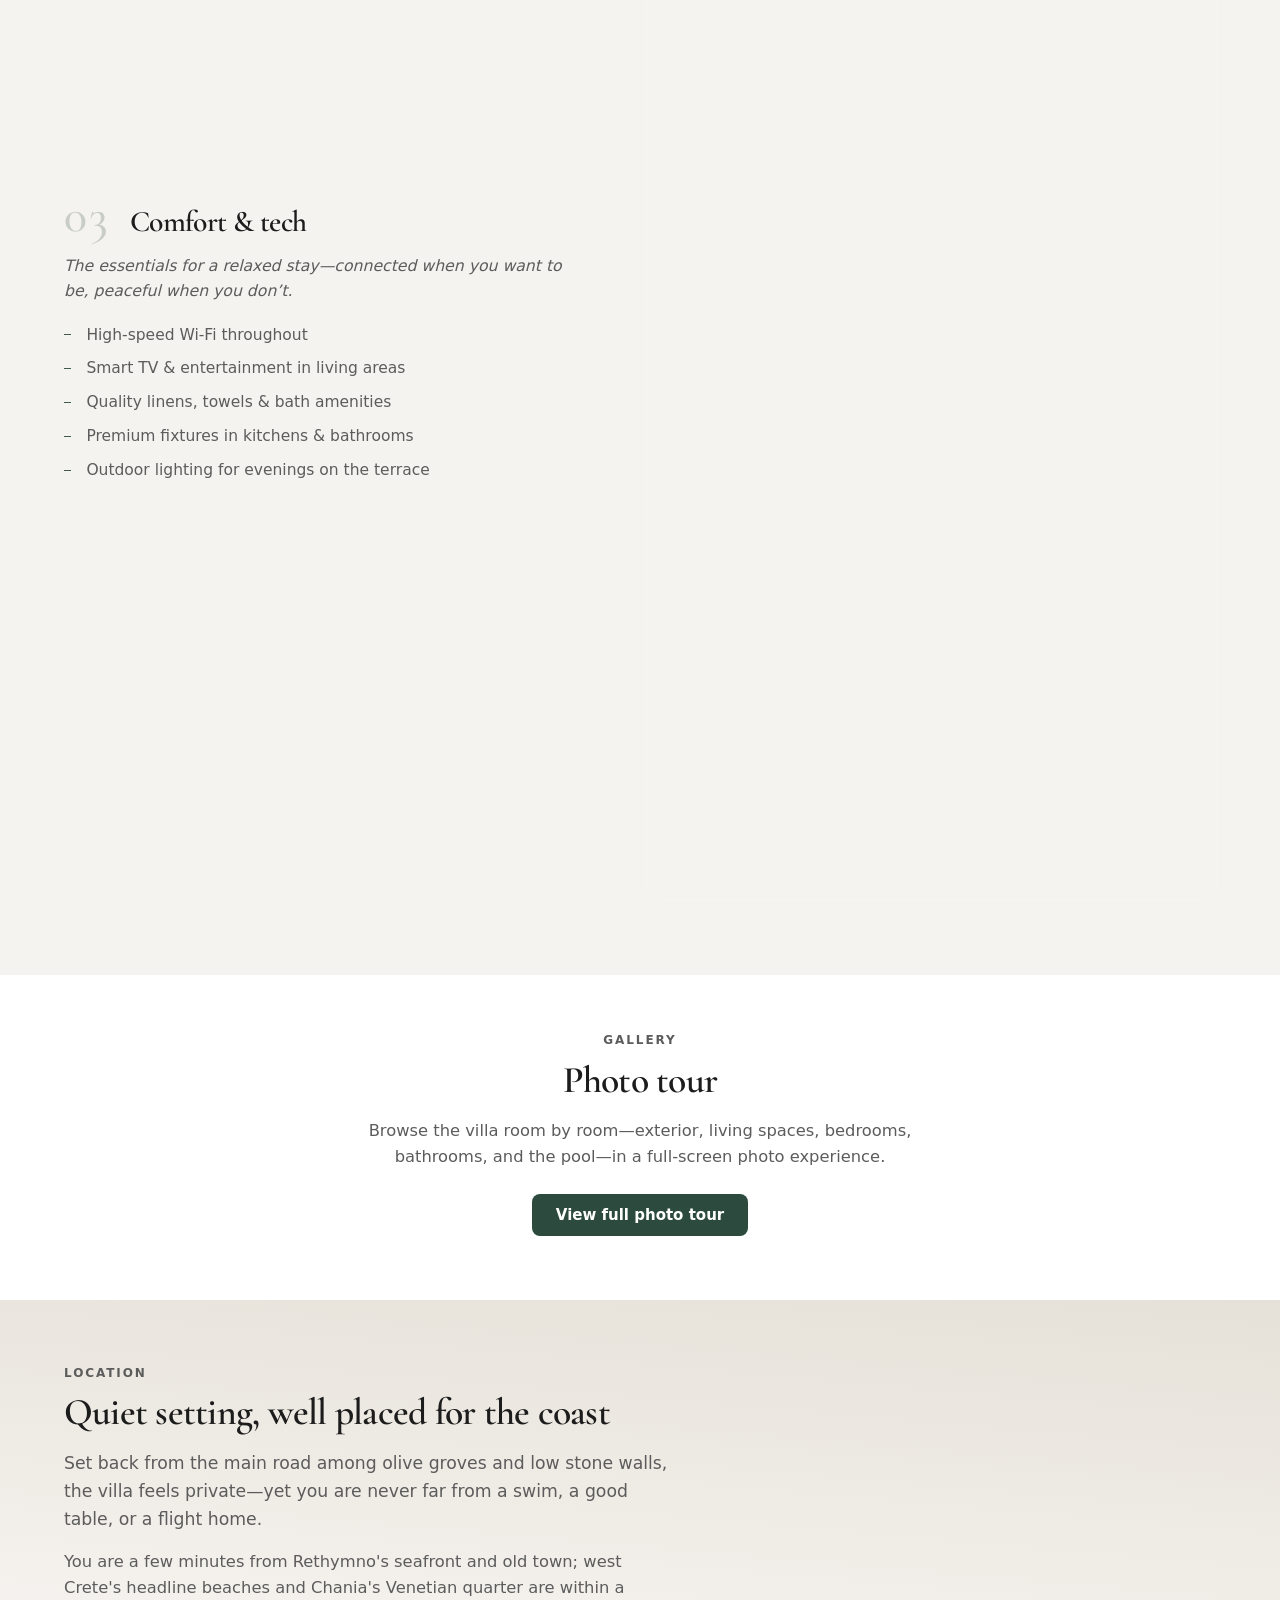
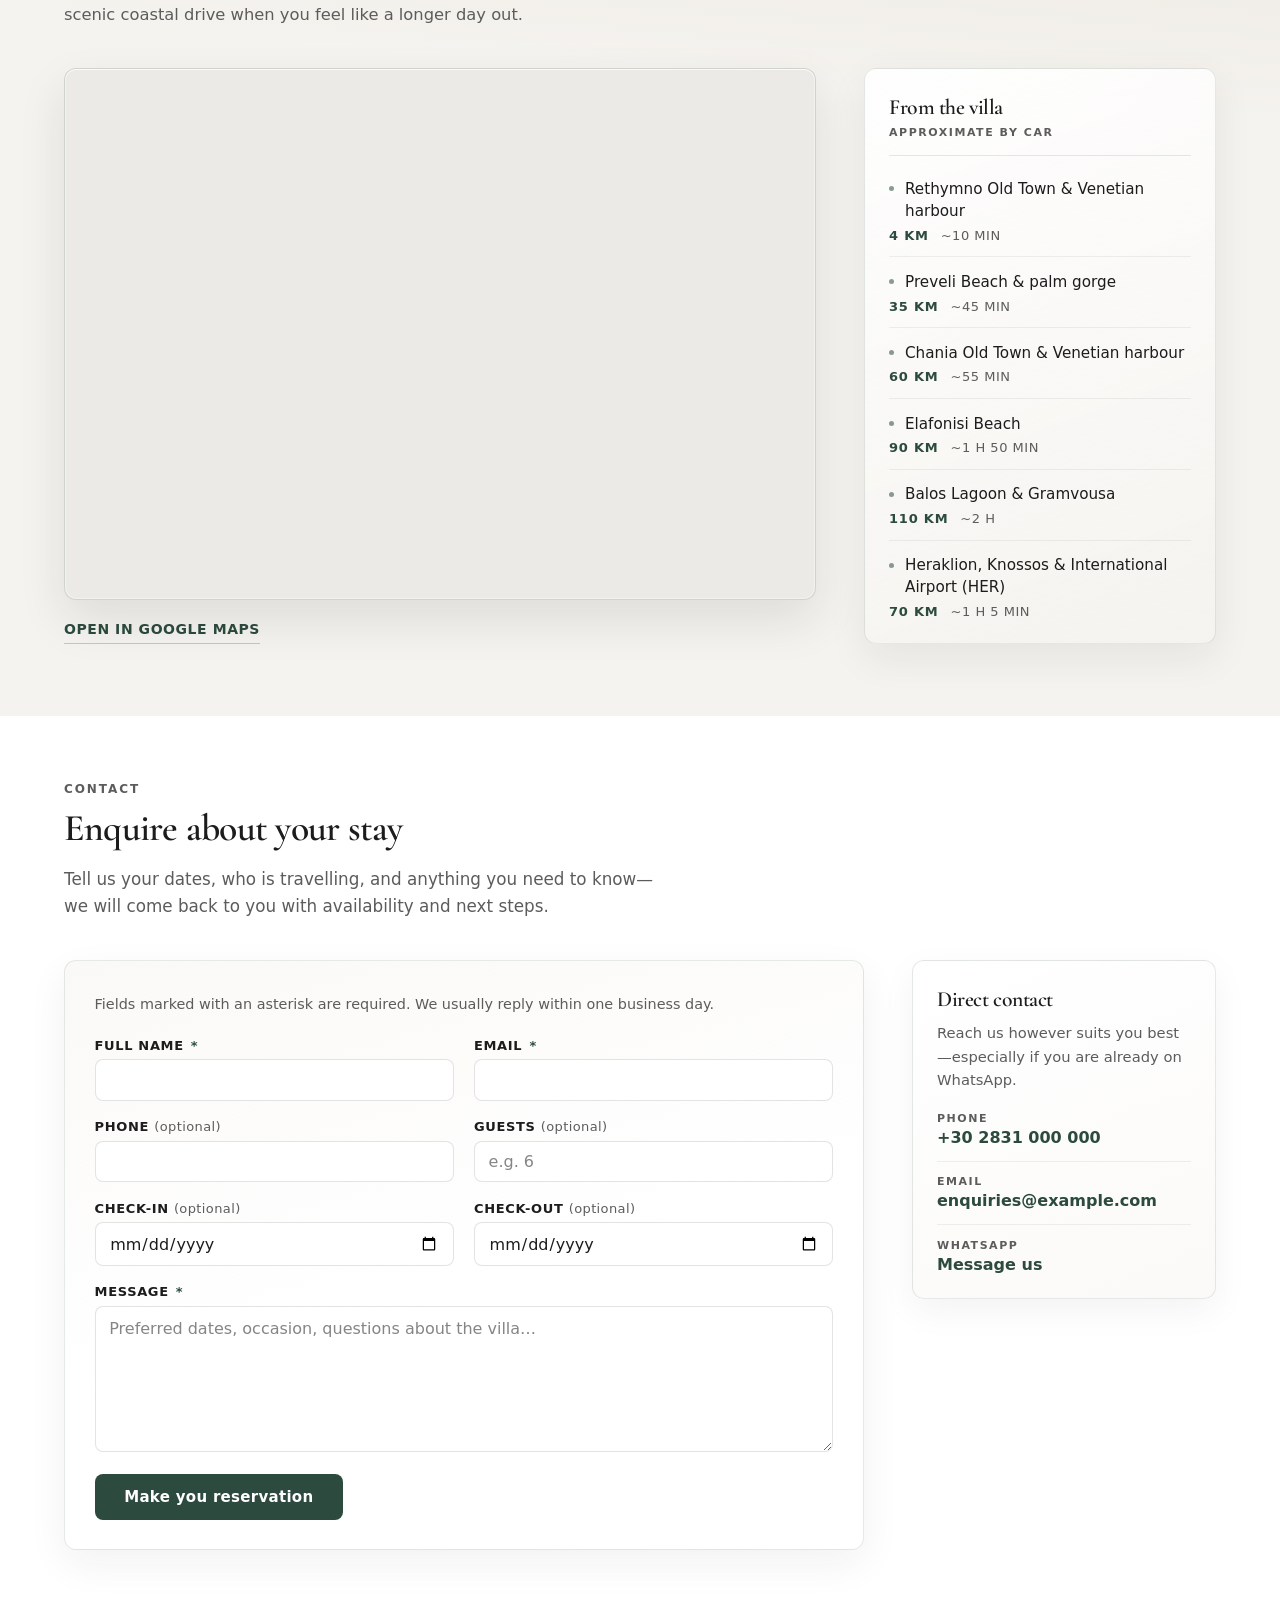
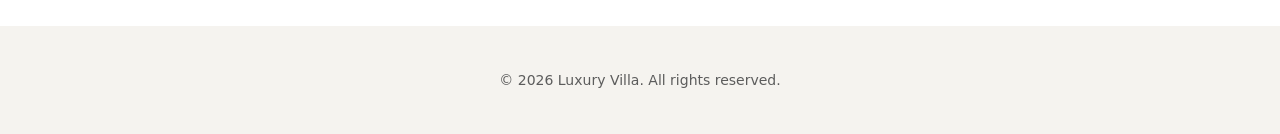
==== commit e773d64d: "Pricing page is created and tailored." ====
--- a/index.html
+++ b/index.html
@@ -45,6 +45,7 @@
               <li><a class="nav__link" href="#the-villa">The Villa</a></li>
               <li><a class="nav__link" href="#amenities">Amenities</a></li>
               <li><a class="nav__link" href="gallery.html">Gallery</a></li>
+              <li><a class="nav__link" href="rates.html">Price</a></li>
               <li><a class="nav__link" href="#location">Location</a></li>
               <li><a class="nav__link" href="#contact">Contact</a></li>
             </ul>
--- a/styles.css
+++ b/styles.css
@@ -2149,6 +2149,963 @@
   }
 }
 
+/* ─── Rates hero ──────────────────────────────────────────── */
+
+.rates-hero {
+  position: relative;
+  padding: 5.5rem 1.5rem 4rem;
+  text-align: center;
+  color: #fff;
+  overflow: hidden;
+}
+
+.rates-hero__media {
+  position: absolute;
+  inset: 0;
+  left: 50%;
+  width: 100vw;
+  transform: translateX(-50%);
+  z-index: 0;
+}
+
+.rates-hero__media img {
+  width: 100%;
+  height: 100%;
+  object-fit: cover;
+  filter: grayscale(30%) brightness(0.55);
+  transform: scale(1.04);
+}
+
+.rates-hero__scrim {
+  position: absolute;
+  inset: 0;
+  left: 50%;
+  width: 100vw;
+  transform: translateX(-50%);
+  z-index: 1;
+  background: linear-gradient(
+    165deg,
+    rgba(44, 74, 62, 0.82) 0%,
+    rgba(31, 54, 44, 0.78) 45%,
+    rgba(22, 40, 32, 0.88) 100%
+  );
+}
+
+.rates-hero .section__eyebrow {
+  color: rgba(255, 255, 255, 0.62);
+}
+
+.rates-hero__inner {
+  position: relative;
+  z-index: 2;
+  max-width: 40rem;
+  margin: 0 auto;
+}
+
+.rates-hero__title {
+  margin: 0 0 1rem;
+  font-family: var(--font-display);
+  font-size: clamp(2rem, 5vw, 3rem);
+  font-weight: 600;
+  line-height: 1.1;
+  letter-spacing: -0.025em;
+  color: #fff;
+}
+
+.rates-hero__sub {
+  margin: 0;
+  font-size: 1.05rem;
+  line-height: 1.65;
+  color: rgba(255, 255, 255, 0.78);
+}
+
+/* ─── Prices panel (photo + cards) ───────────────────────── */
+
+.section--prices-panel {
+  position: relative;
+  max-width: none;
+  margin: 0;
+  padding: 4rem 1.5rem 4.5rem;
+  overflow: hidden;
+}
+
+.rates-prices__media {
+  position: absolute;
+  inset: 0;
+  left: 50%;
+  width: 100vw;
+  transform: translateX(-50%);
+  z-index: 0;
+}
+
+.rates-prices__media img {
+  width: 100%;
+  height: 100%;
+  object-fit: cover;
+  filter: grayscale(45%) blur(3px) brightness(0.92);
+  transform: scale(1.08);
+}
+
+.rates-prices__overlay {
+  position: absolute;
+  inset: 0;
+  left: 50%;
+  width: 100vw;
+  transform: translateX(-50%);
+  z-index: 1;
+  background: linear-gradient(
+    175deg,
+    rgba(72, 56, 44, 0.88) 0%,
+    rgba(92, 74, 58, 0.82) 42%,
+    rgba(58, 46, 38, 0.9) 100%
+  );
+}
+
+.seasons__inner--on-photo {
+  position: relative;
+  z-index: 2;
+  max-width: 72rem;
+  margin: 0 auto;
+}
+
+.seasons__header--center {
+  max-width: 38rem;
+  margin: 0 auto 2.5rem;
+  text-align: center;
+}
+
+.section__title--on-photo {
+  color: #fdf8f3;
+}
+
+.seasons__note--on-photo {
+  margin: 0.75rem 0 0;
+  font-size: 0.98rem;
+  line-height: 1.65;
+  color: rgba(253, 248, 243, 0.78);
+}
+
+.seasons__grid {
+  display: grid;
+  gap: 1.25rem;
+}
+
+.seasons__grid--three {
+  grid-template-columns: 1fr;
+}
+
+@media (min-width: 900px) {
+  .seasons__grid--three {
+    grid-template-columns: repeat(3, minmax(0, 1fr));
+  }
+}
+
+.seasons__action {
+  margin-top: 2.25rem;
+  text-align: center;
+}
+
+.seasons__book-btn {
+  display: inline-flex;
+  align-items: center;
+  justify-content: center;
+  min-height: 3rem;
+  padding: 0.85rem 2.5rem;
+  font-size: 0.9375rem;
+  font-weight: 600;
+  letter-spacing: 0.06em;
+  text-transform: uppercase;
+  color: #3a2e26;
+  text-decoration: none;
+  background: linear-gradient(135deg, #f0dcc4 0%, #e8c9a8 45%, #ddb892 100%);
+  border: 1px solid rgba(255, 255, 255, 0.35);
+  border-radius: 8px;
+  box-shadow: 0 8px 28px rgba(0, 0, 0, 0.2);
+  transition: transform 0.2s ease, box-shadow 0.2s ease;
+}
+
+.seasons__book-btn:hover {
+  transform: translateY(-2px);
+  box-shadow: 0 12px 36px rgba(0, 0, 0, 0.25);
+}
+
+.seasons__book-btn:focus-visible {
+  outline: 2px solid #fdf8f3;
+  outline-offset: 4px;
+}
+
+.rate-card {
+  position: relative;
+  display: flex;
+  flex-direction: column;
+  border-radius: 14px;
+  border: 1px solid rgba(200, 168, 130, 0.35);
+  background: linear-gradient(
+    165deg,
+    #fffaf4 0%,
+    #f5ebe0 48%,
+    #efe2d4 100%
+  );
+  box-shadow:
+    0 1px 0 rgba(255, 255, 255, 0.65) inset,
+    0 14px 40px rgba(58, 46, 38, 0.12);
+  overflow: hidden;
+  transition: transform 0.25s ease, box-shadow 0.25s ease;
+}
+
+.rate-card:hover {
+  transform: translateY(-4px);
+  box-shadow:
+    0 1px 0 rgba(255, 255, 255, 0.7) inset,
+    0 20px 50px rgba(58, 46, 38, 0.18);
+}
+
+.rate-card--peak {
+  border-color: rgba(184, 140, 90, 0.55);
+  background: linear-gradient(
+    165deg,
+    #fff6eb 0%,
+    #f2dcc6 40%,
+    #e8cdb0 100%
+  );
+  box-shadow:
+    0 0 0 1px rgba(184, 140, 90, 0.25),
+    0 16px 44px rgba(122, 91, 46, 0.18);
+}
+
+.rate-card--shoulder {
+  border-color: rgba(188, 160, 130, 0.4);
+  background: linear-gradient(
+    165deg,
+    #fdf9f4 0%,
+    #f0e6da 50%,
+    #e8ddd0 100%
+  );
+}
+
+.rate-card--holiday {
+  border-color: rgba(160, 120, 88, 0.45);
+  background: linear-gradient(
+    165deg,
+    #faf5ef 0%,
+    #ebe0d4 55%,
+    #e2d4c4 100%
+  );
+}
+
+.rate-card__ribbon {
+  position: absolute;
+  top: 0.85rem;
+  right: -2rem;
+  padding: 0.28rem 2.5rem;
+  font-size: 0.6875rem;
+  font-weight: 700;
+  letter-spacing: 0.1em;
+  text-transform: uppercase;
+  color: #3a2e26;
+  background: linear-gradient(135deg, #e8c9a8 0%, #d4a574 100%);
+  transform: rotate(35deg);
+  transform-origin: center;
+  z-index: 1;
+}
+
+.rate-card__badge {
+  position: absolute;
+  top: 0.75rem;
+  left: 0.75rem;
+  padding: 0.3rem 0.7rem;
+  font-size: 0.6875rem;
+  font-weight: 700;
+  letter-spacing: 0.1em;
+  text-transform: uppercase;
+  color: #fff;
+  background: linear-gradient(135deg, #8b5c3a 0%, #c49a6c 100%);
+  border-radius: 5px;
+  z-index: 1;
+}
+
+.rate-card__head {
+  padding: 1.85rem 1.35rem 1.15rem;
+}
+
+.rate-card--peak .rate-card__head {
+  padding-top: 2.4rem;
+}
+
+.rate-card--holiday .rate-card__head {
+  padding-top: 2.4rem;
+}
+
+.rate-card__season {
+  display: block;
+  font-family: var(--font-display);
+  font-size: 1.35rem;
+  font-weight: 600;
+  letter-spacing: -0.02em;
+  color: #3a2e26;
+  line-height: 1.2;
+}
+
+.rate-card__months {
+  display: block;
+  margin-top: 0.3rem;
+  font-size: 0.8rem;
+  font-weight: 600;
+  letter-spacing: 0.08em;
+  text-transform: uppercase;
+  color: rgba(58, 46, 38, 0.65);
+}
+
+.rate-card__body {
+  flex: 1;
+  padding: 0 1.35rem;
+}
+
+.rate-card__prices {
+  display: flex;
+  flex-direction: column;
+  gap: 0.6rem;
+  padding-bottom: 1rem;
+  border-bottom: 1px solid rgba(122, 91, 46, 0.15);
+}
+
+.rate-card__price-row {
+  display: flex;
+  align-items: baseline;
+  justify-content: space-between;
+  gap: 0.5rem;
+}
+
+.rate-card__day-label {
+  font-size: 0.8125rem;
+  font-weight: 500;
+  color: rgba(58, 46, 38, 0.62);
+}
+
+.rate-card__amount {
+  font-family: var(--font-display);
+  font-size: 1.55rem;
+  font-weight: 600;
+  letter-spacing: -0.02em;
+  color: #3a2e26;
+}
+
+.rate-card__per {
+  font-family: var(--font-sans);
+  font-size: 0.75rem;
+  font-weight: 500;
+  letter-spacing: 0.02em;
+  color: rgba(58, 46, 38, 0.55);
+}
+
+.rate-card__price-row--weekend .rate-card__amount {
+  font-size: 1.2rem;
+}
+
+.rate-card__amount--note {
+  font-family: var(--font-sans);
+  font-size: 1rem;
+  font-weight: 600;
+  letter-spacing: 0.02em;
+}
+
+.rate-card__details {
+  display: grid;
+  grid-template-columns: repeat(2, 1fr);
+  gap: 0.5rem;
+  margin: 1rem 0 0;
+}
+
+.rate-card__detail {
+  display: flex;
+  flex-direction: column;
+  gap: 0.15rem;
+}
+
+.rate-card__detail dt {
+  font-size: 0.6875rem;
+  font-weight: 600;
+  letter-spacing: 0.1em;
+  text-transform: uppercase;
+  color: rgba(58, 46, 38, 0.5);
+}
+
+.rate-card__detail dd {
+  margin: 0;
+  font-size: 0.95rem;
+  font-weight: 600;
+  color: #3a2e26;
+}
+
+.rate-card__promo {
+  margin: 1rem 0 0;
+  padding: 0.85rem;
+  font-size: 0.875rem;
+  line-height: 1.55;
+  color: var(--color-text);
+  background: linear-gradient(135deg, rgba(122, 91, 46, 0.08) 0%, rgba(194, 154, 82, 0.1) 100%);
+  border-radius: 8px;
+}
+
+.rate-card__promo strong {
+  color: #7a4f2e;
+}
+
+.rate-card__promo--soft {
+  background: rgba(255, 255, 255, 0.45);
+  border: 1px solid rgba(184, 140, 90, 0.2);
+}
+
+/* ─── Included strip ──────────────────────────────────────── */
+
+.rates-strip-figure {
+  margin: 0 auto 2.25rem;
+  max-width: 72rem;
+  padding: 0 1.5rem;
+  border-radius: 14px;
+  overflow: hidden;
+  box-shadow: 0 16px 48px rgba(58, 46, 38, 0.1);
+}
+
+.rates-strip-figure img {
+  display: block;
+  width: 100%;
+  height: auto;
+  aspect-ratio: 21 / 9;
+  object-fit: cover;
+}
+
+.rates-strip-figure--narrow {
+  margin-top: 2.5rem;
+  margin-bottom: 0;
+}
+
+.rates-strip-figure--narrow img {
+  aspect-ratio: 24 / 9;
+}
+
+.section--included {
+  position: relative;
+  max-width: none;
+  margin: 0;
+  padding: 3.5rem 1.5rem 4rem;
+}
+
+.section--included::before {
+  content: "";
+  position: absolute;
+  inset: 0;
+  left: 50%;
+  z-index: -1;
+  width: 100vw;
+  transform: translateX(-50%);
+  background: var(--color-surface);
+}
+
+.included__inner {
+  max-width: 72rem;
+  margin: 0 auto;
+  text-align: center;
+}
+
+.included__inner .section__title {
+  margin-bottom: 2rem;
+}
+
+.included__grid {
+  list-style: none;
+  margin: 0;
+  padding: 0;
+  display: grid;
+  gap: 1.25rem;
+  grid-template-columns: repeat(2, minmax(0, 1fr));
+}
+
+.included__grid--six {
+  grid-template-columns: repeat(2, minmax(0, 1fr));
+}
+
+@media (min-width: 720px) {
+  .included__grid--six {
+    grid-template-columns: repeat(3, minmax(0, 1fr));
+  }
+}
+
+.included__item {
+  display: flex;
+  flex-direction: column;
+  align-items: center;
+  gap: 0.4rem;
+  padding: 1.25rem 0.75rem;
+  border-radius: 10px;
+  border: 1px solid rgba(184, 140, 90, 0.18);
+  background: linear-gradient(165deg, rgba(255, 250, 244, 0.9) 0%, rgba(245, 235, 224, 0.65) 100%);
+}
+
+.included__icon {
+  display: flex;
+  align-items: center;
+  justify-content: center;
+  width: 2.75rem;
+  height: 2.75rem;
+  border-radius: 50%;
+  background: rgba(184, 140, 90, 0.12);
+  color: #5c4a38;
+  margin-bottom: 0.25rem;
+}
+
+.included__item strong {
+  font-size: 0.875rem;
+  font-weight: 600;
+  color: var(--color-text);
+}
+
+.included__desc {
+  font-size: 0.8rem;
+  color: var(--color-text-muted);
+  text-align: center;
+  line-height: 1.4;
+}
+
+/* ─── Gift section ────────────────────────────────────────── */
+
+.section--gift {
+  position: relative;
+  max-width: none;
+  margin: 0;
+  padding: 4.5rem 1.5rem 4rem;
+}
+
+.section--gift::before {
+  content: "";
+  position: absolute;
+  inset: 0;
+  left: 50%;
+  z-index: -1;
+  width: 100vw;
+  transform: translateX(-50%);
+  background: linear-gradient(
+    180deg,
+    #f5f3ef 0%,
+    #ede8e0 50%,
+    #f5f3ef 100%
+  );
+}
+
+.gift__split {
+  display: grid;
+  gap: 2rem 2.5rem;
+  align-items: center;
+  max-width: 72rem;
+  margin: 0 auto 2.75rem;
+  padding: 0 1.5rem;
+}
+
+@media (min-width: 900px) {
+  .gift__split {
+    grid-template-columns: minmax(0, 1fr) minmax(0, 1.1fr);
+  }
+}
+
+.gift__figure {
+  margin: 0;
+  border-radius: 14px;
+  overflow: hidden;
+  box-shadow: 0 16px 48px rgba(58, 46, 38, 0.12);
+}
+
+.gift__figure img {
+  display: block;
+  width: 100%;
+  height: auto;
+  aspect-ratio: 4 / 5;
+  object-fit: cover;
+}
+
+.gift__content .section__eyebrow {
+  margin-bottom: 0.5rem;
+}
+
+.gift__content .section__title {
+  margin-bottom: 1rem;
+}
+
+.gift__lead {
+  margin: 0 0 0.85rem;
+  font-size: 1.06rem;
+  font-weight: 500;
+  line-height: 1.65;
+  color: var(--color-text);
+}
+
+.gift__sub {
+  margin: 0;
+  font-size: 0.95rem;
+  line-height: 1.65;
+  color: var(--color-text-muted);
+}
+
+.gift__inner--cards {
+  max-width: 72rem;
+  margin: 0 auto;
+  padding: 0 1.5rem;
+}
+
+.gift__options {
+  display: grid;
+  gap: 1.25rem;
+}
+
+.gift__options--three {
+  grid-template-columns: 1fr;
+}
+
+@media (min-width: 720px) {
+  .gift__options--three {
+    grid-template-columns: repeat(3, minmax(0, 1fr));
+  }
+}
+
+.gift__action {
+  margin-top: 2rem;
+  text-align: center;
+}
+
+.gift__buy-btn {
+  display: inline-flex;
+  align-items: center;
+  justify-content: center;
+  min-height: 3rem;
+  padding: 0.85rem 2.25rem;
+  font-size: 0.9375rem;
+  font-weight: 600;
+  letter-spacing: 0.04em;
+  color: #fff;
+  text-decoration: none;
+  background: linear-gradient(135deg, #8b5c3a 0%, #6b4423 100%);
+  border-radius: 8px;
+  border: 1px solid rgba(255, 255, 255, 0.2);
+  box-shadow: 0 10px 32px rgba(107, 68, 35, 0.25);
+  transition: transform 0.2s ease, box-shadow 0.2s ease;
+}
+
+.gift__buy-btn:hover {
+  transform: translateY(-2px);
+  box-shadow: 0 14px 40px rgba(107, 68, 35, 0.3);
+}
+
+.gift__buy-btn:focus-visible {
+  outline: 2px solid var(--color-accent);
+  outline-offset: 3px;
+}
+
+.gift-card {
+  position: relative;
+  display: flex;
+  flex-direction: column;
+  align-items: center;
+  gap: 0.5rem;
+  padding: 2rem 1.25rem 1.75rem;
+  border-radius: 14px;
+  border: 1px solid rgba(184, 140, 90, 0.22);
+  background: linear-gradient(
+    155deg,
+    rgba(255, 250, 244, 0.98) 0%,
+    rgba(245, 235, 224, 0.75) 100%
+  );
+  box-shadow: 0 10px 32px rgba(58, 46, 38, 0.07);
+  text-align: center;
+  overflow: hidden;
+  transition: transform 0.25s ease, box-shadow 0.25s ease;
+}
+
+.gift-card:hover {
+  transform: translateY(-4px);
+  box-shadow: 0 18px 48px rgba(28, 28, 28, 0.1);
+}
+
+.gift-card__shimmer {
+  position: absolute;
+  top: 0;
+  left: -100%;
+  width: 60%;
+  height: 100%;
+  background: linear-gradient(
+    100deg,
+    transparent 0%,
+    rgba(255, 255, 255, 0.5) 50%,
+    transparent 100%
+  );
+  transform: skewX(-20deg);
+  pointer-events: none;
+  opacity: 0;
+  transition: none;
+}
+
+.gift-card:hover .gift-card__shimmer {
+  animation: gift-shimmer 0.75s ease forwards;
+}
+
+@keyframes gift-shimmer {
+  0% {
+    left: -60%;
+    opacity: 1;
+  }
+  100% {
+    left: 120%;
+    opacity: 0;
+  }
+}
+
+.gift-card--featured {
+  border-color: rgba(184, 140, 90, 0.45);
+  box-shadow:
+    0 0 0 1px rgba(184, 140, 90, 0.25),
+    0 14px 42px rgba(122, 91, 46, 0.12);
+  background: linear-gradient(
+    165deg,
+    #fffaf4 0%,
+    #f5ebe0 100%
+  );
+}
+
+.gift-card--custom {
+  border-style: dashed;
+  border-color: rgba(184, 140, 90, 0.35);
+  background: rgba(255, 250, 244, 0.5);
+}
+
+.gift-card__tag {
+  font-size: 0.6875rem;
+  font-weight: 700;
+  letter-spacing: 0.12em;
+  text-transform: uppercase;
+  color: #6b4423;
+}
+
+.gift-card__value {
+  font-family: var(--font-display);
+  font-size: 2rem;
+  font-weight: 600;
+  letter-spacing: -0.03em;
+  color: var(--color-text);
+  line-height: 1.1;
+}
+
+.gift-card--custom .gift-card__value {
+  font-size: 1.5rem;
+}
+
+.gift-card__save {
+  display: inline-block;
+  padding: 0.2rem 0.6rem;
+  font-size: 0.6875rem;
+  font-weight: 700;
+  letter-spacing: 0.08em;
+  text-transform: uppercase;
+  color: #fff;
+  background: linear-gradient(135deg, #7a5b2e 0%, #c29a52 100%);
+  border-radius: 4px;
+}
+
+.gift-card__desc {
+  font-size: 0.875rem;
+  line-height: 1.5;
+  color: var(--color-text-muted);
+  margin-bottom: 0.25rem;
+}
+
+/* ─── Policies ────────────────────────────────────────────── */
+
+.section--rates-policies {
+  position: relative;
+  max-width: none;
+  margin: 0;
+  padding: 3.5rem 1.5rem 4rem;
+}
+
+.section--rates-policies::before {
+  content: "";
+  position: absolute;
+  inset: 0;
+  left: 50%;
+  z-index: -1;
+  width: 100vw;
+  transform: translateX(-50%);
+  background: var(--color-surface);
+}
+
+.policies__inner {
+  max-width: 72rem;
+  margin: 0 auto;
+  padding: 0 1.5rem;
+}
+
+.policies__inner .section__title {
+  margin-bottom: 1.75rem;
+  text-align: center;
+}
+
+.policies__grid {
+  display: grid;
+  gap: 1.25rem;
+}
+
+.policies__grid--three {
+  grid-template-columns: 1fr;
+}
+
+@media (min-width: 720px) {
+  .policies__grid--three {
+    grid-template-columns: repeat(3, minmax(0, 1fr));
+  }
+}
+
+.policy-card {
+  padding: 1.35rem 1.25rem;
+  border-radius: 10px;
+  border: 1px solid rgba(184, 140, 90, 0.18);
+  background: linear-gradient(165deg, rgba(255, 250, 244, 0.95) 0%, rgba(245, 235, 224, 0.5) 100%);
+}
+
+.policy-card__title {
+  margin: 0 0 0.6rem;
+  font-family: var(--font-sans);
+  font-size: 0.9375rem;
+  font-weight: 700;
+  color: var(--color-text);
+}
+
+.policy-card p {
+  margin: 0;
+  font-size: 0.875rem;
+  line-height: 1.6;
+  color: var(--color-text-muted);
+}
+
+/* ─── Rates CTA ───────────────────────────────────────────── */
+
+.section--rates-cta {
+  position: relative;
+  max-width: none;
+  margin: 0;
+  padding: 4.5rem 1.5rem 5rem;
+  text-align: center;
+  overflow: hidden;
+}
+
+.rates-cta__media {
+  position: absolute;
+  inset: 0;
+  left: 50%;
+  width: 100vw;
+  transform: translateX(-50%);
+  z-index: 0;
+}
+
+.rates-cta__media img {
+  width: 100%;
+  height: 100%;
+  object-fit: cover;
+  filter: grayscale(25%) brightness(0.5);
+  transform: scale(1.03);
+}
+
+.rates-cta__scrim {
+  position: absolute;
+  inset: 0;
+  left: 50%;
+  width: 100vw;
+  transform: translateX(-50%);
+  z-index: 1;
+  background: linear-gradient(
+    180deg,
+    rgba(44, 74, 62, 0.75) 0%,
+    rgba(31, 54, 44, 0.82) 100%
+  );
+}
+
+.rates-cta__inner {
+  position: relative;
+  z-index: 2;
+  max-width: 34rem;
+  margin: 0 auto;
+}
+
+.rates-cta__title {
+  margin: 0 0 0.75rem;
+  font-family: var(--font-display);
+  font-size: clamp(1.75rem, 4vw, 2.4rem);
+  font-weight: 600;
+  line-height: 1.15;
+  letter-spacing: -0.02em;
+  color: var(--color-text);
+}
+
+.rates-cta__title--light {
+  color: #fdf8f3;
+}
+
+.rates-cta__text {
+  margin: 0 0 1.5rem;
+  font-size: 1.02rem;
+  line-height: 1.65;
+  color: var(--color-text-muted);
+}
+
+.rates-cta__text--light {
+  color: rgba(253, 248, 243, 0.78);
+}
+
+.rates-cta__btn {
+  display: inline-flex;
+  align-items: center;
+  justify-content: center;
+  min-height: 2.85rem;
+  padding: 0.75rem 2rem;
+  font-size: 0.9375rem;
+  font-weight: 600;
+  letter-spacing: 0.02em;
+  color: #fff;
+  text-decoration: none;
+  background: var(--color-accent);
+  border-radius: 8px;
+  transition: background 0.2s ease;
+}
+
+.rates-cta__btn--on-dark {
+  background: linear-gradient(135deg, #f0dcc4 0%, #ddb892 100%);
+  color: #3a2e26;
+}
+
+.rates-cta__btn--on-dark:hover {
+  background: linear-gradient(135deg, #f5e4d2 0%, #e8c9a8 100%);
+}
+
+.rates-cta__btn:focus-visible {
+  outline: 2px solid #fdf8f3;
+  outline-offset: 3px;
+}
+
+@media (prefers-reduced-motion: reduce) {
+  .rate-card,
+  .gift-card,
+  .rates-hero__media img,
+  .rates-prices__media img,
+  .rates-cta__media img {
+    transition: none;
+  }
+
+  .gift-card:hover .gift-card__shimmer {
+    animation: none;
+  }
+
+  .seasons__book-btn:hover,
+  .gift__buy-btn:hover {
+    transform: none;
+  }
+}
+
 footer {
   padding: 2rem 1.25rem;
   text-align: center;
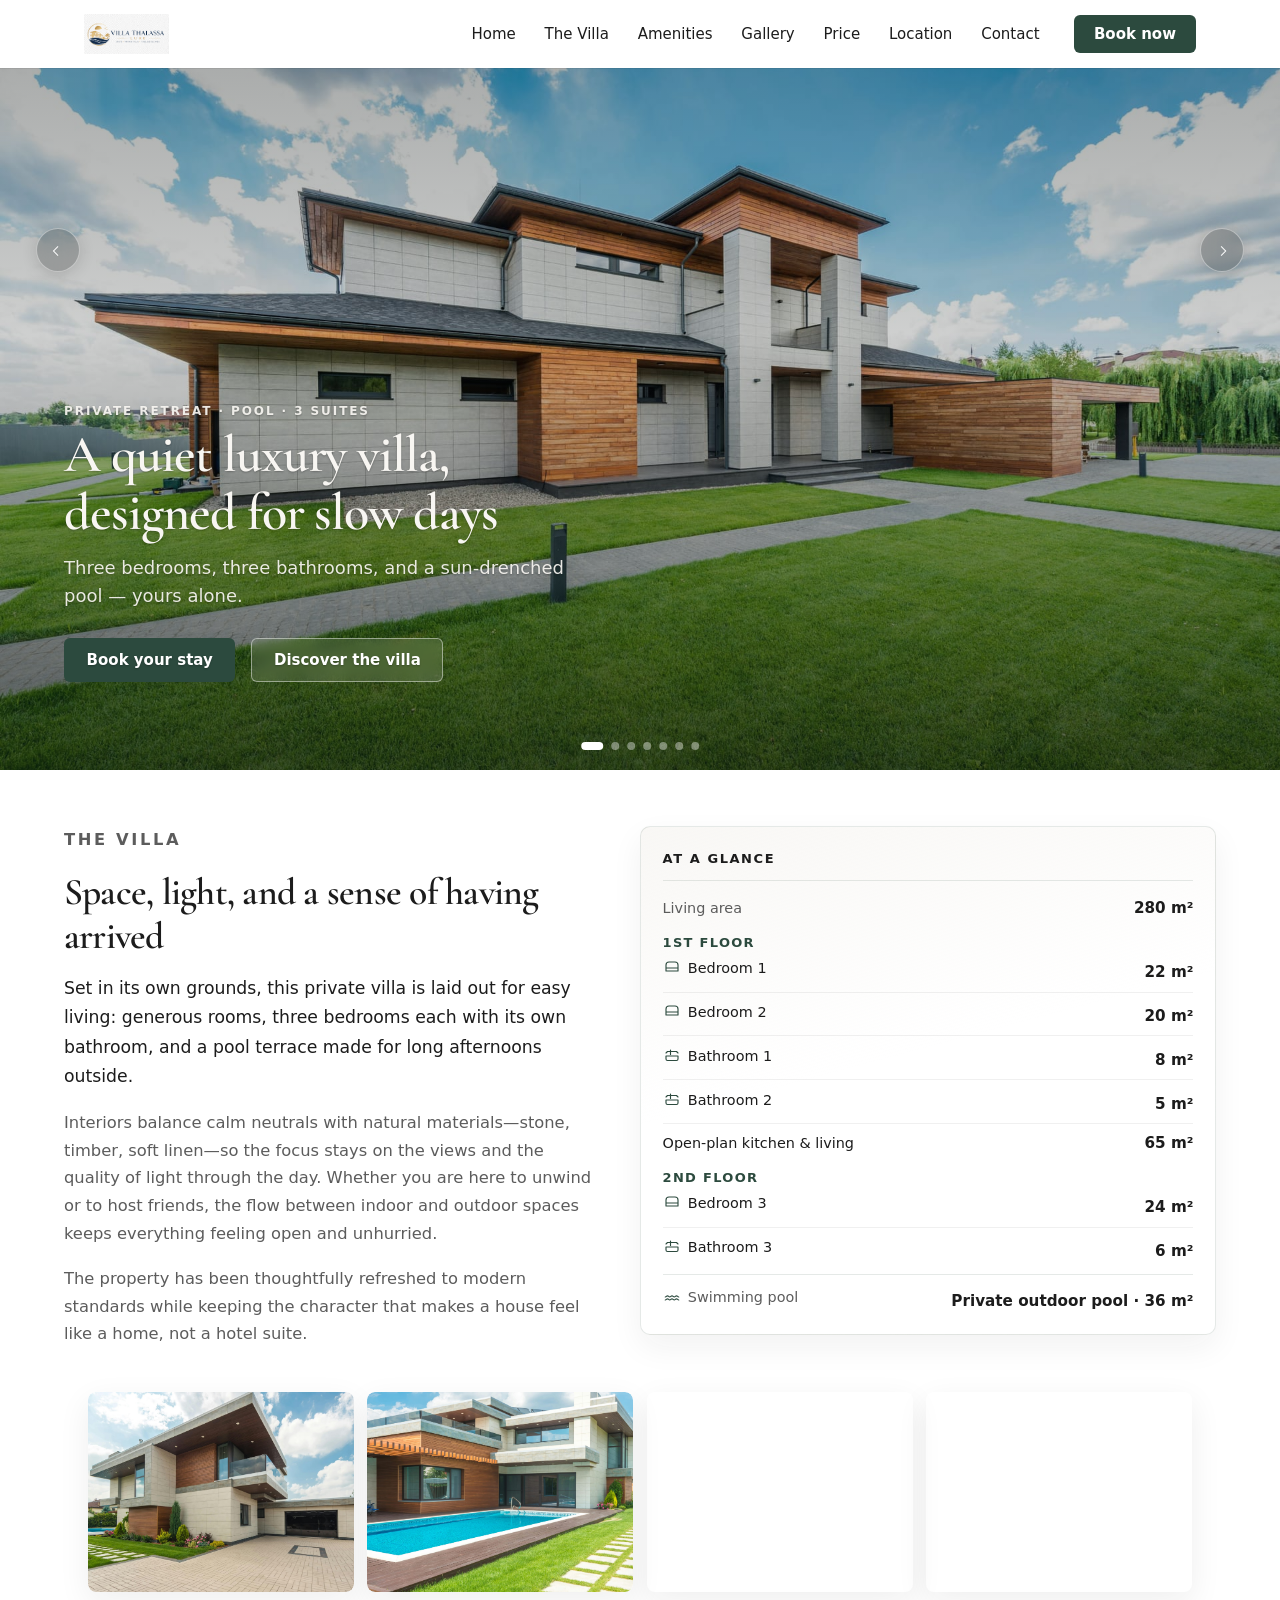
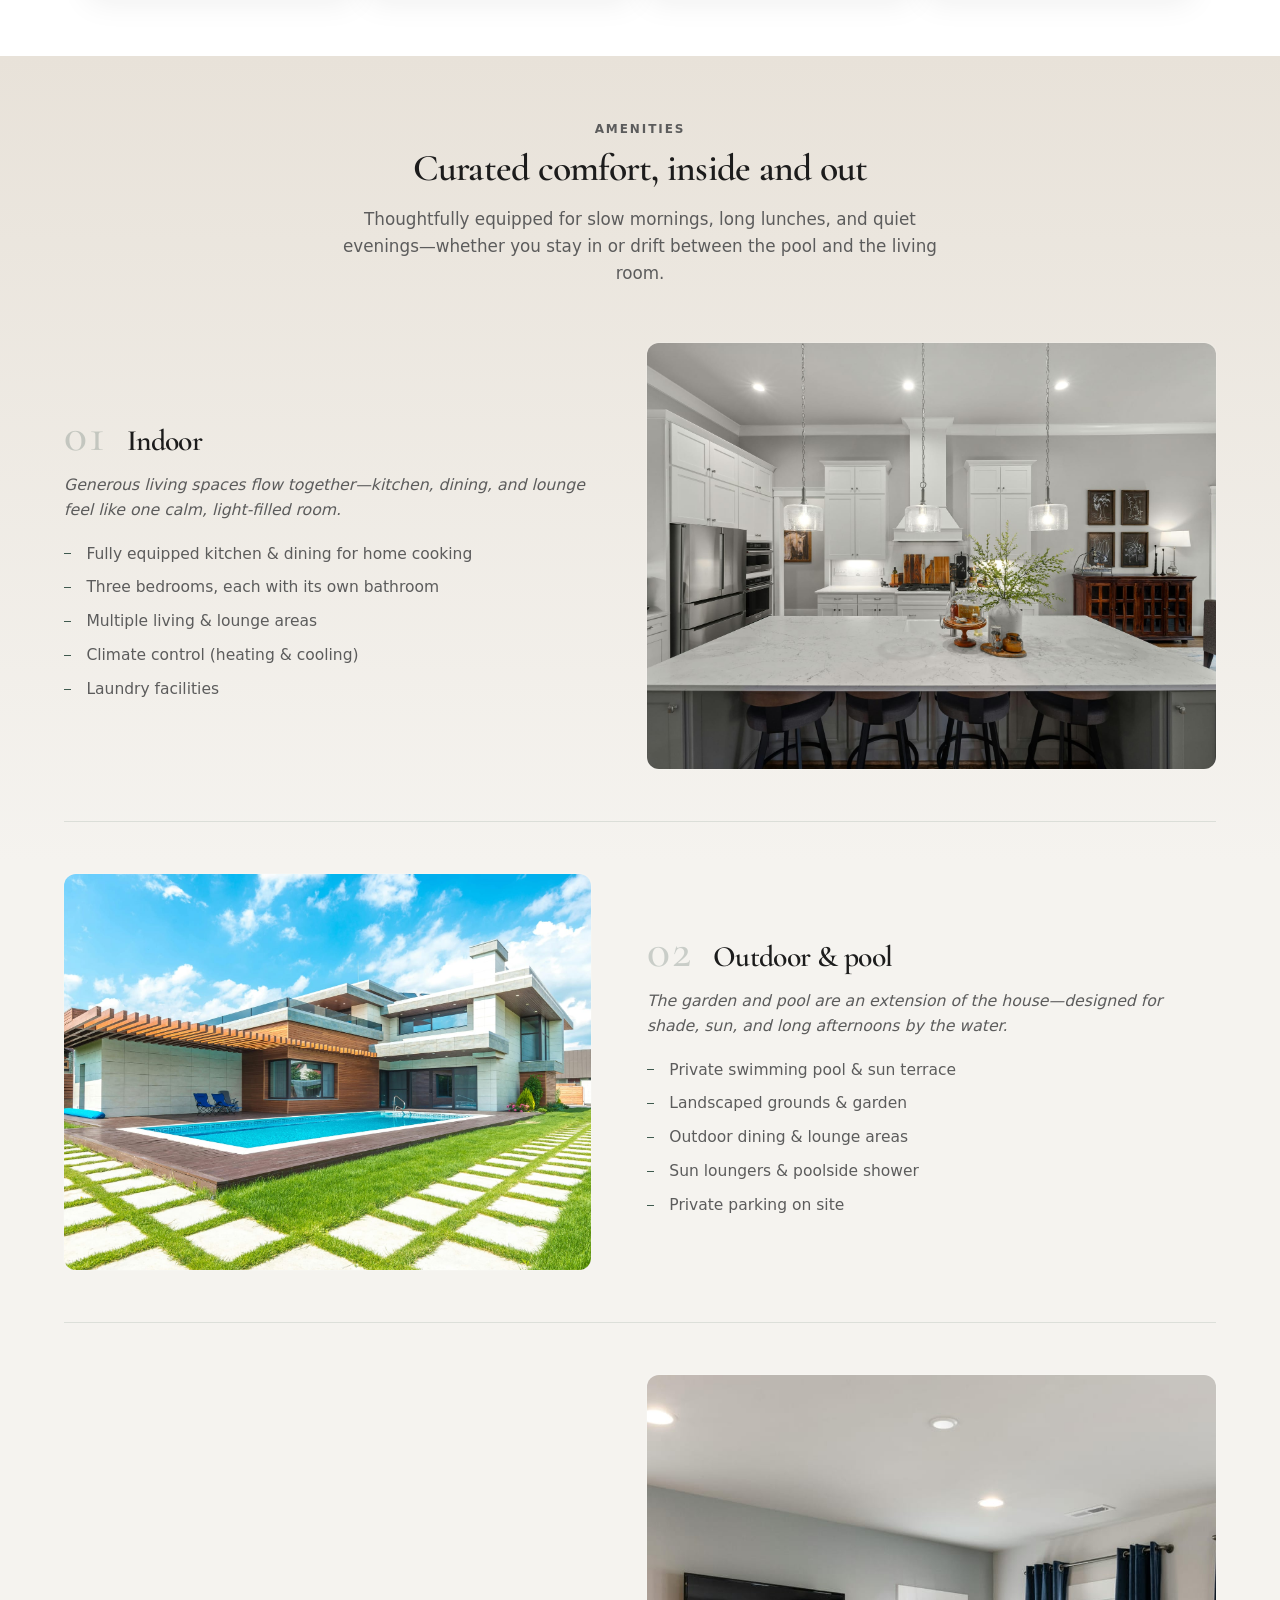
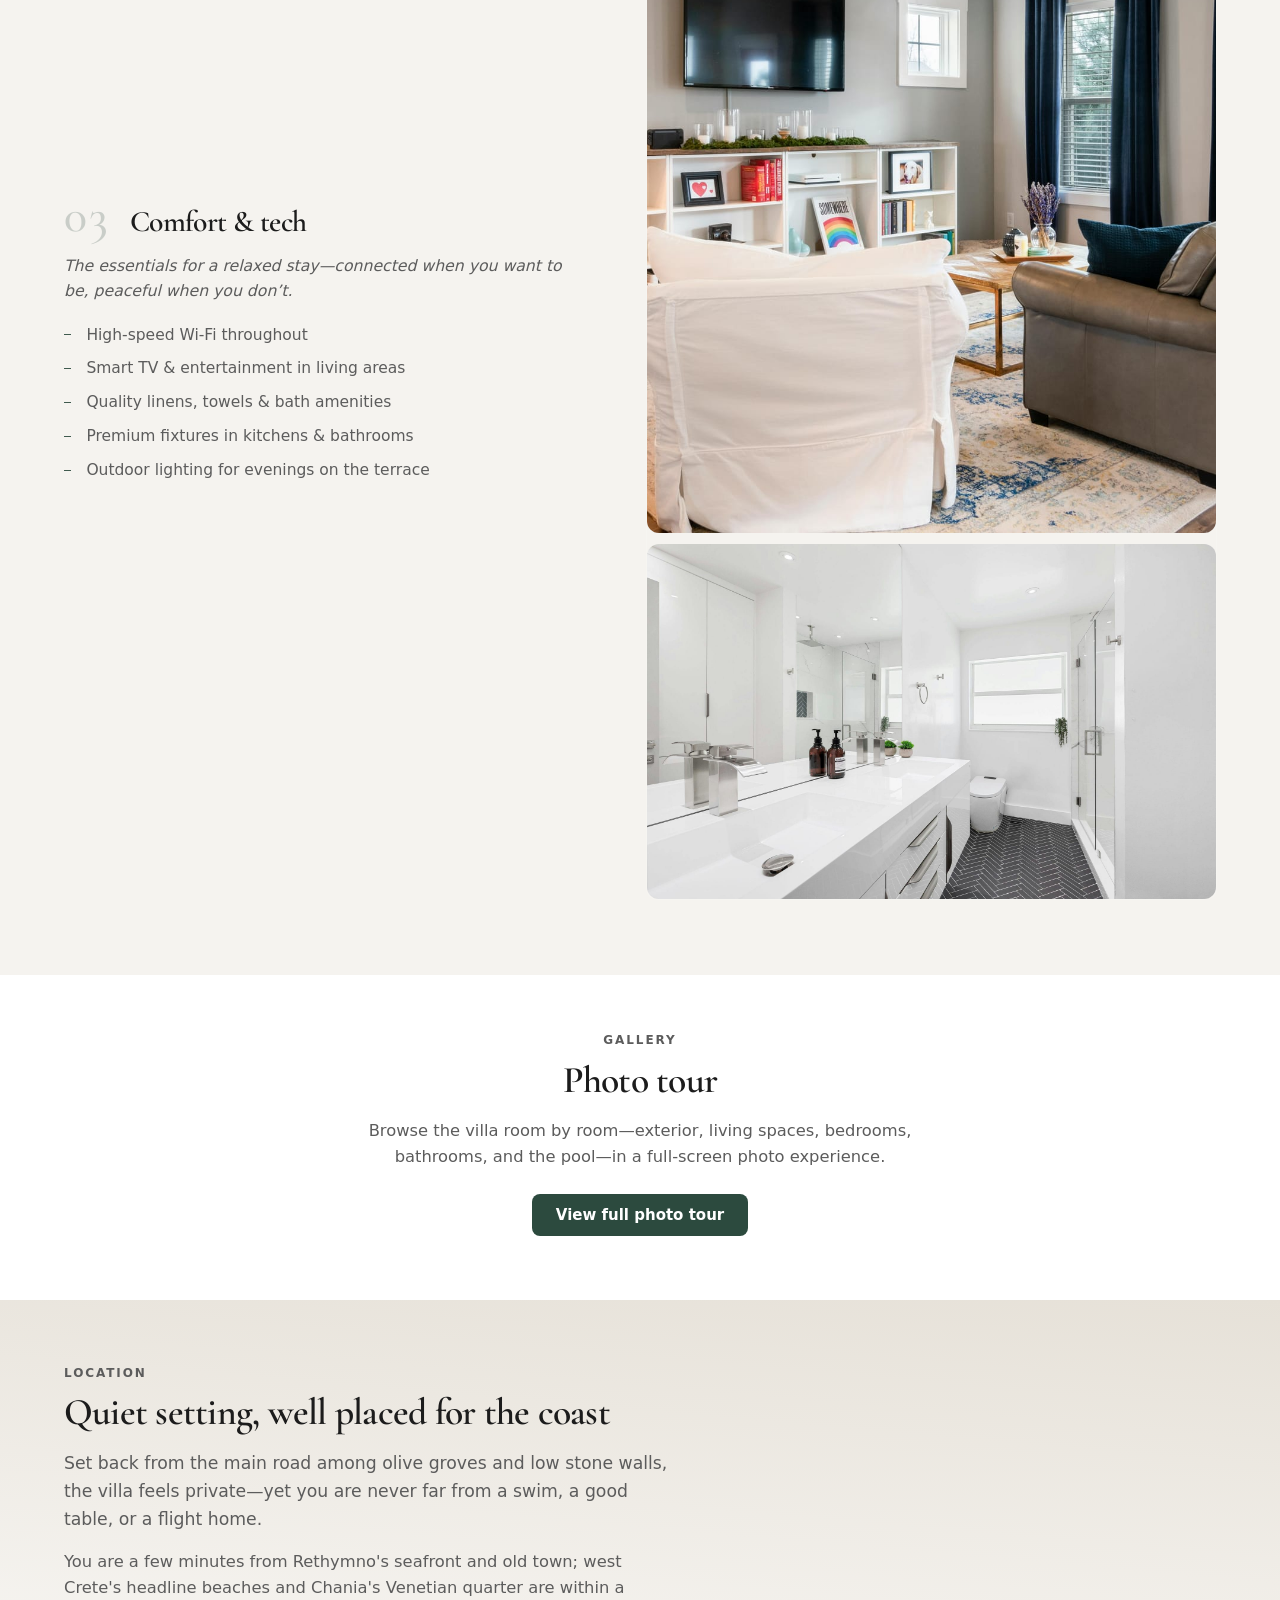
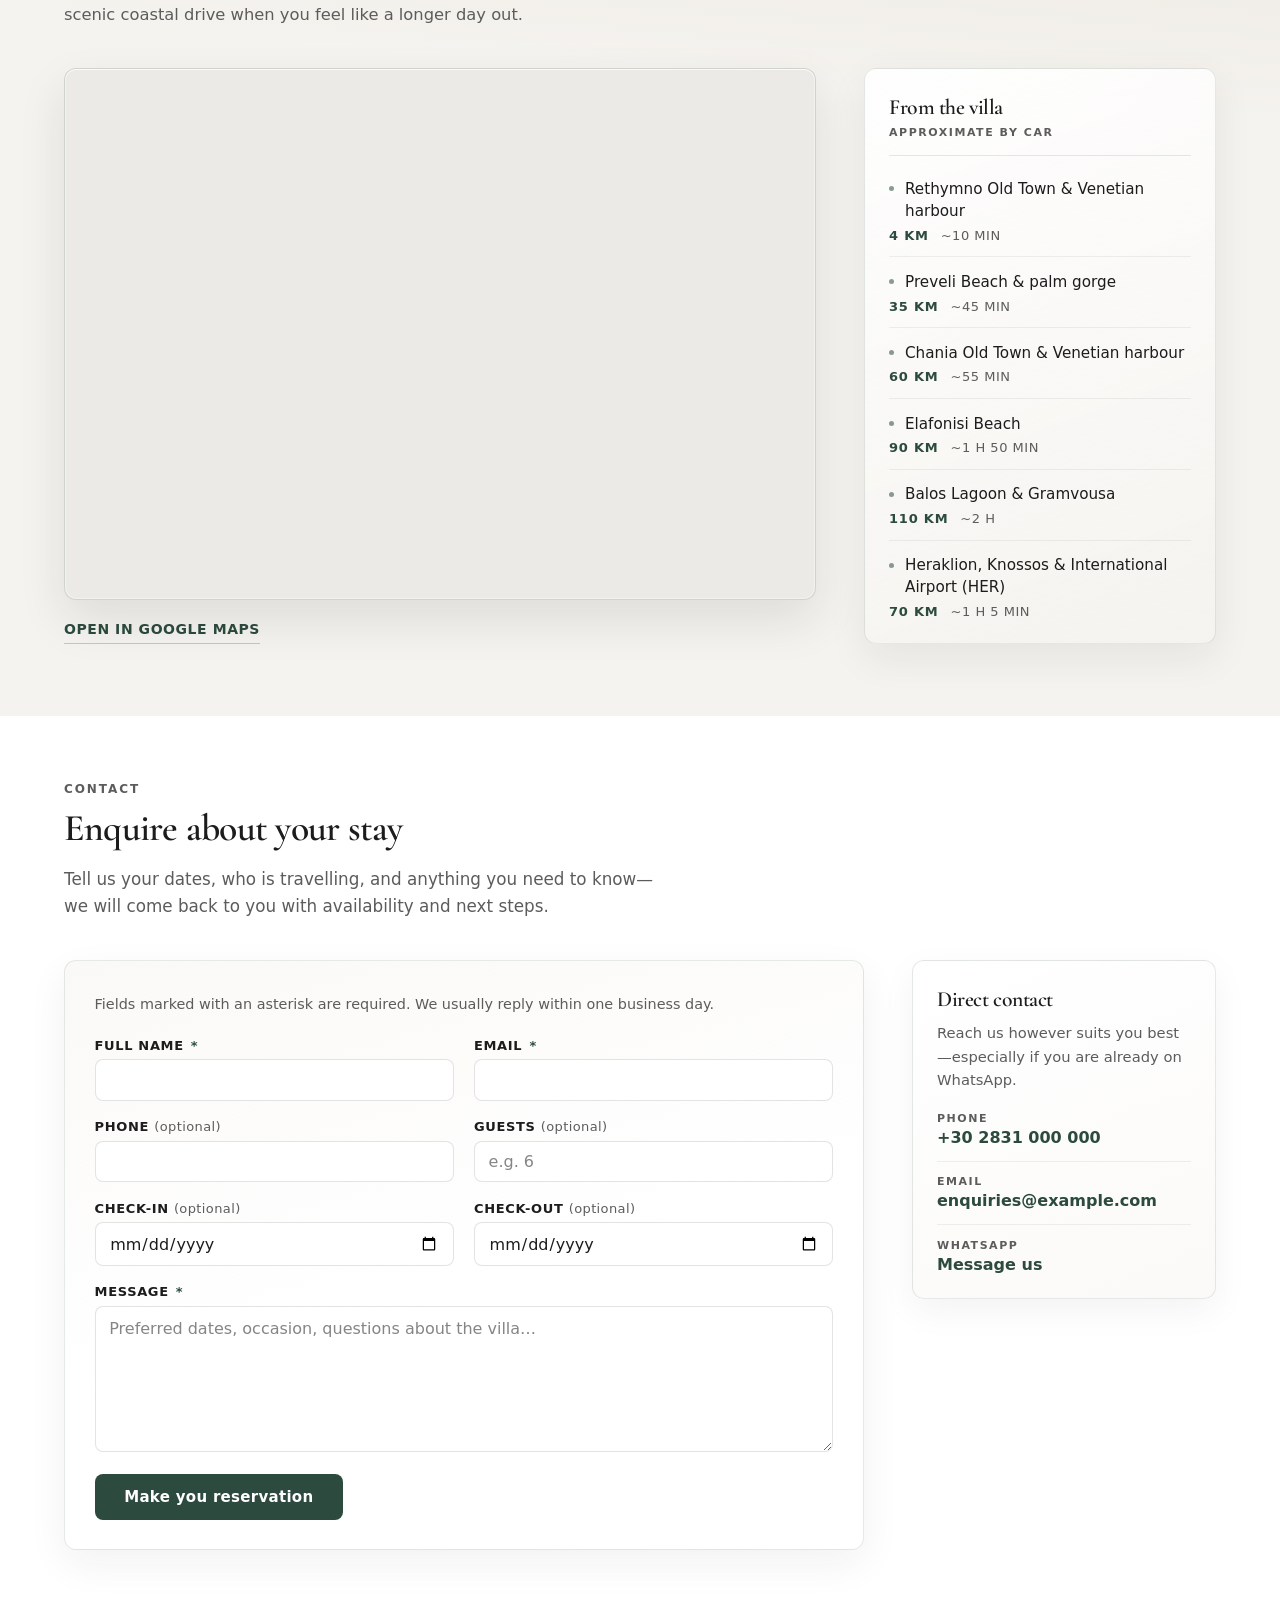
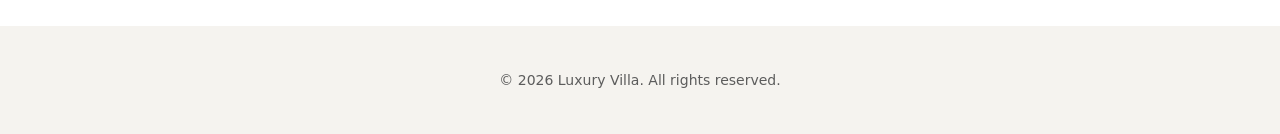
==== commit 54bcea7f: "Slider in the hero section is modified and now looks better." ====
--- a/index.html
+++ b/index.html
@@ -18,7 +18,7 @@
         <div class="nav__inner">
           <a href="#hero" class="nav__brand">
             <img
-              src="./assets/images/logo2.png"
+              src="./assets/images/logo.png"
               alt="Luxury Villa"
               class="nav__logo"
               width="160"
--- a/styles.css
+++ b/styles.css
@@ -6,10 +6,13 @@
   --color-accent: #2c4a3e;
   --color-accent-hover: #1f362c;
   --nav-height: 4.25rem;
-  --font-sans: system-ui, "Segoe UI", Roboto, "Helvetica Neue", Arial, sans-serif;
+  --font-sans:
+    system-ui, "Segoe UI", Roboto, "Helvetica Neue", Arial, sans-serif;
   --font-display: "Cormorant Garamond", Georgia, "Times New Roman", serif;
   --hero-min-h: clamp(22rem, 78vh, 44rem);
   --hero-transition: 1.1s cubic-bezier(0.4, 0, 0.2, 1);
+  --hero-zoom-start: 2.14;
+  --hero-zoom-duration: 6s;
 }
 
 html {
@@ -102,7 +105,9 @@
   margin: 0 auto;
   background: var(--color-text);
   border-radius: 1px;
-  transition: transform 0.2s ease, opacity 0.2s ease;
+  transition:
+    transform 0.2s ease,
+    opacity 0.2s ease;
 }
 
 .nav-open .nav__toggle-bar:nth-child(1) {
@@ -128,7 +133,10 @@
   visibility: hidden;
   opacity: 0;
   transform: translateY(-0.5rem);
-  transition: opacity 0.2s ease, visibility 0.2s ease, transform 0.2s ease;
+  transition:
+    opacity 0.2s ease,
+    visibility 0.2s ease,
+    transform 0.2s ease;
   overflow-y: auto;
   box-shadow: 0 12px 24px rgba(0, 0, 0, 0.08);
 }
@@ -315,8 +323,8 @@
   height: 100%;
   object-fit: cover;
   object-position: center;
-  transform: scale(1.04);
-  transition: transform 8s ease-out;
+  transform: scale(var(--hero-zoom-start));
+  transition: transform var(--hero-zoom-duration) ease-out;
 }
 
 .hero-slide.is-active img {
@@ -444,59 +452,67 @@
 
 .hero-slider__arrow {
   position: absolute;
-  top: 50%;
-  transform: translateY(-50%);
+  top: clamp(5.25rem, 20vh, 9rem);
+  bottom: auto;
+  transform: none;
   pointer-events: auto;
-  width: 2.75rem;
-  height: 2.75rem;
+  width: 2.5rem;
+  height: 2.5rem;
+  min-width: 44px;
+  min-height: 44px;
   display: flex;
   align-items: center;
   justify-content: center;
   padding: 0;
-  border: 1px solid rgba(255, 255, 255, 0.35);
+  border: 1px solid rgba(255, 255, 255, 0.42);
   border-radius: 50%;
-  background: rgba(12, 18, 16, 0.35);
+  background: rgba(8, 12, 10, 0.22);
+  color: rgba(255, 255, 255, 0.95);
+  cursor: pointer;
+  backdrop-filter: blur(10px);
+  -webkit-backdrop-filter: blur(10px);
+  box-shadow: 0 2px 16px rgba(0, 0, 0, 0.14);
+  transition:
+    background 0.25s ease,
+    border-color 0.25s ease,
+    box-shadow 0.25s ease,
+    color 0.25s ease;
+}
+
+.hero-slider__arrow:hover {
+  background: rgba(255, 255, 255, 0.12);
+  border-color: rgba(255, 255, 255, 0.65);
+  box-shadow: 0 4px 20px rgba(0, 0, 0, 0.2);
   color: #fff;
-  cursor: pointer;
-  backdrop-filter: blur(6px);
-  transition:
-    background 0.2s ease,
-    border-color 0.2s ease,
-    transform 0.2s ease;
-}
-
-.hero-slider__arrow:hover {
-  background: rgba(12, 18, 16, 0.55);
-  border-color: rgba(255, 255, 255, 0.55);
 }
 
 .hero-slider__arrow:focus-visible {
-  outline: 2px solid #fff;
+  outline: 2px solid rgba(255, 255, 255, 0.9);
   outline-offset: 3px;
 }
 
 .hero-slider__arrow--prev {
-  left: 0.75rem;
+  left: clamp(0.85rem, 3vw, 1.75rem);
 }
 
 .hero-slider__arrow--next {
-  right: 0.75rem;
+  right: clamp(0.85rem, 3vw, 1.75rem);
 }
 
 .hero-slider__arrow-icon {
   display: block;
-  width: 0.55rem;
-  height: 0.55rem;
-  border-right: 2px solid currentColor;
-  border-bottom: 2px solid currentColor;
+  width: 0.45rem;
+  height: 0.45rem;
+  border-right: 1.5px solid currentColor;
+  border-bottom: 1.5px solid currentColor;
 }
 
 .hero-slider__arrow--prev .hero-slider__arrow-icon {
-  transform: rotate(135deg) translate(2px, 0);
+  transform: rotate(135deg) translate(1px, -1px);
 }
 
 .hero-slider__arrow--next .hero-slider__arrow-icon {
-  transform: rotate(-45deg) translate(-2px, 0);
+  transform: rotate(-45deg) translate(-1px, 1px);
 }
 
 .hero-slider__dots {
@@ -547,12 +563,22 @@
     padding-bottom: 5.5rem;
   }
 
+  .hero-slider__arrow {
+    top: clamp(5.5rem, 22vh, 10rem);
+  }
+
   .hero-slider__arrow--prev {
-    left: clamp(0.75rem, 3vw, 2rem);
+    left: clamp(1rem, 4vw, 2.25rem);
   }
 
   .hero-slider__arrow--next {
-    right: clamp(0.75rem, 3vw, 2rem);
+    right: clamp(1rem, 4vw, 2.25rem);
+  }
+}
+
+@media (max-height: 520px) and (orientation: landscape) {
+  .hero-slider__arrow {
+    top: max(4.5rem, calc(var(--nav-height) + 0.75rem));
   }
 }
 
@@ -2321,7 +2347,9 @@
   border: 1px solid rgba(255, 255, 255, 0.35);
   border-radius: 8px;
   box-shadow: 0 8px 28px rgba(0, 0, 0, 0.2);
-  transition: transform 0.2s ease, box-shadow 0.2s ease;
+  transition:
+    transform 0.2s ease,
+    box-shadow 0.2s ease;
 }
 
 .seasons__book-btn:hover {
@@ -2340,17 +2368,14 @@
   flex-direction: column;
   border-radius: 14px;
   border: 1px solid rgba(200, 168, 130, 0.35);
-  background: linear-gradient(
-    165deg,
-    #fffaf4 0%,
-    #f5ebe0 48%,
-    #efe2d4 100%
-  );
+  background: linear-gradient(165deg, #fffaf4 0%, #f5ebe0 48%, #efe2d4 100%);
   box-shadow:
     0 1px 0 rgba(255, 255, 255, 0.65) inset,
     0 14px 40px rgba(58, 46, 38, 0.12);
   overflow: hidden;
-  transition: transform 0.25s ease, box-shadow 0.25s ease;
+  transition:
+    transform 0.25s ease,
+    box-shadow 0.25s ease;
 }
 
 .rate-card:hover {
@@ -2362,12 +2387,7 @@
 
 .rate-card--peak {
   border-color: rgba(184, 140, 90, 0.55);
-  background: linear-gradient(
-    165deg,
-    #fff6eb 0%,
-    #f2dcc6 40%,
-    #e8cdb0 100%
-  );
+  background: linear-gradient(165deg, #fff6eb 0%, #f2dcc6 40%, #e8cdb0 100%);
   box-shadow:
     0 0 0 1px rgba(184, 140, 90, 0.25),
     0 16px 44px rgba(122, 91, 46, 0.18);
@@ -2375,22 +2395,12 @@
 
 .rate-card--shoulder {
   border-color: rgba(188, 160, 130, 0.4);
-  background: linear-gradient(
-    165deg,
-    #fdf9f4 0%,
-    #f0e6da 50%,
-    #e8ddd0 100%
-  );
+  background: linear-gradient(165deg, #fdf9f4 0%, #f0e6da 50%, #e8ddd0 100%);
 }
 
 .rate-card--holiday {
   border-color: rgba(160, 120, 88, 0.45);
-  background: linear-gradient(
-    165deg,
-    #faf5ef 0%,
-    #ebe0d4 55%,
-    #e2d4c4 100%
-  );
+  background: linear-gradient(165deg, #faf5ef 0%, #ebe0d4 55%, #e2d4c4 100%);
 }
 
 .rate-card__ribbon {
@@ -2543,7 +2553,11 @@
   font-size: 0.875rem;
   line-height: 1.55;
   color: var(--color-text);
-  background: linear-gradient(135deg, rgba(122, 91, 46, 0.08) 0%, rgba(194, 154, 82, 0.1) 100%);
+  background: linear-gradient(
+    135deg,
+    rgba(122, 91, 46, 0.08) 0%,
+    rgba(194, 154, 82, 0.1) 100%
+  );
   border-radius: 8px;
 }
 
@@ -2639,7 +2653,11 @@
   padding: 1.25rem 0.75rem;
   border-radius: 10px;
   border: 1px solid rgba(184, 140, 90, 0.18);
-  background: linear-gradient(165deg, rgba(255, 250, 244, 0.9) 0%, rgba(245, 235, 224, 0.65) 100%);
+  background: linear-gradient(
+    165deg,
+    rgba(255, 250, 244, 0.9) 0%,
+    rgba(245, 235, 224, 0.65) 100%
+  );
 }
 
 .included__icon {
@@ -2684,12 +2702,7 @@
   z-index: -1;
   width: 100vw;
   transform: translateX(-50%);
-  background: linear-gradient(
-    180deg,
-    #f5f3ef 0%,
-    #ede8e0 50%,
-    #f5f3ef 100%
-  );
+  background: linear-gradient(180deg, #f5f3ef 0%, #ede8e0 50%, #f5f3ef 100%);
 }
 
 .gift__split {
@@ -2786,7 +2799,9 @@
   border-radius: 8px;
   border: 1px solid rgba(255, 255, 255, 0.2);
   box-shadow: 0 10px 32px rgba(107, 68, 35, 0.25);
-  transition: transform 0.2s ease, box-shadow 0.2s ease;
+  transition:
+    transform 0.2s ease,
+    box-shadow 0.2s ease;
 }
 
 .gift__buy-btn:hover {
@@ -2816,7 +2831,9 @@
   box-shadow: 0 10px 32px rgba(58, 46, 38, 0.07);
   text-align: center;
   overflow: hidden;
-  transition: transform 0.25s ease, box-shadow 0.25s ease;
+  transition:
+    transform 0.25s ease,
+    box-shadow 0.25s ease;
 }
 
 .gift-card:hover {
@@ -2862,11 +2879,7 @@
   box-shadow:
     0 0 0 1px rgba(184, 140, 90, 0.25),
     0 14px 42px rgba(122, 91, 46, 0.12);
-  background: linear-gradient(
-    165deg,
-    #fffaf4 0%,
-    #f5ebe0 100%
-  );
+  background: linear-gradient(165deg, #fffaf4 0%, #f5ebe0 100%);
 }
 
 .gift-card--custom {
@@ -2965,7 +2978,11 @@
   padding: 1.35rem 1.25rem;
   border-radius: 10px;
   border: 1px solid rgba(184, 140, 90, 0.18);
-  background: linear-gradient(165deg, rgba(255, 250, 244, 0.95) 0%, rgba(245, 235, 224, 0.5) 100%);
+  background: linear-gradient(
+    165deg,
+    rgba(255, 250, 244, 0.95) 0%,
+    rgba(245, 235, 224, 0.5) 100%
+  );
 }
 
 .policy-card__title {
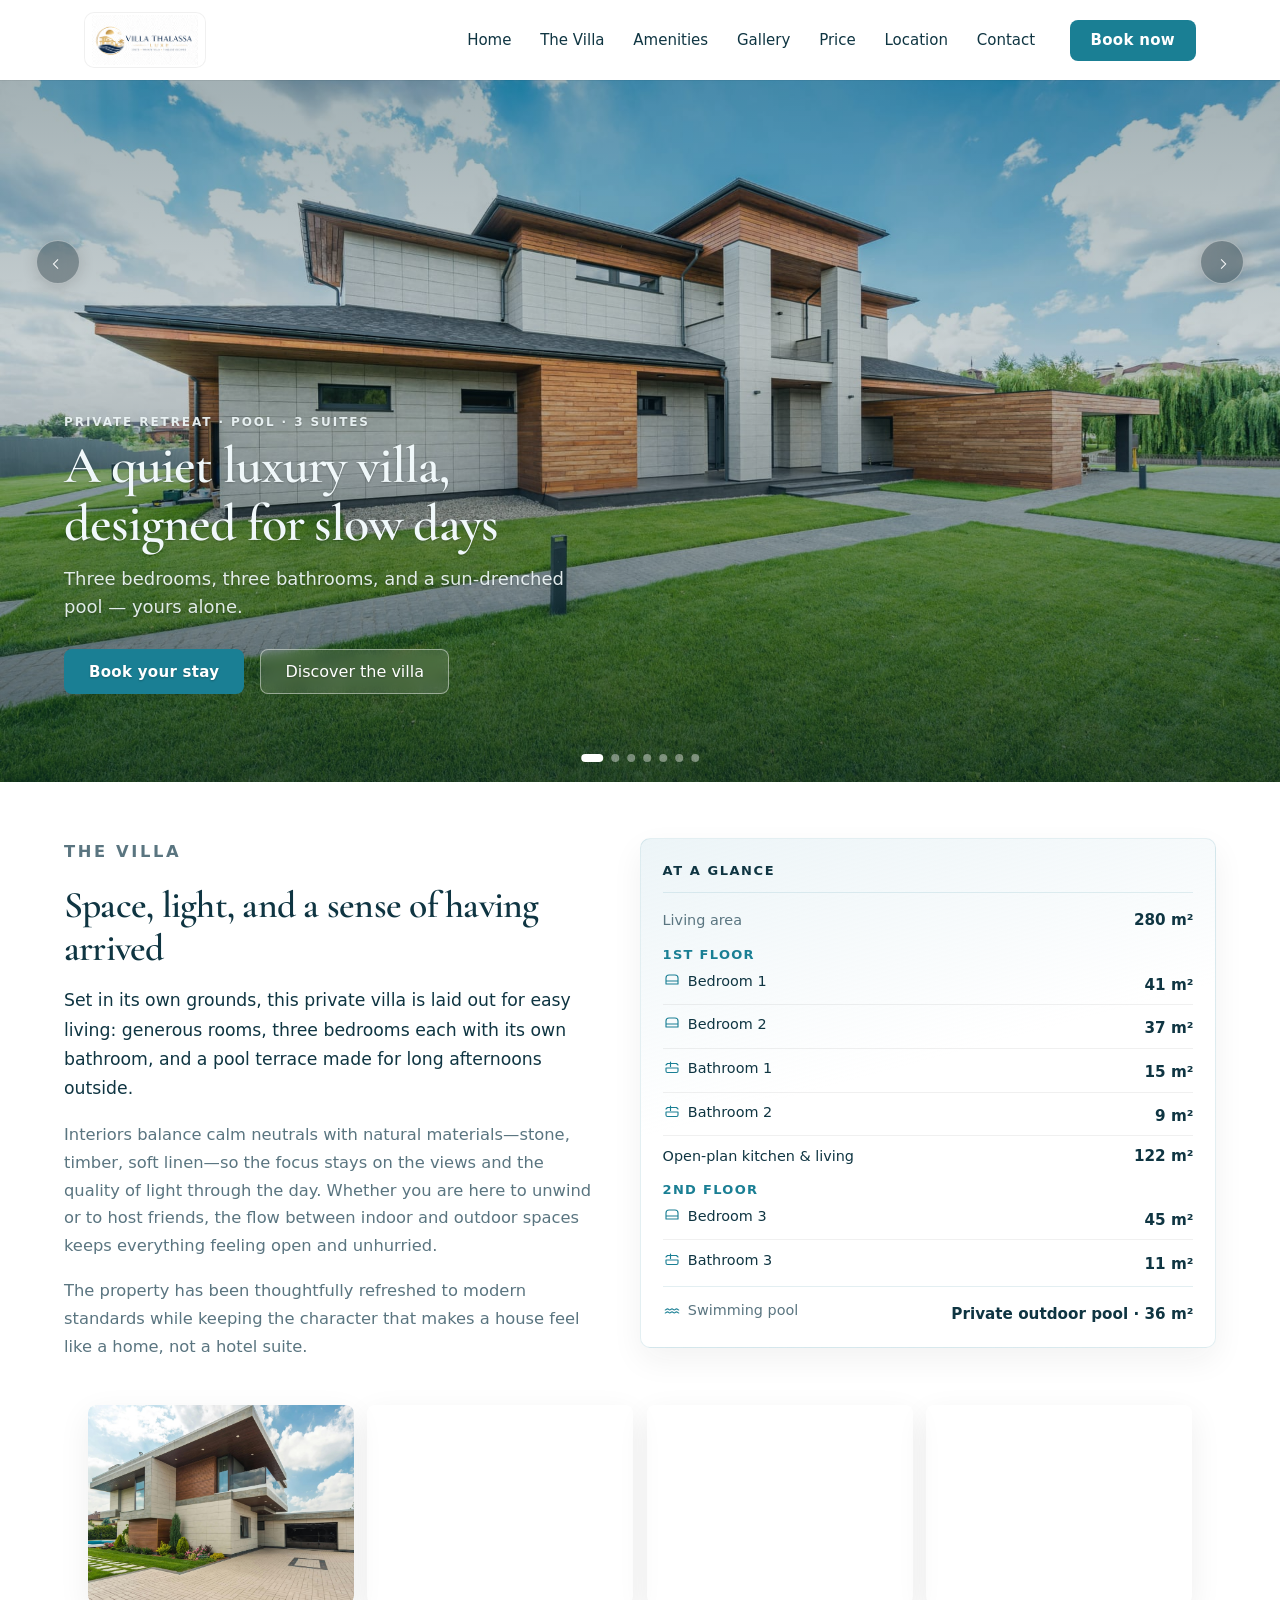
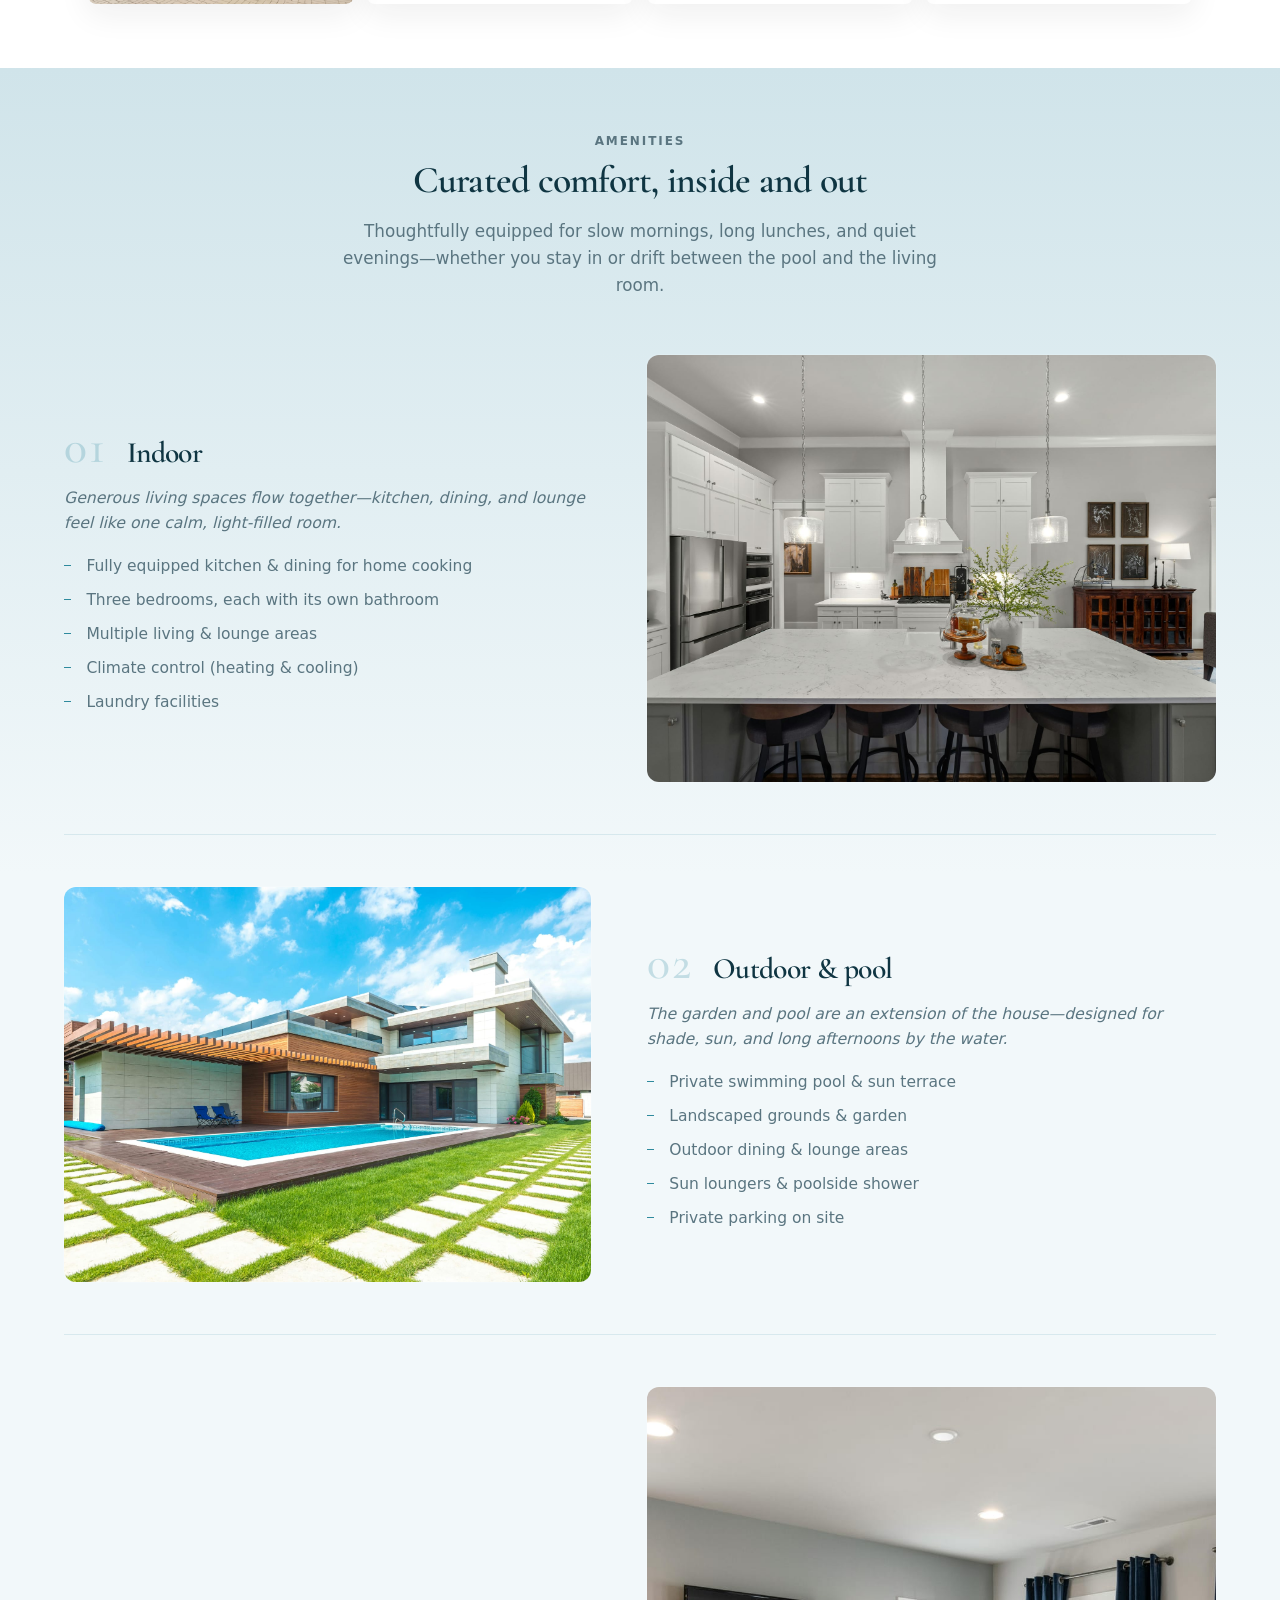
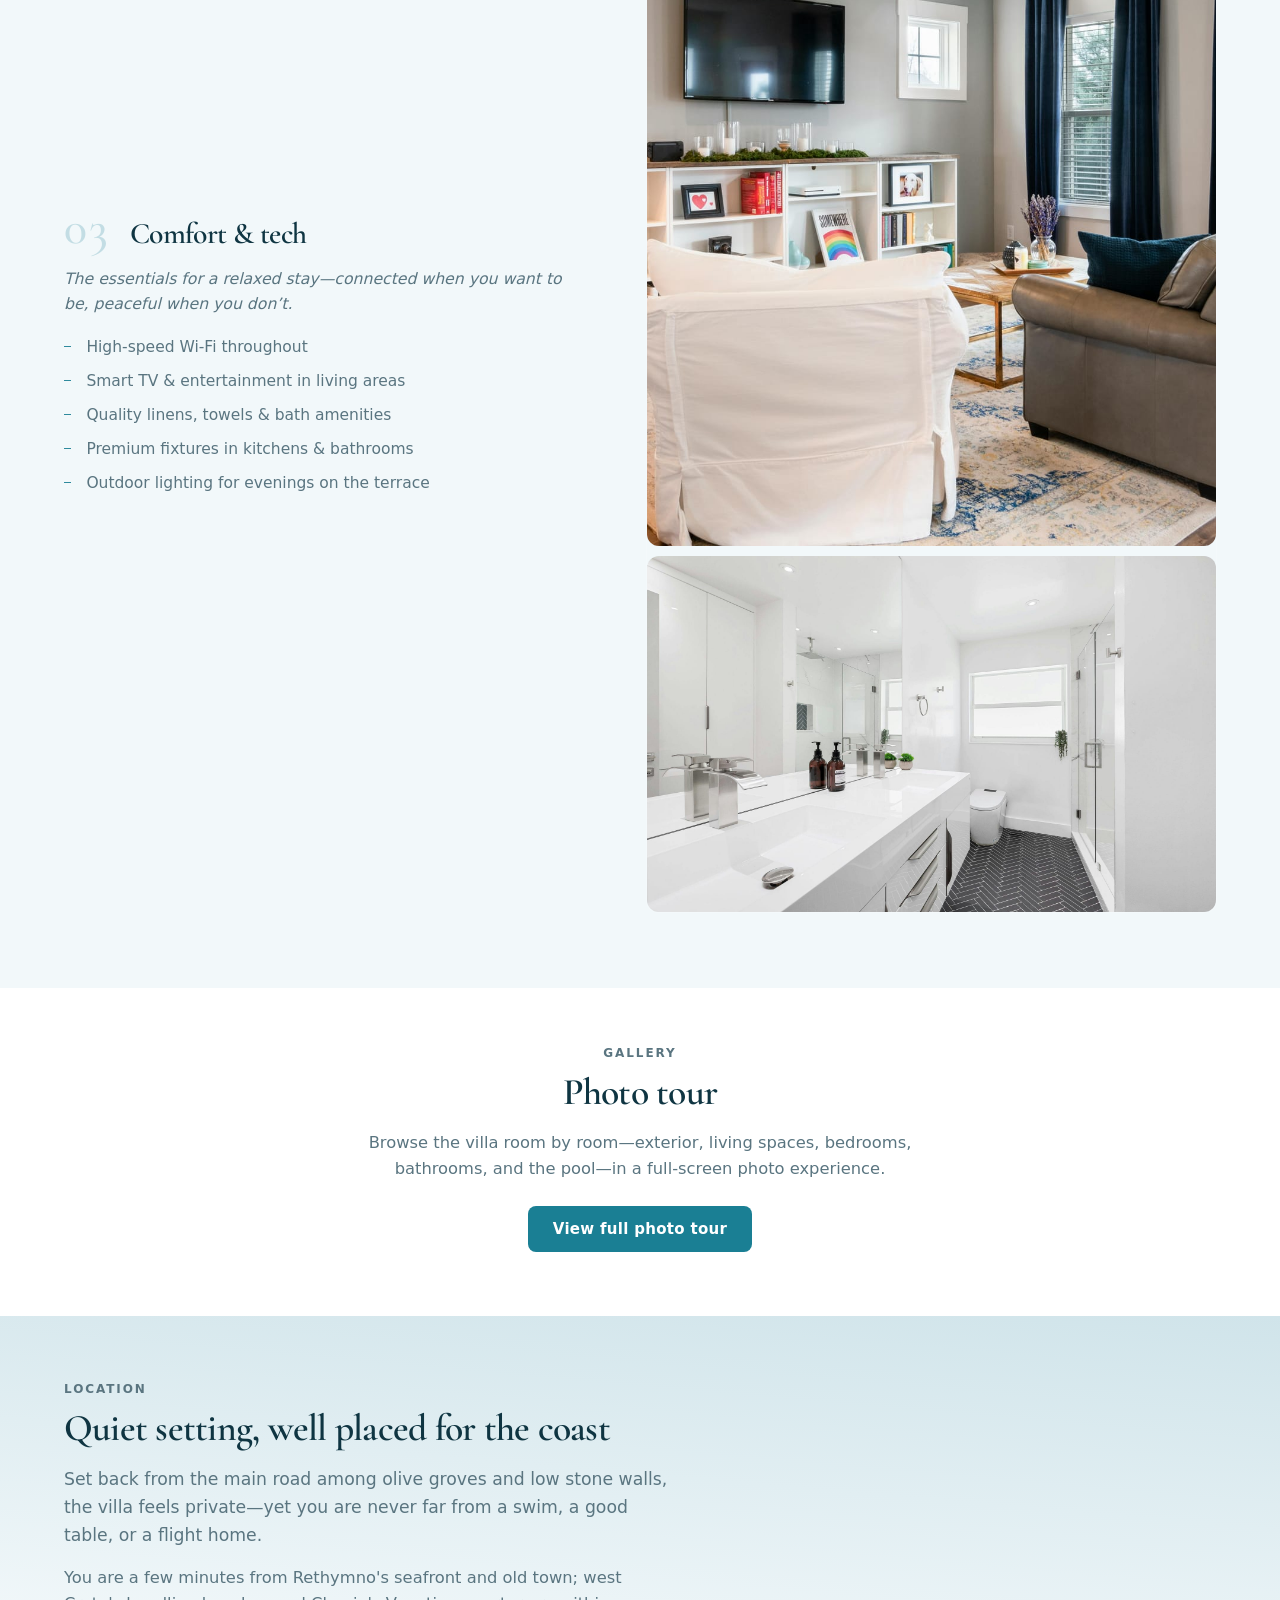
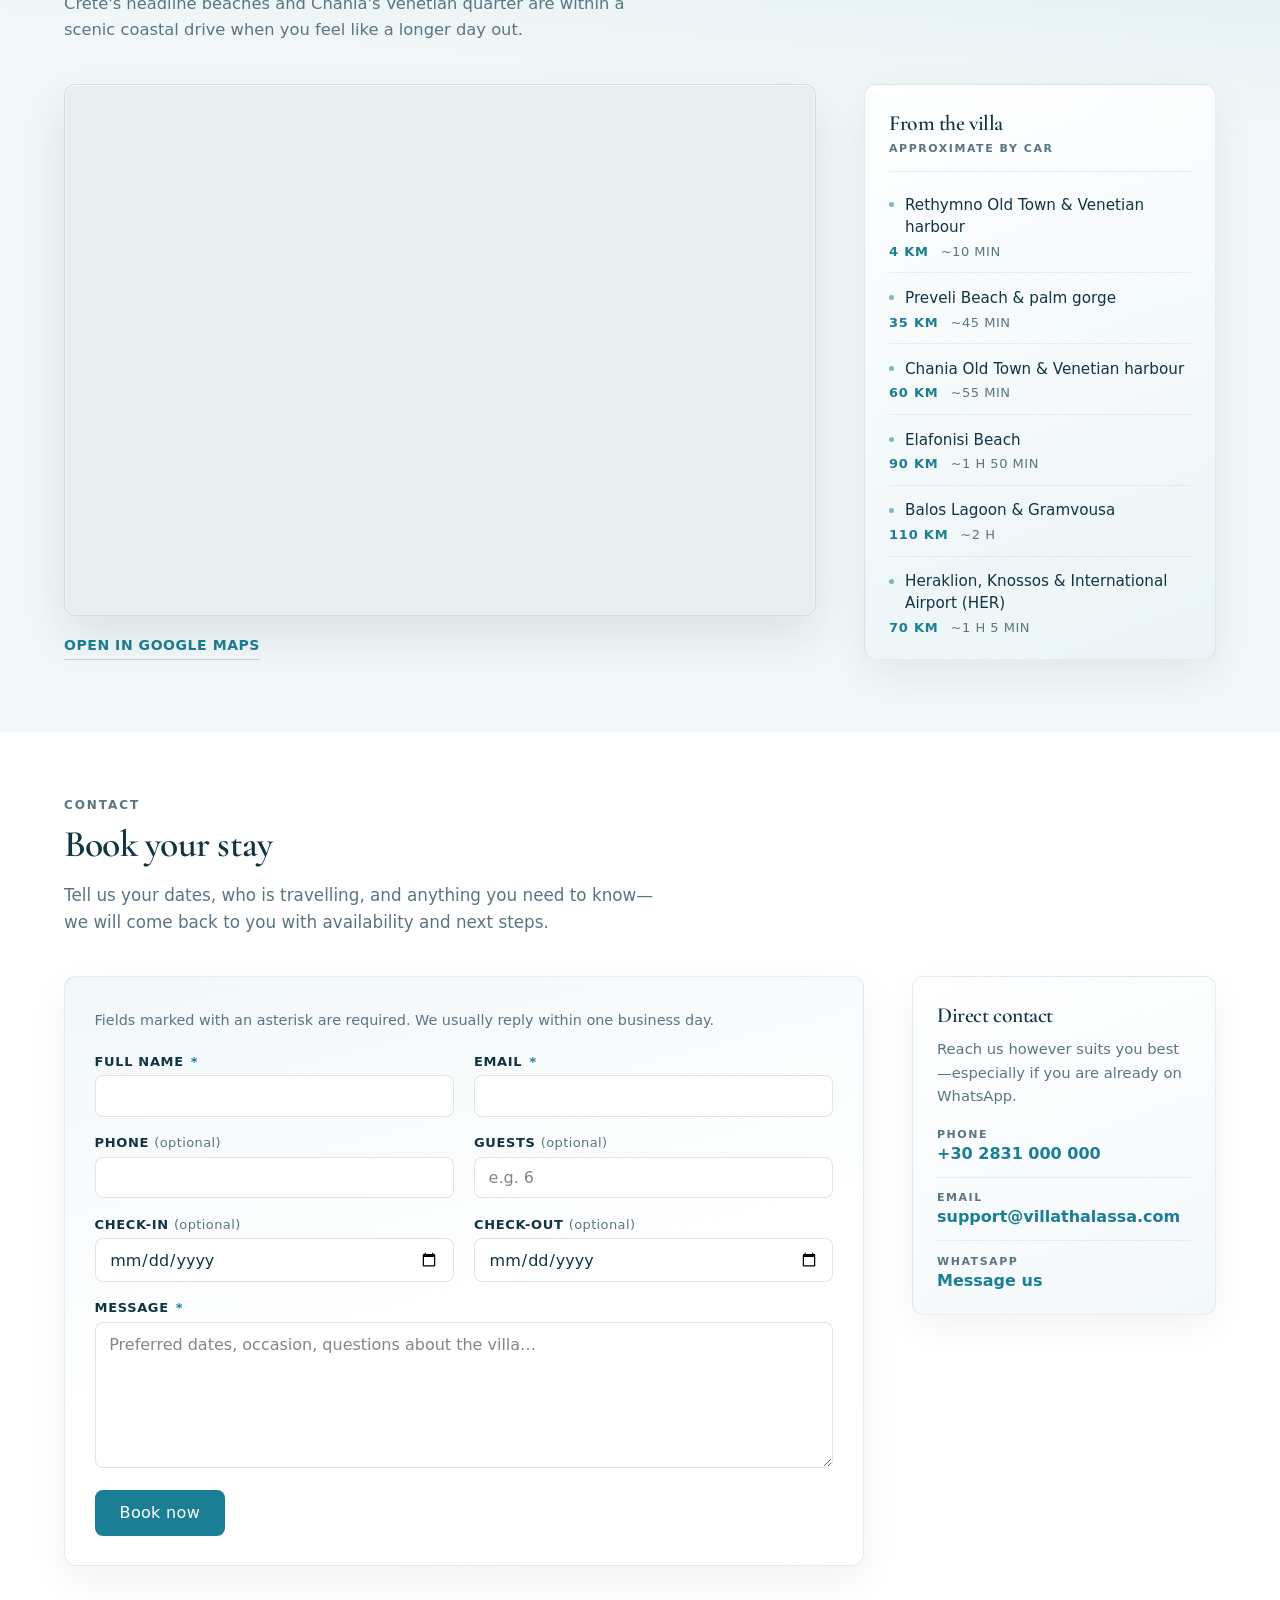
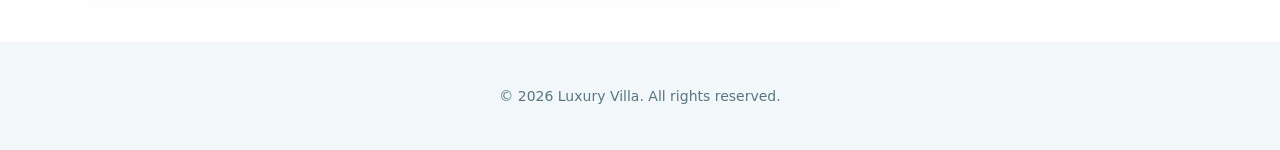
==== commit ae62c649: "Price page is optimized." ====
--- a/index.html
+++ b/index.html
@@ -3,6 +3,7 @@
   <head>
     <meta charset="UTF-8" />
     <meta name="viewport" content="width=device-width, initial-scale=1.0" />
+    <link rel="stylesheet" href="base.css" />
     <link rel="stylesheet" href="styles.css" />
     <link rel="preconnect" href="https://fonts.googleapis.com" />
     <link rel="preconnect" href="https://fonts.gstatic.com" crossorigin />
@@ -17,13 +18,15 @@
       <nav class="nav" id="nav" aria-label="Main navigation">
         <div class="nav__inner">
           <a href="#hero" class="nav__brand">
-            <img
-              src="./assets/images/logo.png"
-              alt="Luxury Villa"
-              class="nav__logo"
-              width="160"
-              height="48"
-            />
+            <span class="nav__logo-wrap">
+              <img
+                src="./assets/images/logo.png"
+                alt="Luxury Villa"
+                class="nav__logo"
+                width="208"
+                height="62"
+              />
+            </span>
           </a>
 
           <button
@@ -296,7 +299,7 @@
                       Bedroom 1
                     </span>
                   </dt>
-                  <dd>22&nbsp;m²</dd>
+                  <dd>41&nbsp;m²</dd>
                 </div>
                 <div class="villa-facts__row">
                   <dt>
@@ -313,7 +316,7 @@
                       Bedroom 2
                     </span>
                   </dt>
-                  <dd>20&nbsp;m²</dd>
+                  <dd>37&nbsp;m²</dd>
                 </div>
                 <div class="villa-facts__row">
                   <dt>
@@ -330,7 +333,7 @@
                       Bathroom 1
                     </span>
                   </dt>
-                  <dd>8&nbsp;m²</dd>
+                  <dd>15&nbsp;m²</dd>
                 </div>
                 <div class="villa-facts__row">
                   <dt>
@@ -347,11 +350,11 @@
                       Bathroom 2
                     </span>
                   </dt>
-                  <dd>5&nbsp;m²</dd>
+                  <dd>9&nbsp;m²</dd>
                 </div>
                 <div class="villa-facts__row">
                   <dt>Open-plan kitchen &amp; living</dt>
-                  <dd>65&nbsp;m²</dd>
+                  <dd>122&nbsp;m²</dd>
                 </div>
               </dl>
             </div>
@@ -374,7 +377,7 @@
                       Bedroom 3
                     </span>
                   </dt>
-                  <dd>24&nbsp;m²</dd>
+                  <dd>45&nbsp;m²</dd>
                 </div>
                 <div class="villa-facts__row">
                   <dt>
@@ -391,7 +394,7 @@
                       Bathroom 3
                     </span>
                   </dt>
-                  <dd>6&nbsp;m²</dd>
+                  <dd>11&nbsp;m²</dd>
                 </div>
               </dl>
             </div>
@@ -772,9 +775,7 @@
         <div class="contact__inner">
           <header class="contact__intro">
             <p class="section__eyebrow">Contact</p>
-            <h2 id="contact-heading" class="section__title">
-              Enquire about your stay
-            </h2>
+            <h2 id="contact-heading" class="section__title">Book your stay</h2>
             <p class="contact__lead">
               Tell us your dates, who is travelling, and anything you need to
               know—we will come back to you with availability and next steps.
@@ -926,9 +927,7 @@
                   hidden
                 ></p>
 
-                <button type="submit" class="contact__submit">
-                  Make you reservation
-                </button>
+                <button type="submit" class="contact__submit">Book now</button>
               </form>
             </div>
 
@@ -950,7 +949,7 @@
                   <a
                     class="contact__direct-value"
                     href="mailto:enquiries@example.com"
-                    >enquiries@example.com</a
+                    >support@villathalassa.com</a
                   >
                 </li>
                 <li class="contact__direct-item">
--- a/base.css
+++ b/base.css
@@ -0,0 +1,175 @@
+/* ─── Luxury sea · light theme (tokens) ───────────────────── */
+
+:root {
+  /* Surfaces */
+  --color-bg: #f2f8fa;
+  --color-bg-soft: #e6f1f4;
+  --color-bg-deep: #d8e8ee;
+  --color-surface: #ffffff;
+
+  /* Type */
+  --color-text: #0f3542;
+  --color-text-muted: #5a7580;
+
+  /* Brand accent — ocean teal */
+  --color-accent: #1a7f94;
+  --color-accent-hover: #136a7d;
+  --color-accent-soft: #6a9dad;
+  --color-accent-light: #2a9eb8;
+
+  --color-accent-rgb: 26, 127, 148;
+  --color-accent-hover-rgb: 19, 106, 125;
+  /* Deep accent for gradients / focus */
+  --color-accent-deep-rgb: 12, 72, 86;
+
+  /* Cool ink for scrims & shadows */
+  --color-ink-rgb: 12, 48, 58;
+  --color-ink-deep-rgb: 6, 28, 36;
+
+  /* Hero & photography copy */
+  --color-hero-fg: #f0f8fa;
+  --color-hero-fg-soft: rgba(240, 248, 250, 0.92);
+
+  /* Text / buttons on dark photo overlays */
+  --color-on-dark: #ffffff;
+  --color-pearl: #f2fafb;
+  --color-pearl-soft: rgba(242, 250, 251, 0.78);
+
+  /* Pricing & gift cards (cool sand, not bronze) */
+  --color-card-heading: #0f3542;
+  --color-card-ink-rgb: 15, 53, 66;
+  --color-card-highlight-rgb: 26, 127, 148;
+
+  /* Section accents */
+  --color-wedge: #d0e4ea;
+  --color-wedge-warm: #c8dce4;
+
+  /* UI */
+  --color-border-subtle: rgba(var(--color-accent-rgb), 0.12);
+  --color-danger: #9b3333;
+  --color-danger-muted: #7a2e2e;
+
+  /* “Light pill” CTA on dark backgrounds */
+  --color-inverse-btn-bg: #e3f4f8;
+  --color-inverse-btn-bg-hover: #cfeaf0;
+  --color-inverse-btn-text: #0a2e38;
+  --color-inverse-btn-border: rgba(255, 255, 255, 0.4);
+
+  /* Primary buttons — shared geometry */
+  --btn-radius: 8px;
+  --btn-pad-y: 0.75rem;
+  --btn-pad-x: 1.5rem;
+  --btn-min-height: 2.85rem;
+  --btn-font-size: 0.9375rem;
+  --btn-font-weight: 600;
+  --btn-letter-spacing: 0.02em;
+
+  /* Nav bar CTA — slightly tighter */
+  --btn-nav-pad-y: 0.65rem;
+  --btn-nav-pad-x: 1.25rem;
+  --btn-nav-min-height: 2.5rem;
+}
+
+/* ─── Unified primary buttons ─────────────────────────────── */
+
+.nav__cta,
+.hero__cta--primary,
+.gallery-teaser__cta,
+.contact__submit,
+.seasons__book-btn,
+.gift__buy-btn,
+.rates-cta__btn {
+  border-radius: var(--btn-radius);
+  font-size: var(--btn-font-size);
+  font-weight: var(--btn-font-weight);
+  letter-spacing: var(--btn-letter-spacing);
+  text-transform: none;
+  text-decoration: none;
+  cursor: pointer;
+  border: 1px solid transparent;
+  box-shadow: none;
+  transition:
+    background 0.2s ease,
+    color 0.2s ease,
+    border-color 0.2s ease,
+    box-shadow 0.2s ease,
+    transform 0.2s ease;
+}
+
+.nav__cta,
+.hero__cta--primary,
+.gallery-teaser__cta,
+.contact__submit,
+.seasons__book-btn,
+.gift__buy-btn {
+  display: inline-flex;
+  align-items: center;
+  justify-content: center;
+  min-height: var(--btn-min-height);
+  padding: var(--btn-pad-y) var(--btn-pad-x);
+  color: var(--color-on-dark);
+  background: var(--color-accent);
+}
+
+.rates-cta__btn {
+  display: inline-flex;
+  align-items: center;
+  justify-content: center;
+  min-height: var(--btn-min-height);
+  padding: var(--btn-pad-y) var(--btn-pad-x);
+}
+
+.rates-cta__btn:not(.rates-cta__btn--on-dark) {
+  color: var(--color-on-dark);
+  background: var(--color-accent);
+}
+
+.nav__cta:hover,
+.hero__cta--primary:hover,
+.gallery-teaser__cta:hover,
+.contact__submit:hover,
+.seasons__book-btn:hover,
+.gift__buy-btn:hover,
+.rates-cta__btn:not(.rates-cta__btn--on-dark):hover {
+  background: var(--color-accent-hover);
+  color: var(--color-on-dark);
+}
+
+.nav__cta:focus-visible,
+.hero__cta--primary:focus-visible,
+.gallery-teaser__cta:focus-visible,
+.contact__submit:focus-visible,
+.seasons__book-btn:focus-visible,
+.gift__buy-btn:focus-visible,
+.rates-cta__btn:focus-visible {
+  outline: 2px solid var(--color-accent);
+  outline-offset: 3px;
+}
+
+.nav__cta {
+  min-height: var(--btn-nav-min-height);
+  padding: var(--btn-nav-pad-y) var(--btn-nav-pad-x);
+}
+
+.hero__cta--primary:focus-visible {
+  outline-color: var(--color-on-dark);
+}
+
+.rates-cta__btn--on-dark {
+  background: var(--color-inverse-btn-bg);
+  color: var(--color-inverse-btn-text);
+  border-color: var(--color-inverse-btn-border);
+}
+
+.rates-cta__btn--on-dark:hover {
+  background: var(--color-inverse-btn-bg-hover);
+  color: var(--color-inverse-btn-text);
+}
+
+.rates-cta__btn--on-dark:focus-visible {
+  outline-color: var(--color-pearl);
+}
+
+.contact__submit {
+  font: inherit;
+}
--- a/styles.css
+++ b/styles.css
@@ -1,11 +1,7 @@
 :root {
-  --color-bg: #f5f3ef;
-  --color-surface: #ffffff;
-  --color-text: #1c1c1c;
-  --color-text-muted: #5c5c5c;
-  --color-accent: #2c4a3e;
-  --color-accent-hover: #1f362c;
-  --nav-height: 4.25rem;
+  --nav-height: 4.5rem;
+  --nav-logo-h: 3.125rem;
+  --nav-logo-max-w: 13rem;
   --font-sans:
     system-ui, "Segoe UI", Roboto, "Helvetica Neue", Arial, sans-serif;
   --font-display: "Cormorant Garamond", Georgia, "Times New Roman", serif;
@@ -58,19 +54,35 @@
 }
 
 .nav__brand {
-  display: flex;
+  display: inline-flex;
   align-items: center;
+  align-self: stretch;
   flex-shrink: 0;
   text-decoration: none;
   color: inherit;
+  order: 0;
+}
+
+/* Frames raster logos so off-white PNG matting matches the bar */
+.nav__logo-wrap {
+  display: inline-flex;
+  align-items: center;
+  justify-content: flex-start;
+  line-height: 0;
+  padding: 0.2rem 0.5rem;
+  background: var(--color-surface);
+  border-radius: 10px;
+  box-shadow: inset 0 0 0 1px rgba(0, 0, 0, 0.06);
 }
 
 .nav__logo {
   display: block;
-  height: 2.5rem;
+  height: var(--nav-logo-h);
   width: auto;
-  max-width: 10rem;
+  max-width: var(--nav-logo-max-w);
   object-fit: contain;
+  object-position: left center;
+  filter: contrast(1.07);
 }
 
 .nav__toggle {
@@ -168,7 +180,7 @@
 
 .nav__link:hover {
   color: var(--color-accent);
-  background: rgba(44, 74, 62, 0.06);
+  background: rgba(var(--color-accent-rgb), 0.08);
 }
 
 .nav__link:focus-visible {
@@ -177,30 +189,7 @@
 }
 
 .nav__cta {
-  display: inline-flex;
-  align-items: center;
-  justify-content: center;
-  padding: 0.65rem 1.25rem;
-  font-size: 0.9375rem;
-  font-weight: 600;
-  text-decoration: none;
-  color: #fff;
-  background: var(--color-accent);
-  border: none;
-  border-radius: 6px;
-  cursor: pointer;
-  transition: background 0.2s ease;
   white-space: nowrap;
-}
-
-.nav__cta:hover {
-  background: var(--color-accent-hover);
-  color: #fff;
-}
-
-.nav__cta:focus-visible {
-  outline: 2px solid var(--color-accent-hover);
-  outline-offset: 3px;
 }
 
 /* Mobile: compact Book now in bar; duplicate in panel at bottom */
@@ -217,10 +206,6 @@
 
 .nav__toggle {
   order: 3;
-}
-
-.nav__brand {
-  order: 0;
 }
 
 .nav__panel {
@@ -286,7 +271,7 @@
 .hero-slider {
   position: relative;
   min-height: var(--hero-min-h);
-  color: #f8f6f2;
+  color: var(--color-hero-fg);
 }
 
 .hero-slider__viewport {
@@ -338,9 +323,9 @@
   pointer-events: none;
   background: linear-gradient(
     180deg,
-    rgba(12, 18, 16, 0.35) 0%,
-    rgba(12, 18, 16, 0.2) 38%,
-    rgba(12, 18, 16, 0.65) 100%
+    rgba(var(--color-ink-rgb), 0.38) 0%,
+    rgba(var(--color-ink-rgb), 0.22) 38%,
+    rgba(var(--color-ink-deep-rgb), 0.68) 100%
   );
 }
 
@@ -365,7 +350,7 @@
   font-weight: 600;
   letter-spacing: 0.16em;
   text-transform: uppercase;
-  color: rgba(248, 246, 242, 0.92);
+  color: var(--color-hero-fg-soft);
 }
 
 .hero__title {
@@ -382,7 +367,7 @@
   font-family: var(--font-sans);
   font-size: clamp(1rem, 2.2vw, 1.125rem);
   line-height: 1.55;
-  color: rgba(248, 246, 242, 0.92);
+  color: var(--color-hero-fg-soft);
   max-width: 32rem;
 }
 
@@ -396,12 +381,9 @@
   display: inline-flex;
   align-items: center;
   justify-content: center;
-  padding: 0.75rem 1.35rem;
   font-family: var(--font-sans);
-  font-size: 0.9375rem;
-  font-weight: 600;
   text-decoration: none;
-  border-radius: 6px;
+  border-radius: var(--btn-radius);
   transition:
     background 0.2s ease,
     color 0.2s ease,
@@ -409,24 +391,10 @@
     transform 0.2s ease;
 }
 
-.hero__cta--primary {
-  color: #fff;
-  background: var(--color-accent);
-  border: 1px solid transparent;
-}
-
-.hero__cta--primary:hover {
-  background: var(--color-accent-hover);
-  color: #fff;
-}
-
-.hero__cta--primary:focus-visible {
-  outline: 2px solid #fff;
-  outline-offset: 3px;
-}
-
 .hero__cta--ghost {
-  color: #fff;
+  padding: var(--btn-pad-y) var(--btn-pad-x);
+  min-height: var(--btn-min-height);
+  color: var(--color-on-dark);
   background: rgba(255, 255, 255, 0.12);
   border: 1px solid rgba(255, 255, 255, 0.45);
   backdrop-filter: blur(6px);
@@ -435,11 +403,11 @@
 .hero__cta--ghost:hover {
   background: rgba(255, 255, 255, 0.22);
   border-color: rgba(255, 255, 255, 0.65);
-  color: #fff;
+  color: var(--color-on-dark);
 }
 
 .hero__cta--ghost:focus-visible {
-  outline: 2px solid #fff;
+  outline: 2px solid var(--color-on-dark);
   outline-offset: 3px;
 }
 
@@ -466,7 +434,7 @@
   padding: 0;
   border: 1px solid rgba(255, 255, 255, 0.42);
   border-radius: 50%;
-  background: rgba(8, 12, 10, 0.22);
+  background: rgba(var(--color-ink-deep-rgb), 0.35);
   color: rgba(255, 255, 255, 0.95);
   cursor: pointer;
   backdrop-filter: blur(10px);
@@ -707,7 +675,7 @@
 .lightbox--simple .lightbox__backdrop {
   position: absolute;
   inset: 0;
-  background: rgba(12, 18, 16, 0.88);
+  background: rgba(var(--color-ink-deep-rgb), 0.9);
   cursor: zoom-out;
 }
 
@@ -850,11 +818,11 @@
   position: relative;
   margin: 0;
   padding: 1.5rem 1.35rem;
-  border: 1px solid rgba(44, 74, 62, 0.12);
+  border: 1px solid rgba(var(--color-accent-rgb), 0.12);
   border-radius: 10px;
   background: linear-gradient(
     165deg,
-    rgba(245, 243, 239, 0.65) 0%,
+    rgba(230, 241, 245, 0.75) 0%,
     var(--color-surface) 45%
   );
   box-shadow: 0 12px 32px rgba(28, 28, 28, 0.06);
@@ -876,7 +844,7 @@
   letter-spacing: 0.12em;
   text-transform: uppercase;
   color: var(--color-text);
-  border-bottom: 1px solid rgba(44, 74, 62, 0.12);
+  border-bottom: 1px solid rgba(var(--color-accent-rgb), 0.12);
 }
 
 .villa-facts__list {
@@ -886,7 +854,7 @@
 .villa-facts__list--outdoor {
   margin-top: 0.85rem;
   padding-top: 0.85rem;
-  border-top: 1px solid rgba(44, 74, 62, 0.12);
+  border-top: 1px solid rgba(var(--color-accent-rgb), 0.12);
 }
 
 .villa-facts__floor {
@@ -980,7 +948,7 @@
   transform: translateX(-50%);
   background: linear-gradient(
     180deg,
-    #e8e2d9 0%,
+    var(--color-wedge) 0%,
     var(--color-bg) 32%,
     var(--color-bg) 100%
   );
@@ -1013,7 +981,7 @@
 .amenities__group:not(:first-of-type) {
   margin-top: 3.25rem;
   padding-top: 3.25rem;
-  border-top: 1px solid rgba(44, 74, 62, 0.12);
+  border-top: 1px solid rgba(var(--color-accent-rgb), 0.12);
 }
 
 @media (min-width: 900px) {
@@ -1044,7 +1012,7 @@
   font-size: clamp(2.25rem, 4.5vw, 3rem);
   font-weight: 500;
   line-height: 1;
-  color: rgba(44, 74, 62, 0.22);
+  color: rgba(var(--color-accent-rgb), 0.22);
   letter-spacing: 0.04em;
 }
 
@@ -1199,30 +1167,6 @@
   font-size: 1.02rem;
 }
 
-.gallery-teaser__cta {
-  display: inline-flex;
-  align-items: center;
-  justify-content: center;
-  padding: 0.75rem 1.5rem;
-  font-size: 0.9375rem;
-  font-weight: 600;
-  text-decoration: none;
-  color: #fff;
-  background: var(--color-accent);
-  border-radius: 8px;
-  transition: background 0.2s ease;
-}
-
-.gallery-teaser__cta:hover {
-  background: var(--color-accent-hover);
-  color: #fff;
-}
-
-.gallery-teaser__cta:focus-visible {
-  outline: 2px solid var(--color-accent);
-  outline-offset: 3px;
-}
-
 .section--location {
   position: relative;
   max-width: none;
@@ -1240,7 +1184,7 @@
   transform: translateX(-50%);
   background: linear-gradient(
     185deg,
-    #e6e1d8 0%,
+    var(--color-wedge) 0%,
     var(--color-bg) 38%,
     var(--color-bg) 100%
   );
@@ -1299,7 +1243,7 @@
   box-shadow:
     0 1px 0 rgba(255, 255, 255, 0.65) inset,
     0 20px 48px rgba(28, 28, 28, 0.1);
-  border: 1px solid rgba(44, 74, 62, 0.14);
+  border: 1px solid rgba(var(--color-accent-rgb), 0.14);
 }
 
 .location__map-frame::after {
@@ -1345,7 +1289,7 @@
   text-decoration: none;
   color: var(--color-accent);
   padding: 0.35rem 0;
-  border-bottom: 1px solid rgba(44, 74, 62, 0.25);
+  border-bottom: 1px solid rgba(var(--color-accent-rgb), 0.25);
   transition:
     color 0.2s ease,
     border-color 0.2s ease;
@@ -1353,7 +1297,7 @@
 
 .location__map-external:hover {
   color: var(--color-accent-hover);
-  border-bottom-color: rgba(31, 54, 44, 0.45);
+  border-bottom-color: rgba(var(--color-accent-hover-rgb), 0.45);
 }
 
 .location__map-external:focus-visible {
@@ -1369,16 +1313,16 @@
   background: linear-gradient(
     160deg,
     rgba(255, 255, 255, 0.92) 0%,
-    rgba(245, 243, 239, 0.55) 100%
+    rgba(230, 241, 245, 0.6) 100%
   );
-  border: 1px solid rgba(44, 74, 62, 0.12);
+  border: 1px solid rgba(var(--color-accent-rgb), 0.12);
   box-shadow: 0 14px 40px rgba(28, 28, 28, 0.07);
 }
 
 .location__distances-heading {
   margin: 0 0 1.35rem;
   padding-bottom: 1rem;
-  border-bottom: 1px solid rgba(44, 74, 62, 0.12);
+  border-bottom: 1px solid rgba(var(--color-accent-rgb), 0.12);
 }
 
 .location__distances-label {
@@ -1528,10 +1472,10 @@
   margin: 0;
   padding: 1.75rem 1.5rem 1.65rem;
   border-radius: 12px;
-  border: 1px solid rgba(44, 74, 62, 0.12);
+  border: 1px solid rgba(var(--color-accent-rgb), 0.12);
   background: linear-gradient(
     165deg,
-    rgba(245, 243, 239, 0.5) 0%,
+    rgba(230, 241, 245, 0.55) 0%,
     rgba(255, 255, 255, 0.96) 55%
   );
   box-shadow: 0 14px 40px rgba(28, 28, 28, 0.06);
@@ -1619,13 +1563,13 @@
 }
 
 .contact__input:hover {
-  border-color: rgba(44, 74, 62, 0.22);
+  border-color: rgba(var(--color-accent-rgb), 0.22);
 }
 
 .contact__input:focus {
   outline: none;
-  border-color: rgba(44, 74, 62, 0.45);
-  box-shadow: 0 0 0 3px rgba(44, 74, 62, 0.12);
+  border-color: rgba(var(--color-accent-rgb), 0.45);
+  box-shadow: 0 0 0 3px rgba(var(--color-accent-rgb), 0.12);
 }
 
 .contact__textarea {
@@ -1641,7 +1585,7 @@
 }
 
 .contact__feedback--error {
-  color: #7a2e2e;
+  color: var(--color-danger-muted);
 }
 
 .contact__feedback--success {
@@ -1651,41 +1595,17 @@
 
 .contact__submit {
   margin-top: 1.35rem;
-  display: inline-flex;
-  align-items: center;
-  justify-content: center;
-  min-height: 2.85rem;
-  padding: 0.75rem 1.85rem;
-  font: inherit;
-  font-size: 0.9375rem;
-  font-weight: 600;
-  letter-spacing: 0.02em;
-  color: #fff;
-  background: var(--color-accent);
-  border: none;
-  border-radius: 8px;
-  cursor: pointer;
-  transition: background 0.2s ease;
-}
-
-.contact__submit:hover {
-  background: var(--color-accent-hover);
-}
-
-.contact__submit:focus-visible {
-  outline: 2px solid var(--color-accent);
-  outline-offset: 3px;
 }
 
 .contact__direct {
   margin: 0;
   padding: 1.65rem 1.5rem 1.5rem;
   border-radius: 12px;
-  border: 1px solid rgba(44, 74, 62, 0.12);
+  border: 1px solid rgba(var(--color-accent-rgb), 0.12);
   background: linear-gradient(
     160deg,
     rgba(255, 255, 255, 0.95) 0%,
-    rgba(245, 243, 239, 0.45) 100%
+    rgba(230, 241, 245, 0.5) 100%
   );
   box-shadow: 0 12px 36px rgba(28, 28, 28, 0.05);
 }
@@ -2181,49 +2101,21 @@
   position: relative;
   padding: 5.5rem 1.5rem 4rem;
   text-align: center;
-  color: #fff;
-  overflow: hidden;
-}
-
-.rates-hero__media {
-  position: absolute;
-  inset: 0;
-  left: 50%;
-  width: 100vw;
-  transform: translateX(-50%);
-  z-index: 0;
-}
-
-.rates-hero__media img {
-  width: 100%;
-  height: 100%;
-  object-fit: cover;
-  filter: grayscale(30%) brightness(0.55);
-  transform: scale(1.04);
-}
-
-.rates-hero__scrim {
-  position: absolute;
-  inset: 0;
-  left: 50%;
-  width: 100vw;
-  transform: translateX(-50%);
-  z-index: 1;
+  color: var(--color-text);
   background: linear-gradient(
-    165deg,
-    rgba(44, 74, 62, 0.82) 0%,
-    rgba(31, 54, 44, 0.78) 45%,
-    rgba(22, 40, 32, 0.88) 100%
+    180deg,
+    var(--color-bg-soft) 0%,
+    var(--color-bg) 55%,
+    var(--color-bg) 100%
   );
 }
 
 .rates-hero .section__eyebrow {
-  color: rgba(255, 255, 255, 0.62);
+  color: var(--color-accent);
 }
 
 .rates-hero__inner {
   position: relative;
-  z-index: 2;
   max-width: 40rem;
   margin: 0 auto;
 }
@@ -2235,14 +2127,14 @@
   font-weight: 600;
   line-height: 1.1;
   letter-spacing: -0.025em;
-  color: #fff;
+  color: var(--color-text);
 }
 
 .rates-hero__sub {
   margin: 0;
   font-size: 1.05rem;
   line-height: 1.65;
-  color: rgba(255, 255, 255, 0.78);
+  color: var(--color-text-muted);
 }
 
 /* ─── Prices panel (photo + cards) ───────────────────────── */
@@ -2252,44 +2144,11 @@
   max-width: none;
   margin: 0;
   padding: 4rem 1.5rem 4.5rem;
-  overflow: hidden;
-}
-
-.rates-prices__media {
-  position: absolute;
-  inset: 0;
-  left: 50%;
-  width: 100vw;
-  transform: translateX(-50%);
-  z-index: 0;
-}
-
-.rates-prices__media img {
-  width: 100%;
-  height: 100%;
-  object-fit: cover;
-  filter: grayscale(45%) blur(3px) brightness(0.92);
-  transform: scale(1.08);
-}
-
-.rates-prices__overlay {
-  position: absolute;
-  inset: 0;
-  left: 50%;
-  width: 100vw;
-  transform: translateX(-50%);
-  z-index: 1;
-  background: linear-gradient(
-    175deg,
-    rgba(72, 56, 44, 0.88) 0%,
-    rgba(92, 74, 58, 0.82) 42%,
-    rgba(58, 46, 38, 0.9) 100%
-  );
-}
-
-.seasons__inner--on-photo {
+  background: var(--color-surface);
+}
+
+.seasons__inner {
   position: relative;
-  z-index: 2;
   max-width: 72rem;
   margin: 0 auto;
 }
@@ -2300,15 +2159,11 @@
   text-align: center;
 }
 
-.section__title--on-photo {
-  color: #fdf8f3;
-}
-
-.seasons__note--on-photo {
+.seasons__note {
   margin: 0.75rem 0 0;
   font-size: 0.98rem;
   line-height: 1.65;
-  color: rgba(253, 248, 243, 0.78);
+  color: var(--color-text-muted);
 }
 
 .seasons__grid {
@@ -2318,6 +2173,7 @@
 
 .seasons__grid--three {
   grid-template-columns: 1fr;
+  align-items: stretch;
 }
 
 @media (min-width: 900px) {
@@ -2326,52 +2182,25 @@
   }
 }
 
+.seasons__grid--three > .rate-card {
+  height: 100%;
+}
+
 .seasons__action {
   margin-top: 2.25rem;
   text-align: center;
 }
 
-.seasons__book-btn {
-  display: inline-flex;
-  align-items: center;
-  justify-content: center;
-  min-height: 3rem;
-  padding: 0.85rem 2.5rem;
-  font-size: 0.9375rem;
-  font-weight: 600;
-  letter-spacing: 0.06em;
-  text-transform: uppercase;
-  color: #3a2e26;
-  text-decoration: none;
-  background: linear-gradient(135deg, #f0dcc4 0%, #e8c9a8 45%, #ddb892 100%);
-  border: 1px solid rgba(255, 255, 255, 0.35);
-  border-radius: 8px;
-  box-shadow: 0 8px 28px rgba(0, 0, 0, 0.2);
-  transition:
-    transform 0.2s ease,
-    box-shadow 0.2s ease;
-}
-
-.seasons__book-btn:hover {
-  transform: translateY(-2px);
-  box-shadow: 0 12px 36px rgba(0, 0, 0, 0.25);
-}
-
-.seasons__book-btn:focus-visible {
-  outline: 2px solid #fdf8f3;
-  outline-offset: 4px;
-}
-
 .rate-card {
   position: relative;
   display: flex;
   flex-direction: column;
   border-radius: 14px;
-  border: 1px solid rgba(200, 168, 130, 0.35);
-  background: linear-gradient(165deg, #fffaf4 0%, #f5ebe0 48%, #efe2d4 100%);
+  border: 1px solid rgba(var(--color-accent-rgb), 0.18);
+  background: linear-gradient(165deg, #ffffff 0%, #f3f9fb 48%, #e8f2f5 100%);
   box-shadow:
-    0 1px 0 rgba(255, 255, 255, 0.65) inset,
-    0 14px 40px rgba(58, 46, 38, 0.12);
+    0 1px 0 rgba(255, 255, 255, 0.75) inset,
+    0 14px 40px rgba(var(--color-card-ink-rgb), 0.08);
   overflow: hidden;
   transition:
     transform 0.25s ease,
@@ -2381,26 +2210,26 @@
 .rate-card:hover {
   transform: translateY(-4px);
   box-shadow:
-    0 1px 0 rgba(255, 255, 255, 0.7) inset,
-    0 20px 50px rgba(58, 46, 38, 0.18);
+    0 1px 0 rgba(255, 255, 255, 0.85) inset,
+    0 20px 50px rgba(var(--color-card-ink-rgb), 0.12);
 }
 
 .rate-card--peak {
-  border-color: rgba(184, 140, 90, 0.55);
-  background: linear-gradient(165deg, #fff6eb 0%, #f2dcc6 40%, #e8cdb0 100%);
+  border-color: rgba(var(--color-accent-rgb), 0.35);
+  background: linear-gradient(165deg, #ffffff 0%, #e8f5f8 40%, #d8eef3 100%);
   box-shadow:
-    0 0 0 1px rgba(184, 140, 90, 0.25),
-    0 16px 44px rgba(122, 91, 46, 0.18);
+    0 0 0 1px rgba(var(--color-accent-rgb), 0.2),
+    0 16px 44px rgba(var(--color-accent-deep-rgb), 0.14);
 }
 
 .rate-card--shoulder {
-  border-color: rgba(188, 160, 130, 0.4);
-  background: linear-gradient(165deg, #fdf9f4 0%, #f0e6da 50%, #e8ddd0 100%);
+  border-color: rgba(var(--color-accent-rgb), 0.22);
+  background: linear-gradient(165deg, #fbfdfe 0%, #eef6f8 50%, #e3f0f4 100%);
 }
 
 .rate-card--holiday {
-  border-color: rgba(160, 120, 88, 0.45);
-  background: linear-gradient(165deg, #faf5ef 0%, #ebe0d4 55%, #e2d4c4 100%);
+  border-color: rgba(var(--color-accent-hover-rgb), 0.28);
+  background: linear-gradient(165deg, #f8fbfc 0%, #e9f3f6 55%, #ddeef3 100%);
 }
 
 .rate-card__ribbon {
@@ -2412,8 +2241,12 @@
   font-weight: 700;
   letter-spacing: 0.1em;
   text-transform: uppercase;
-  color: #3a2e26;
-  background: linear-gradient(135deg, #e8c9a8 0%, #d4a574 100%);
+  color: var(--color-on-dark);
+  background: linear-gradient(
+    135deg,
+    var(--color-accent) 0%,
+    var(--color-accent-light) 100%
+  );
   transform: rotate(35deg);
   transform-origin: center;
   z-index: 1;
@@ -2429,7 +2262,11 @@
   letter-spacing: 0.1em;
   text-transform: uppercase;
   color: #fff;
-  background: linear-gradient(135deg, #8b5c3a 0%, #c49a6c 100%);
+  background: linear-gradient(
+    135deg,
+    var(--color-accent-hover) 0%,
+    var(--color-accent-soft) 100%
+  );
   border-radius: 5px;
   z-index: 1;
 }
@@ -2452,7 +2289,7 @@
   font-size: 1.35rem;
   font-weight: 600;
   letter-spacing: -0.02em;
-  color: #3a2e26;
+  color: var(--color-card-heading);
   line-height: 1.2;
 }
 
@@ -2463,12 +2300,14 @@
   font-weight: 600;
   letter-spacing: 0.08em;
   text-transform: uppercase;
-  color: rgba(58, 46, 38, 0.65);
+  color: rgba(var(--color-card-ink-rgb), 0.65);
 }
 
 .rate-card__body {
   flex: 1;
-  padding: 0 1.35rem;
+  display: flex;
+  flex-direction: column;
+  padding: 0 1.35rem 1.5rem;
 }
 
 .rate-card__prices {
@@ -2476,7 +2315,7 @@
   flex-direction: column;
   gap: 0.6rem;
   padding-bottom: 1rem;
-  border-bottom: 1px solid rgba(122, 91, 46, 0.15);
+  border-bottom: 1px solid rgba(var(--color-accent-rgb), 0.15);
 }
 
 .rate-card__price-row {
@@ -2489,7 +2328,7 @@
 .rate-card__day-label {
   font-size: 0.8125rem;
   font-weight: 500;
-  color: rgba(58, 46, 38, 0.62);
+  color: rgba(var(--color-card-ink-rgb), 0.62);
 }
 
 .rate-card__amount {
@@ -2497,7 +2336,7 @@
   font-size: 1.55rem;
   font-weight: 600;
   letter-spacing: -0.02em;
-  color: #3a2e26;
+  color: var(--color-card-heading);
 }
 
 .rate-card__per {
@@ -2505,7 +2344,7 @@
   font-size: 0.75rem;
   font-weight: 500;
   letter-spacing: 0.02em;
-  color: rgba(58, 46, 38, 0.55);
+  color: rgba(var(--color-card-ink-rgb), 0.55);
 }
 
 .rate-card__price-row--weekend .rate-card__amount {
@@ -2523,7 +2362,8 @@
   display: grid;
   grid-template-columns: repeat(2, 1fr);
   gap: 0.5rem;
-  margin: 1rem 0 0;
+  margin-top: auto;
+  padding-top: 1rem;
 }
 
 .rate-card__detail {
@@ -2537,37 +2377,14 @@
   font-weight: 600;
   letter-spacing: 0.1em;
   text-transform: uppercase;
-  color: rgba(58, 46, 38, 0.5);
+  color: rgba(var(--color-card-ink-rgb), 0.5);
 }
 
 .rate-card__detail dd {
   margin: 0;
   font-size: 0.95rem;
   font-weight: 600;
-  color: #3a2e26;
-}
-
-.rate-card__promo {
-  margin: 1rem 0 0;
-  padding: 0.85rem;
-  font-size: 0.875rem;
-  line-height: 1.55;
-  color: var(--color-text);
-  background: linear-gradient(
-    135deg,
-    rgba(122, 91, 46, 0.08) 0%,
-    rgba(194, 154, 82, 0.1) 100%
-  );
-  border-radius: 8px;
-}
-
-.rate-card__promo strong {
-  color: #7a4f2e;
-}
-
-.rate-card__promo--soft {
-  background: rgba(255, 255, 255, 0.45);
-  border: 1px solid rgba(184, 140, 90, 0.2);
+  color: var(--color-card-heading);
 }
 
 /* ─── Included strip ──────────────────────────────────────── */
@@ -2578,7 +2395,7 @@
   padding: 0 1.5rem;
   border-radius: 14px;
   overflow: hidden;
-  box-shadow: 0 16px 48px rgba(58, 46, 38, 0.1);
+  box-shadow: 0 16px 48px rgba(var(--color-card-ink-rgb), 0.1);
 }
 
 .rates-strip-figure img {
@@ -2652,11 +2469,11 @@
   gap: 0.4rem;
   padding: 1.25rem 0.75rem;
   border-radius: 10px;
-  border: 1px solid rgba(184, 140, 90, 0.18);
+  border: 1px solid rgba(var(--color-accent-rgb), 0.18);
   background: linear-gradient(
     165deg,
-    rgba(255, 250, 244, 0.9) 0%,
-    rgba(245, 235, 224, 0.65) 100%
+    rgba(255, 255, 255, 0.95) 0%,
+    rgba(232, 244, 248, 0.75) 100%
   );
 }
 
@@ -2667,8 +2484,8 @@
   width: 2.75rem;
   height: 2.75rem;
   border-radius: 50%;
-  background: rgba(184, 140, 90, 0.12);
-  color: #5c4a38;
+  background: rgba(var(--color-accent-rgb), 0.12);
+  color: var(--color-accent-hover);
   margin-bottom: 0.25rem;
 }
 
@@ -2702,7 +2519,12 @@
   z-index: -1;
   width: 100vw;
   transform: translateX(-50%);
-  background: linear-gradient(180deg, #f5f3ef 0%, #ede8e0 50%, #f5f3ef 100%);
+  background: linear-gradient(
+    180deg,
+    var(--color-bg) 0%,
+    var(--color-bg-soft) 50%,
+    var(--color-bg) 100%
+  );
 }
 
 .gift__split {
@@ -2718,13 +2540,17 @@
   .gift__split {
     grid-template-columns: minmax(0, 1fr) minmax(0, 1.1fr);
   }
+
+  .page-rates .gift__split {
+    grid-template-columns: 1fr;
+  }
 }
 
 .gift__figure {
   margin: 0;
   border-radius: 14px;
   overflow: hidden;
-  box-shadow: 0 16px 48px rgba(58, 46, 38, 0.12);
+  box-shadow: 0 16px 48px rgba(var(--color-card-ink-rgb), 0.12);
 }
 
 .gift__figure img {
@@ -2784,36 +2610,6 @@
   text-align: center;
 }
 
-.gift__buy-btn {
-  display: inline-flex;
-  align-items: center;
-  justify-content: center;
-  min-height: 3rem;
-  padding: 0.85rem 2.25rem;
-  font-size: 0.9375rem;
-  font-weight: 600;
-  letter-spacing: 0.04em;
-  color: #fff;
-  text-decoration: none;
-  background: linear-gradient(135deg, #8b5c3a 0%, #6b4423 100%);
-  border-radius: 8px;
-  border: 1px solid rgba(255, 255, 255, 0.2);
-  box-shadow: 0 10px 32px rgba(107, 68, 35, 0.25);
-  transition:
-    transform 0.2s ease,
-    box-shadow 0.2s ease;
-}
-
-.gift__buy-btn:hover {
-  transform: translateY(-2px);
-  box-shadow: 0 14px 40px rgba(107, 68, 35, 0.3);
-}
-
-.gift__buy-btn:focus-visible {
-  outline: 2px solid var(--color-accent);
-  outline-offset: 3px;
-}
-
 .gift-card {
   position: relative;
   display: flex;
@@ -2822,13 +2618,13 @@
   gap: 0.5rem;
   padding: 2rem 1.25rem 1.75rem;
   border-radius: 14px;
-  border: 1px solid rgba(184, 140, 90, 0.22);
+  border: 1px solid rgba(var(--color-accent-rgb), 0.22);
   background: linear-gradient(
     155deg,
-    rgba(255, 250, 244, 0.98) 0%,
-    rgba(245, 235, 224, 0.75) 100%
+    rgba(255, 255, 255, 0.98) 0%,
+    rgba(232, 244, 248, 0.85) 100%
   );
-  box-shadow: 0 10px 32px rgba(58, 46, 38, 0.07);
+  box-shadow: 0 10px 32px rgba(var(--color-card-ink-rgb), 0.07);
   text-align: center;
   overflow: hidden;
   transition:
@@ -2875,17 +2671,17 @@
 }
 
 .gift-card--featured {
-  border-color: rgba(184, 140, 90, 0.45);
+  border-color: rgba(var(--color-accent-rgb), 0.45);
   box-shadow:
-    0 0 0 1px rgba(184, 140, 90, 0.25),
-    0 14px 42px rgba(122, 91, 46, 0.12);
-  background: linear-gradient(165deg, #fffaf4 0%, #f5ebe0 100%);
+    0 0 0 1px rgba(var(--color-accent-rgb), 0.25),
+    0 14px 42px rgba(var(--color-accent-rgb), 0.12);
+  background: linear-gradient(165deg, #ffffff 0%, #e3f3f7 100%);
 }
 
 .gift-card--custom {
   border-style: dashed;
-  border-color: rgba(184, 140, 90, 0.35);
-  background: rgba(255, 250, 244, 0.5);
+  border-color: rgba(var(--color-accent-rgb), 0.35);
+  background: rgba(232, 244, 248, 0.55);
 }
 
 .gift-card__tag {
@@ -2893,7 +2689,7 @@
   font-weight: 700;
   letter-spacing: 0.12em;
   text-transform: uppercase;
-  color: #6b4423;
+  color: rgb(var(--color-accent-deep-rgb));
 }
 
 .gift-card__value {
@@ -2916,8 +2712,12 @@
   font-weight: 700;
   letter-spacing: 0.08em;
   text-transform: uppercase;
-  color: #fff;
-  background: linear-gradient(135deg, #7a5b2e 0%, #c29a52 100%);
+  color: var(--color-on-dark);
+  background: linear-gradient(
+    135deg,
+    var(--color-accent-hover) 0%,
+    var(--color-accent) 100%
+  );
   border-radius: 4px;
 }
 
@@ -2977,11 +2777,11 @@
 .policy-card {
   padding: 1.35rem 1.25rem;
   border-radius: 10px;
-  border: 1px solid rgba(184, 140, 90, 0.18);
+  border: 1px solid rgba(var(--color-accent-rgb), 0.18);
   background: linear-gradient(
     165deg,
-    rgba(255, 250, 244, 0.95) 0%,
-    rgba(245, 235, 224, 0.5) 100%
+    rgba(255, 255, 255, 0.98) 0%,
+    rgba(232, 244, 248, 0.55) 100%
   );
 }
 
@@ -3008,43 +2808,11 @@
   margin: 0;
   padding: 4.5rem 1.5rem 5rem;
   text-align: center;
-  overflow: hidden;
-}
-
-.rates-cta__media {
-  position: absolute;
-  inset: 0;
-  left: 50%;
-  width: 100vw;
-  transform: translateX(-50%);
-  z-index: 0;
-}
-
-.rates-cta__media img {
-  width: 100%;
-  height: 100%;
-  object-fit: cover;
-  filter: grayscale(25%) brightness(0.5);
-  transform: scale(1.03);
-}
-
-.rates-cta__scrim {
-  position: absolute;
-  inset: 0;
-  left: 50%;
-  width: 100vw;
-  transform: translateX(-50%);
-  z-index: 1;
-  background: linear-gradient(
-    180deg,
-    rgba(44, 74, 62, 0.75) 0%,
-    rgba(31, 54, 44, 0.82) 100%
-  );
+  background: var(--color-bg-soft);
 }
 
 .rates-cta__inner {
   position: relative;
-  z-index: 2;
   max-width: 34rem;
   margin: 0 auto;
 }
@@ -3059,10 +2827,6 @@
   color: var(--color-text);
 }
 
-.rates-cta__title--light {
-  color: #fdf8f3;
-}
-
 .rates-cta__text {
   margin: 0 0 1.5rem;
   font-size: 1.02rem;
@@ -3070,46 +2834,9 @@
   color: var(--color-text-muted);
 }
 
-.rates-cta__text--light {
-  color: rgba(253, 248, 243, 0.78);
-}
-
-.rates-cta__btn {
-  display: inline-flex;
-  align-items: center;
-  justify-content: center;
-  min-height: 2.85rem;
-  padding: 0.75rem 2rem;
-  font-size: 0.9375rem;
-  font-weight: 600;
-  letter-spacing: 0.02em;
-  color: #fff;
-  text-decoration: none;
-  background: var(--color-accent);
-  border-radius: 8px;
-  transition: background 0.2s ease;
-}
-
-.rates-cta__btn--on-dark {
-  background: linear-gradient(135deg, #f0dcc4 0%, #ddb892 100%);
-  color: #3a2e26;
-}
-
-.rates-cta__btn--on-dark:hover {
-  background: linear-gradient(135deg, #f5e4d2 0%, #e8c9a8 100%);
-}
-
-.rates-cta__btn:focus-visible {
-  outline: 2px solid #fdf8f3;
-  outline-offset: 3px;
-}
-
 @media (prefers-reduced-motion: reduce) {
   .rate-card,
-  .gift-card,
-  .rates-hero__media img,
-  .rates-prices__media img,
-  .rates-cta__media img {
+  .gift-card {
     transition: none;
   }
 
@@ -3117,8 +2844,8 @@
     animation: none;
   }
 
-  .seasons__book-btn:hover,
-  .gift__buy-btn:hover {
+  .rate-card:hover,
+  .gift-card:hover {
     transform: none;
   }
 }
